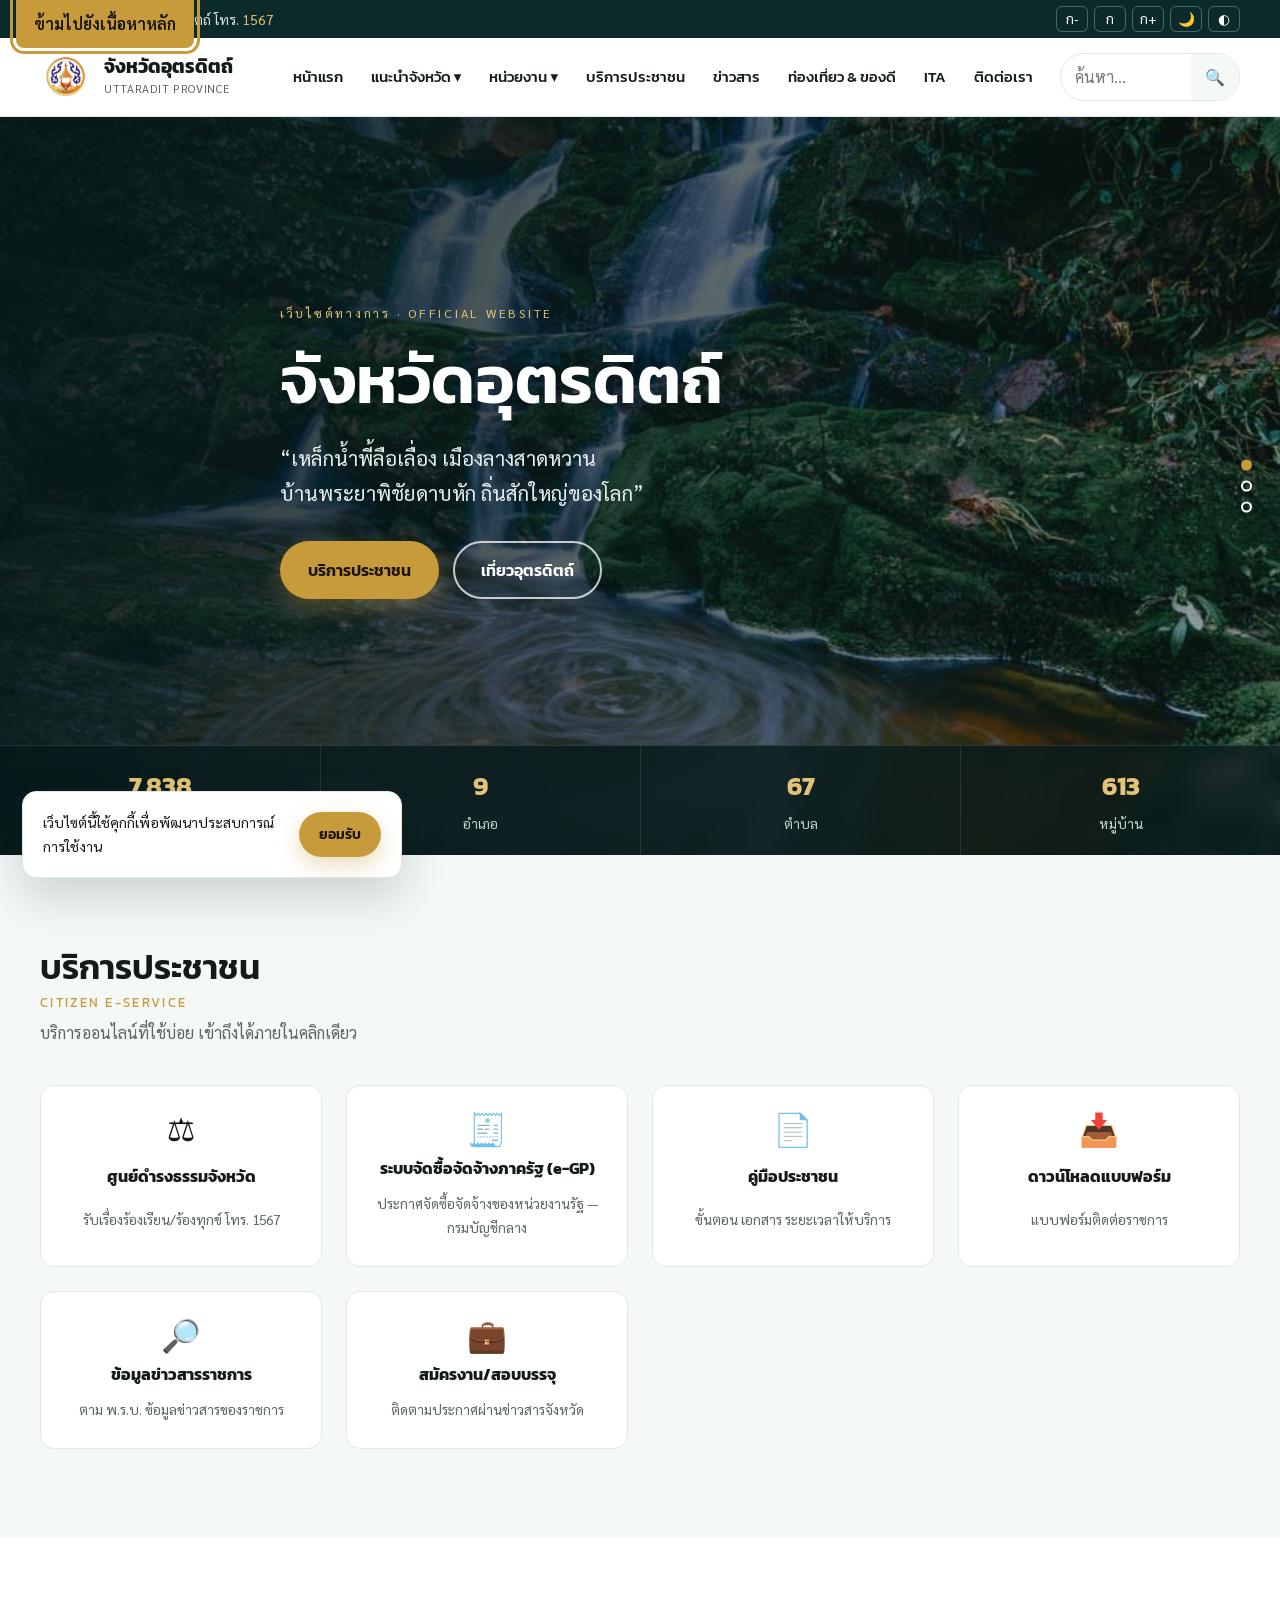
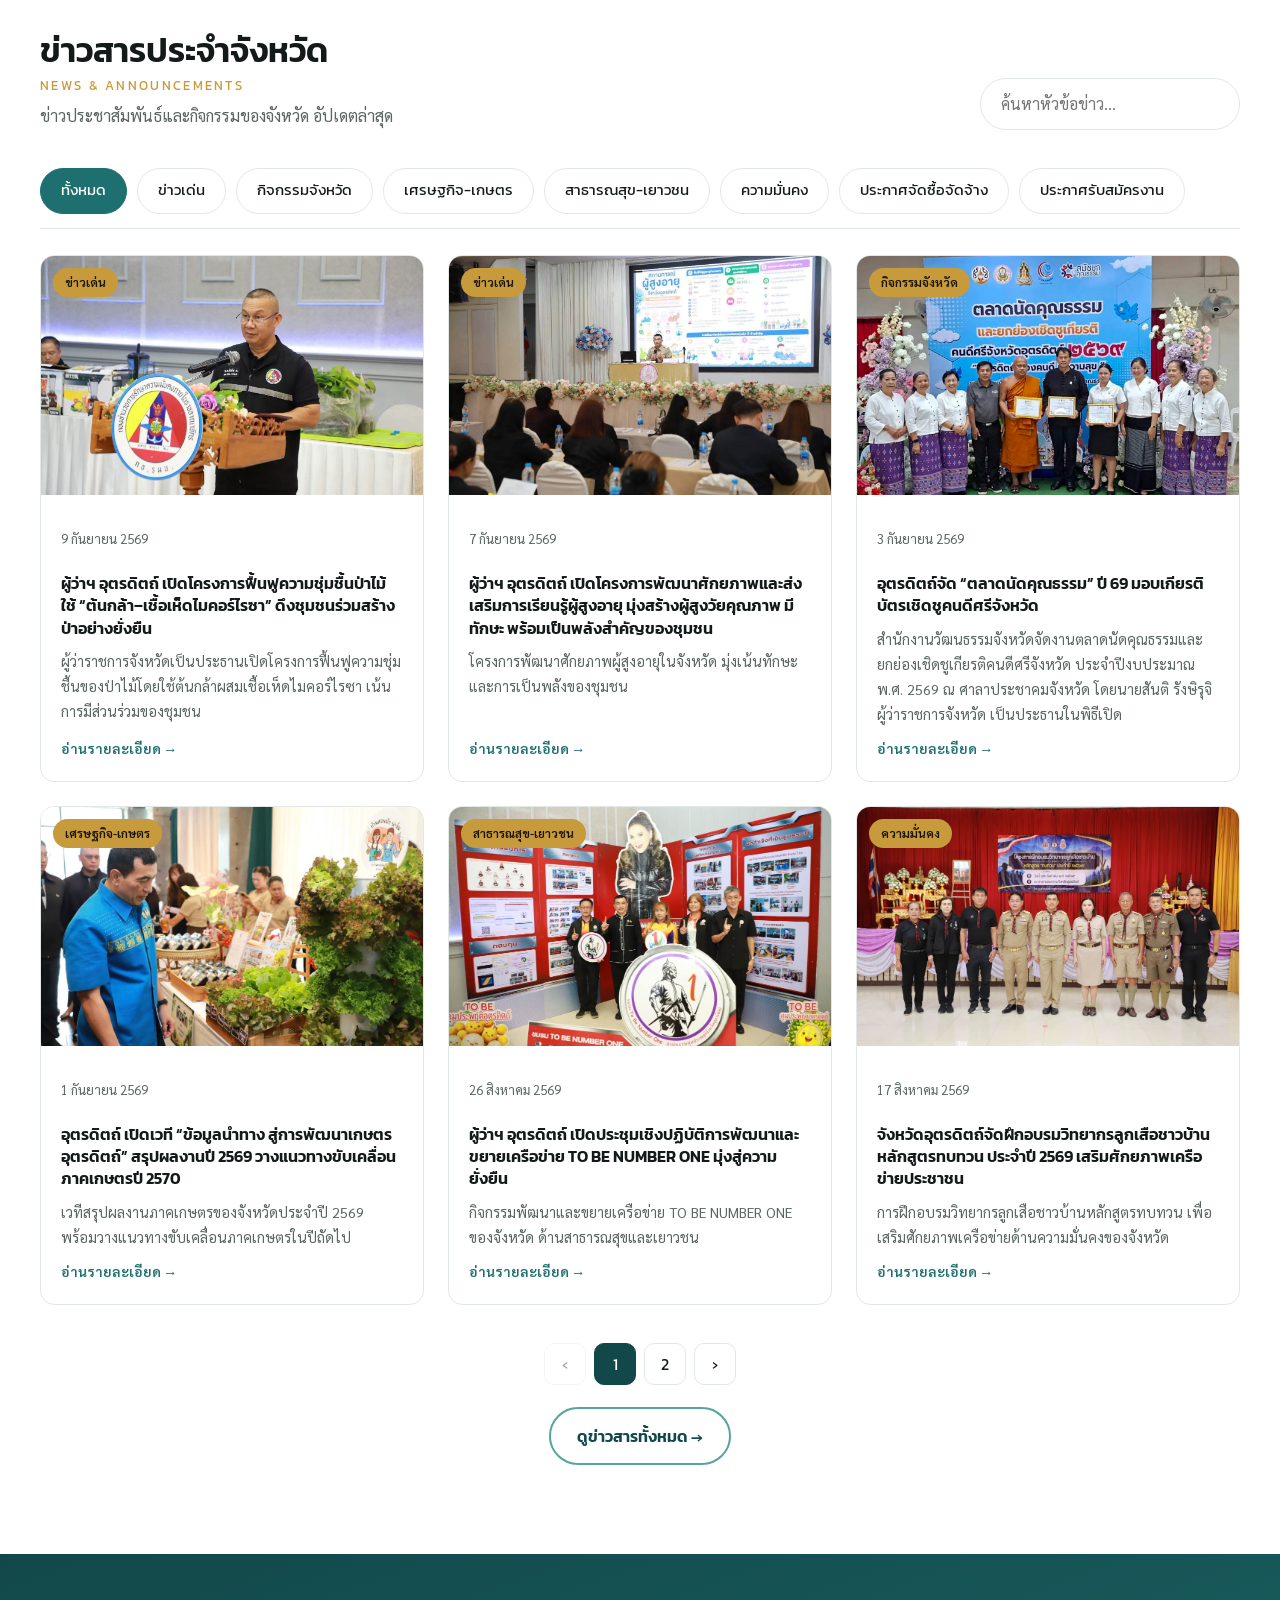
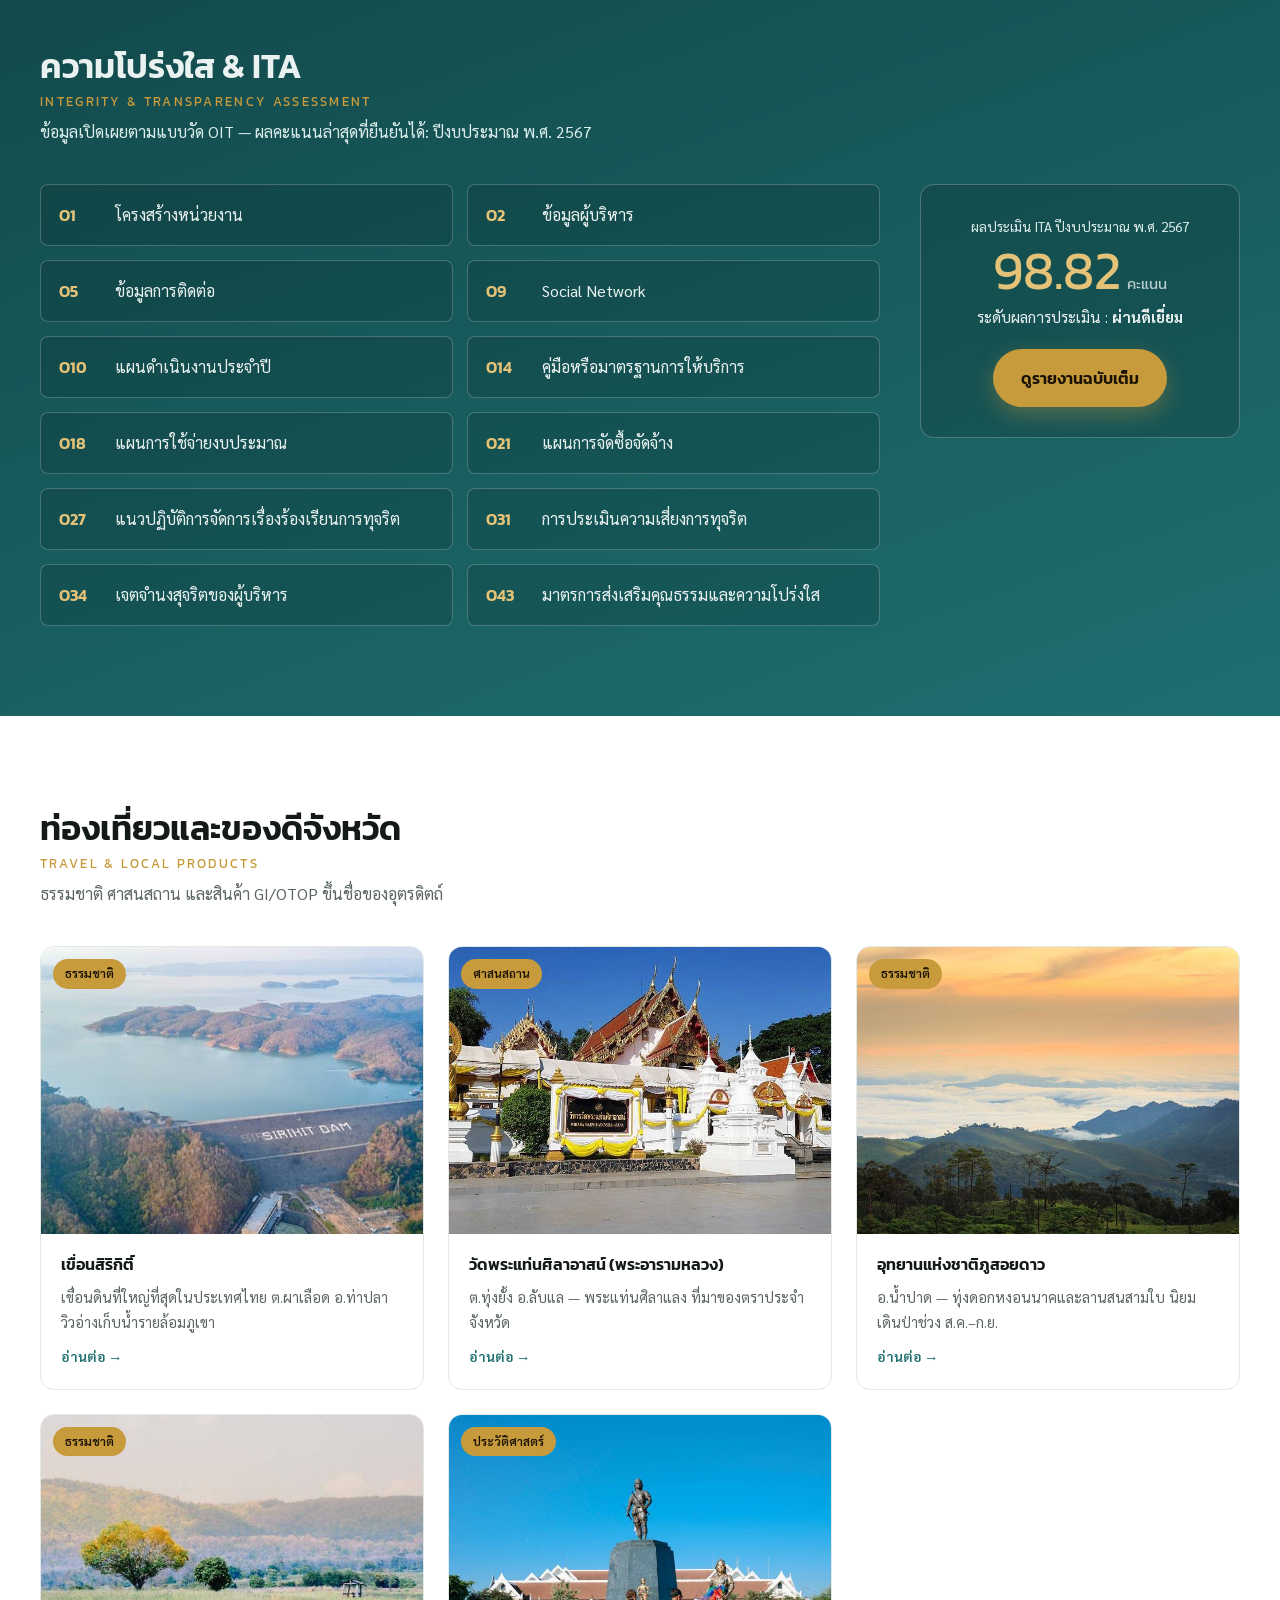
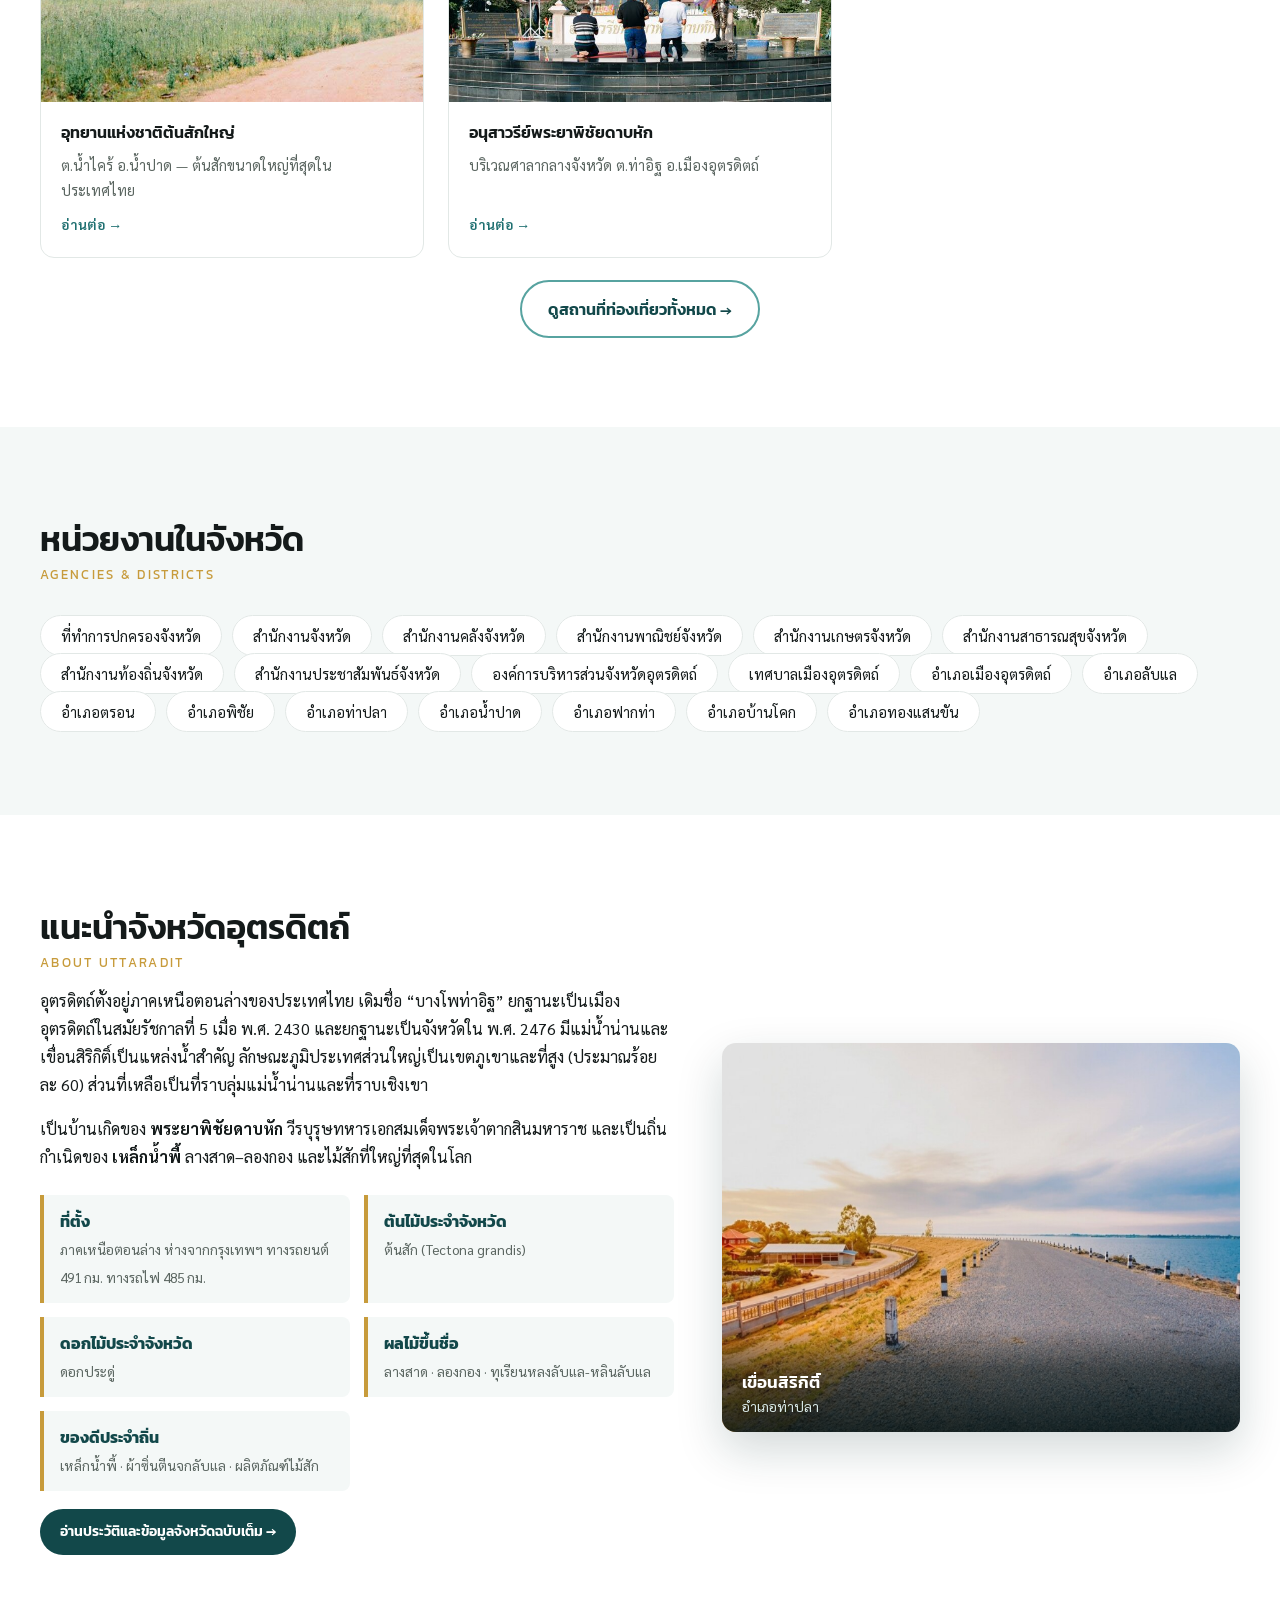
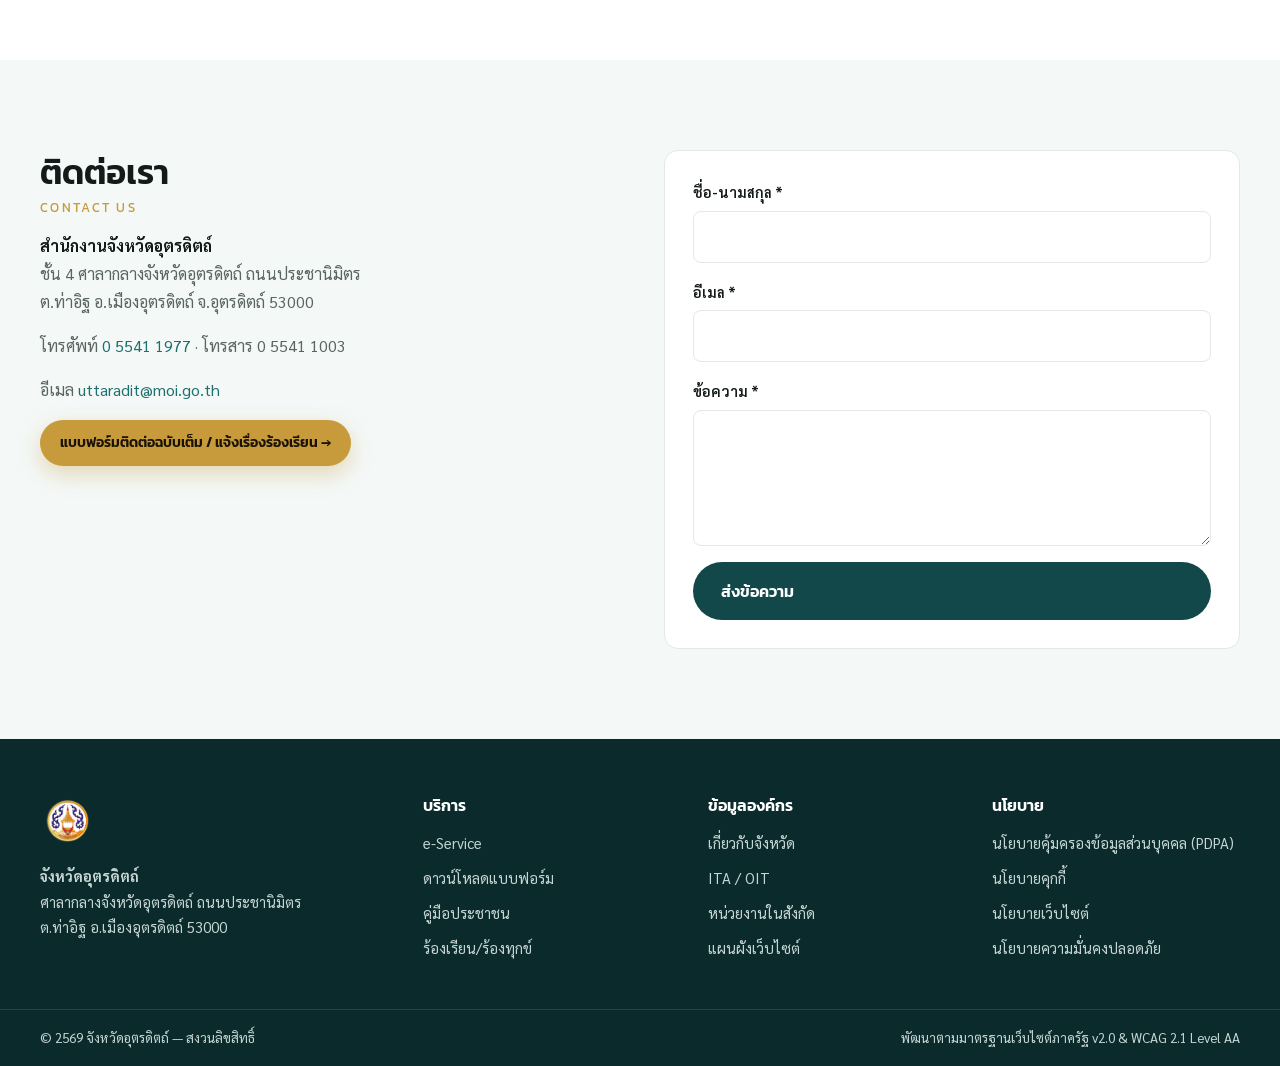
==== index.html @ ac8c6d8b "Upload version 5 directly" ====
<!DOCTYPE html>
<html lang="th">
<head>
<meta charset="UTF-8">
<meta name="viewport" content="width=device-width, initial-scale=1">
<title>จังหวัดอุตรดิตถ์ | เหล็กน้ำพี้ลือเลื่อง เมืองลางสาดหวาน บ้านพระยาพิชัยดาบหัก ถิ่นสักใหญ่ของโลก</title>
<meta name="description" content="เว็บไซต์ทางการจังหวัดอุตรดิตถ์ ข่าวสาร บริการประชาชน (e-Service) ข้อมูลหน่วยงาน แหล่งท่องเที่ยว และข้อมูลความโปร่งใส ITA">
<meta property="og:title" content="จังหวัดอุตรดิตถ์">
<meta property="og:image" content="assets/img/og.jpg">
<link rel="icon" href="assets/favicon.svg" type="image/svg+xml">
<meta name="theme-color" content="#12484A">
<link rel="manifest" href="manifest.webmanifest">
<link rel="preconnect" href="https://fonts.googleapis.com">
<link rel="preconnect" href="https://fonts.gstatic.com" crossorigin>
<link href="https://fonts.googleapis.com/css2?family=Kanit:wght@500;600;700&family=Sarabun:wght@400;500;600&display=swap" rel="stylesheet">
<link rel="stylesheet" href="css/preloader.css">
<link rel="stylesheet" href="css/style.css">
<link rel="stylesheet" href="css/responsive.css">
<script type="application/ld+json">
{"@context":"https://schema.org","@type":"GovernmentOrganization",
"name":"จังหวัดอุตรดิตถ์","url":"https://www.uttaradit.go.th",
"address":{"@type":"PostalAddress","streetAddress":"ศาลากลางจังหวัดอุตรดิตถ์ ถนนประชานิมิตร ต.ท่าอิฐ อ.เมืองอุตรดิตถ์","addressRegion":"อุตรดิตถ์","postalCode":"53000","addressCountry":"TH"},
"telephone":"+66-55-411-977","email":"uttaradit@moi.go.th"}
</script>
</head>
<body class="is-preloading">

<!-- ========== PRELOADER : CINEMATIC FOG ========== -->
<div id="preloader" class="pl" role="dialog" aria-modal="true" aria-label="กำลังโหลดเว็บไซต์จังหวัดอุตรดิตถ์" data-state="loading">
  <canvas id="fogCanvas" class="pl__fog" aria-hidden="true"></canvas>
  <div class="pl__vignette" aria-hidden="true"></div>
  <div class="pl__stage">
    <div class="pl__layer pl__layer--back" aria-hidden="true"></div>
    <div class="pl__layer pl__layer--mid"  aria-hidden="true"></div>
    <div class="pl__layer pl__layer--front" aria-hidden="true"></div>
    <div class="pl__content">
      <img class="pl__seal" src="assets/img/logo.png" alt="" width="96" height="96">
      <h1 class="pl__title"><span>อุ</span><span>ต</span><span>ร</span><span>ดิ</span><span>ต</span><span>ถ์</span></h1>
      <p class="pl__sub">ถิ่นสักใหญ่ของโลก · เมืองลับแล</p>
      <div class="pl__bar"><i id="plBar"></i></div>
      <p class="pl__pct" aria-live="polite"><span id="plPct">0</span>%</p>
      <button id="plSkip" class="pl__skip" type="button">ข้ามการแนะนำ <kbd>Esc</kbd></button>
    </div>
  </div>
</div>

<a class="skip-link" href="#main">ข้ามไปยังเนื้อหาหลัก</a>

<!-- ========== TOP BAR ========== -->
<div class="topbar">
  <div class="container topbar__in">
    <p class="topbar__txt">ศูนย์ดำรงธรรมจังหวัดอุตรดิตถ์ โทร. <a href="tel:1567">1567</a></p>
    <div class="a11y" role="group" aria-label="เครื่องมือช่วยการเข้าถึง">
      <button type="button" data-font="dec" aria-label="ลดขนาดตัวอักษร">ก-</button>
      <button type="button" data-font="reset" aria-label="ขนาดตัวอักษรปกติ">ก</button>
      <button type="button" data-font="inc" aria-label="เพิ่มขนาดตัวอักษร">ก+</button>
      <button type="button" id="btnTheme" aria-pressed="false" aria-label="สลับธีมเป็นโหมดมืด">🌙</button>
      <button type="button" id="btnContrast" aria-pressed="false" aria-label="สลับโหมดความต่างสีสูง">◐</button>
    </div>
  </div>
</div>

<!-- ========== HEADER ========== -->
<header class="hd" id="header">
  <div class="container hd__in">
    <a class="hd__brand" href="/">
      <img src="assets/img/logo.png" alt="ตราประจำจังหวัดอุตรดิตถ์" width="52" height="52">
      <span><b>จังหวัดอุตรดิตถ์</b><small>Uttaradit Province</small></span>
    </a>
    <button class="hd__burger" id="burger" aria-expanded="false" aria-controls="nav" aria-label="เปิดเมนู">
      <i></i><i></i><i></i>
    </button>
    <nav class="nav" id="nav" aria-label="เมนูหลัก">
      <ul class="nav__list">
        <li><a href="#home">หน้าแรก</a></li>
        <li class="has-sub">
          <a href="#about" aria-expanded="false">แนะนำจังหวัด <span aria-hidden="true">▾</span></a>
          <ul class="sub">
            <li><a href="#about">ประวัติความเป็นมา</a></li>
            <li><a href="#about">ตราสัญลักษณ์ & คำขวัญ</a></li>
            <li><a href="#about">ผู้บริหารจังหวัด</a></li>
            <li><a href="#about">แผนพัฒนาจังหวัด</a></li>
          </ul>
        </li>
        <li class="has-sub">
          <a href="#agencies" aria-expanded="false">หน่วยงาน <span aria-hidden="true">▾</span></a>
          <ul class="sub">
            <li><a href="#agencies">ส่วนราชการภูมิภาค</a></li>
            <li><a href="#agencies">องค์กรปกครองส่วนท้องถิ่น</a></li>
            <li><a href="#agencies">อำเภอทั้ง 9 อำเภอ</a></li>
          </ul>
        </li>
        <li><a href="#services">บริการประชาชน</a></li>
        <li><a href="#news">ข่าวสาร</a></li>
        <li><a href="#travel">ท่องเที่ยว &amp; ของดี</a></li>
        <li><a href="#ita">ITA</a></li>
        <li><a href="#contact">ติดต่อเรา</a></li>
      </ul>
      <form class="nav__search" role="search" id="siteSearch">
        <label class="sr-only" for="q">ค้นหาในเว็บไซต์</label>
        <input id="q" type="search" placeholder="ค้นหา…" autocomplete="off">
        <button type="submit" aria-label="ค้นหา">🔍</button>
      </form>
    </nav>
  </div>
</header>

<main id="main">

<!-- ========== HERO ========== -->
<section class="hero" id="home" aria-label="ภาพแลนด์มาร์คจังหวัดอุตรดิตถ์">
  <div class="hero__slides" id="heroSlides"></div>
  <div class="hero__overlay" aria-hidden="true"></div>
  <div class="container hero__body">
    <p class="hero__kicker" data-reveal>เว็บไซต์ทางการ · Official Website</p>
    <h2 class="hero__title" data-reveal>จังหวัดอุตรดิตถ์</h2>
    <p class="hero__quote" data-reveal>“เหล็กน้ำพี้ลือเลื่อง เมืองลางสาดหวาน<br>บ้านพระยาพิชัยดาบหัก ถิ่นสักใหญ่ของโลก”</p>
    <div class="hero__cta" data-reveal>
      <a class="btn btn--gold" href="#services">บริการประชาชน</a>
      <a class="btn btn--ghost" href="#travel">เที่ยวอุตรดิตถ์</a>
    </div>
  </div>
  <ul class="hero__stats" id="heroStats" aria-label="ข้อมูลจังหวัดโดยสรุป"></ul>
  <div class="hero__dots" id="heroDots" role="tablist" aria-label="เลือกภาพ"></div>
</section>

<!-- ========== E-SERVICE ========== -->
<section class="sec sec--tint" id="services" aria-labelledby="h-svc">
  <div class="container">
    <header class="sec__head">
      <h2 id="h-svc" class="sec__title">บริการประชาชน <span>Citizen e-Service</span></h2>
      <p class="sec__desc">บริการออนไลน์ที่ใช้บ่อย เข้าถึงได้ภายในคลิกเดียว</p>
    </header>
    <ul class="svc" id="svcGrid"></ul>
  </div>
</section>

<!-- ========== NEWS ========== -->
<section class="sec" id="news" aria-labelledby="h-news">
  <div class="container">
    <header class="sec__head sec__head--row">
      <div>
        <h2 id="h-news" class="sec__title">ข่าวสารประจำจังหวัด <span>News &amp; Announcements</span></h2>
        <p class="sec__desc">ข่าวประชาสัมพันธ์และกิจกรรมของจังหวัด อัปเดตล่าสุด</p>
      </div>
      <form class="news__search" role="search" onsubmit="return false">
        <label class="sr-only" for="newsQ">ค้นหาข่าว</label>
        <input id="newsQ" type="search" placeholder="ค้นหาหัวข้อข่าว…">
      </form>
    </header>

    <div class="tabs" role="tablist" aria-label="หมวดหมู่ข่าว" id="newsTabs"></div>
    <div id="newsPanel" role="tabpanel" tabindex="0" aria-live="polite">
      <ul class="cards" id="newsGrid"></ul>
      <p class="empty" id="newsEmpty" hidden>ไม่พบข่าวที่ตรงกับเงื่อนไข</p>
    </div>
    <nav class="pager" id="newsPager" aria-label="แบ่งหน้าข่าว"></nav>
    <div style="text-align:center;margin-top:22px">
      <a class="btn btn--ghost" href="pages/news.html">ดูข่าวสารทั้งหมด →</a>
    </div>
  </div>
</section>

<!-- ========== ITA / TRANSPARENCY ========== -->
<section class="sec sec--dark" id="ita" aria-labelledby="h-ita">
  <div class="container">
    <header class="sec__head">
      <h2 id="h-ita" class="sec__title">ความโปร่งใส &amp; ITA <span>Integrity &amp; Transparency Assessment</span></h2>
      <p class="sec__desc">ข้อมูลเปิดเผยตามแบบวัด OIT — ผลคะแนนล่าสุดที่ยืนยันได้: ปีงบประมาณ พ.ศ. 2567</p>
    </header>
    <div class="ita">
      <ul class="ita__list" id="itaList"></ul>
      <aside class="ita__score">
        <p class="ita__label">ผลประเมิน ITA ปีงบประมาณ พ.ศ. 2567</p>
        <p class="ita__num"><span data-count="98.82">0</span><small>คะแนน</small></p>
        <p class="ita__grade">ระดับผลการประเมิน : <b>ผ่านดีเยี่ยม</b></p>
        <a class="btn btn--gold" href="pages/ita.html">ดูรายงานฉบับเต็ม</a>
      </aside>
    </div>
  </div>
</section>

<!-- ========== TRAVEL ========== -->
<section class="sec" id="travel" aria-labelledby="h-tr">
  <div class="container">
    <header class="sec__head">
      <h2 id="h-tr" class="sec__title">ท่องเที่ยวและของดีจังหวัด <span>Travel &amp; Local Products</span></h2>
      <p class="sec__desc">ธรรมชาติ ศาสนสถาน และสินค้า GI/OTOP ขึ้นชื่อของอุตรดิตถ์</p>
    </header>
    <ul class="cards cards--travel" id="travelGrid"></ul>
    <div style="text-align:center;margin-top:22px">
      <a class="btn btn--ghost" href="pages/travel.html">ดูสถานที่ท่องเที่ยวทั้งหมด →</a>
    </div>
  </div>
</section>

<!-- ========== AGENCIES ========== -->
<section class="sec sec--tint" id="agencies" aria-labelledby="h-ag">
  <div class="container">
    <header class="sec__head">
      <h2 id="h-ag" class="sec__title">หน่วยงานในจังหวัด <span>Agencies &amp; Districts</span></h2>
    </header>
    <ul class="chips" id="agencyChips"></ul>
  </div>
</section>

<!-- ========== ABOUT ========== -->
<section class="sec" id="about" aria-labelledby="h-ab">
  <div class="container about">
    <div class="about__txt">
      <h2 id="h-ab" class="sec__title">แนะนำจังหวัดอุตรดิตถ์ <span>About Uttaradit</span></h2>
      <p>อุตรดิตถ์ตั้งอยู่ภาคเหนือตอนล่างของประเทศไทย เดิมชื่อ “บางโพท่าอิฐ” ยกฐานะเป็นเมืองอุตรดิตถ์ในสมัยรัชกาลที่ 5 เมื่อ พ.ศ. 2430 และยกฐานะเป็นจังหวัดใน พ.ศ. 2476 มีแม่น้ำน่านและเขื่อนสิริกิติ์เป็นแหล่งน้ำสำคัญ ลักษณะภูมิประเทศส่วนใหญ่เป็นเขตภูเขาและที่สูง (ประมาณร้อยละ 60) ส่วนที่เหลือเป็นที่ราบลุ่มแม่น้ำน่านและที่ราบเชิงเขา</p>
      <p>เป็นบ้านเกิดของ <b>พระยาพิชัยดาบหัก</b> วีรบุรุษทหารเอกสมเด็จพระเจ้าตากสินมหาราช และเป็นถิ่นกำเนิดของ <b>เหล็กน้ำพี้</b> ลางสาด–ลองกอง และไม้สักที่ใหญ่ที่สุดในโลก</p>
      <ul class="about__facts" id="aboutFacts"></ul>
      <p style="margin-top:18px"><a class="btn btn--brand btn--sm" href="pages/about.html">อ่านประวัติและข้อมูลจังหวัดฉบับเต็ม →</a></p>
    </div>
    <figure class="about__fig">
      <div class="about__frame">
        <img src="assets/img/hero-2.jpg" alt="ทิวทัศน์เขื่อนสิริกิติ์ จังหวัดอุตรดิตถ์" loading="lazy" width="640" height="480">
        <figcaption class="about__caption">เขื่อนสิริกิติ์ <span>อำเภอท่าปลา</span></figcaption>
      </div>
    </figure>
  </div>
</section>

<!-- ========== CONTACT ========== -->
<section class="sec sec--tint" id="contact" aria-labelledby="h-ct">
  <div class="container contact">
    <div>
      <h2 id="h-ct" class="sec__title">ติดต่อเรา <span>Contact Us</span></h2>
      <address class="contact__info">
        <p><b>สำนักงานจังหวัดอุตรดิตถ์</b><br>ชั้น 4 ศาลากลางจังหวัดอุตรดิตถ์ ถนนประชานิมิตร<br>ต.ท่าอิฐ อ.เมืองอุตรดิตถ์ จ.อุตรดิตถ์ 53000</p>
        <p>โทรศัพท์ <a href="tel:055411977">0 5541 1977</a> · โทรสาร 0 5541 1003</p>
        <p>อีเมล <a href="mailto:uttaradit@moi.go.th">uttaradit@moi.go.th</a></p>
      </address>
      <p><a class="btn btn--gold btn--sm" href="pages/contact.html">แบบฟอร์มติดต่อฉบับเต็ม / แจ้งเรื่องร้องเรียน →</a></p>
    </div>
    <form class="contact__form" id="ctForm" novalidate>
      <div class="fld"><label for="cName">ชื่อ-นามสกุล <span aria-hidden="true">*</span></label><input id="cName" name="name" required></div>
      <div class="fld"><label for="cMail">อีเมล <span aria-hidden="true">*</span></label><input id="cMail" name="email" type="email" required></div>
      <div class="fld"><label for="cMsg">ข้อความ <span aria-hidden="true">*</span></label><textarea id="cMsg" name="message" rows="4" required></textarea></div>
      <p class="fld__err" id="ctErr" role="alert" hidden></p>
      <button class="btn btn--brand" type="submit">ส่งข้อความ</button>
      <p class="ok" id="ctOk" role="status" hidden>ส่งข้อความเรียบร้อยแล้ว ขอบคุณครับ/ค่ะ</p>
    </form>
  </div>
</section>

</main>

<!-- ========== FOOTER ========== -->
<footer class="ft">
  <div class="container ft__grid">
    <div>
      <img src="assets/img/logo.png" alt="" width="56" height="56">
      <p><b>จังหวัดอุตรดิตถ์</b><br>ศาลากลางจังหวัดอุตรดิตถ์ ถนนประชานิมิตร<br>ต.ท่าอิฐ อ.เมืองอุตรดิตถ์ 53000</p>
    </div>
    <nav aria-label="ลิงก์ส่วนท้าย 1"><h3>บริการ</h3><ul>
      <li><a href="#services">e-Service</a></li><li><a href="#services">ดาวน์โหลดแบบฟอร์ม</a></li>
      <li><a href="#services">คู่มือประชาชน</a></li><li><a href="#services">ร้องเรียน/ร้องทุกข์</a></li></ul></nav>
    <nav aria-label="ลิงก์ส่วนท้าย 2"><h3>ข้อมูลองค์กร</h3><ul>
      <li><a href="#about">เกี่ยวกับจังหวัด</a></li><li><a href="#ita">ITA / OIT</a></li>
      <li><a href="#agencies">หน่วยงานในสังกัด</a></li><li><a href="#contact">แผนผังเว็บไซต์</a></li></ul></nav>
    <nav aria-label="ลิงก์ส่วนท้าย 3"><h3>นโยบาย</h3><ul>
      <li><a href="pages/policy.html#pdpa">นโยบายคุ้มครองข้อมูลส่วนบุคคล (PDPA)</a></li><li><a href="pages/policy.html#cookie">นโยบายคุกกี้</a></li>
      <li><a href="pages/policy.html#website">นโยบายเว็บไซต์</a></li><li><a href="pages/policy.html#security">นโยบายความมั่นคงปลอดภัย</a></li></ul></nav>
  </div>
  <div class="ft__bar"><div class="container">
    <p>© 2569 จังหวัดอุตรดิตถ์ — สงวนลิขสิทธิ์</p>
    <p>พัฒนาตามมาตรฐานเว็บไซต์ภาครัฐ v2.0 &amp; WCAG 2.1 Level AA</p>
  </div></div>
</footer>

<button id="toTop" class="totop" aria-label="กลับขึ้นด้านบน" hidden>↑</button>

<div class="cookie" id="cookie" role="region" aria-label="แจ้งเตือนคุกกี้" hidden>
  <p>เว็บไซต์นี้ใช้คุกกี้เพื่อพัฒนาประสบการณ์การใช้งาน</p>
  <button class="btn btn--gold btn--sm" id="cookieOk" type="button">ยอมรับ</button>
</div>

<script src="js/img-fallback.js"></script>
<script src="js/ui.js"></script>
<script src="js/config.js"></script>
<script src="js/fog.js"></script>
<script src="js/preloader.js"></script>
<script src="js/main.js"></script>
<script>
if ("serviceWorker" in navigator && location.protocol === "https:") {
  addEventListener("load", () => navigator.serviceWorker.register("/sw.js").catch(() => {}));
}
</script>
</body>
</html>
---- css/preloader.css ----
.pl{position:fixed;inset:0;z-index:9999;background:radial-gradient(120% 90% at 50% 40%,#0F3B3C 0%,#08211F 55%,#04100F 100%);display:grid;place-items:center;overflow:hidden;transition:opacity 1s var(--ease),visibility 1s}
.pl__fog{position:absolute;inset:0;width:100%;height:100%;opacity:.85}
.pl__vignette{position:absolute;inset:0;background:radial-gradient(60% 60% at 50% 45%,transparent 0%,rgba(2,10,10,.72) 100%);pointer-events:none}
.pl__stage{position:relative;text-align:center;padding:24px}

/* ชั้นหมอกซ้อน 3 ระดับ = ความลึกของภาพ (parallax depth) */
.pl__layer{position:absolute;inset:-30%;background-repeat:repeat-x;background-size:auto 100%;pointer-events:none;mix-blend-mode:screen}
.pl__layer--back{background-image:radial-gradient(closest-side,rgba(120,190,185,.16),transparent 70%);animation:fogDrift 46s linear infinite;opacity:.55}
.pl__layer--mid{background-image:radial-gradient(closest-side,rgba(199,155,59,.13),transparent 70%);animation:fogDrift 30s linear infinite reverse;opacity:.5}
.pl__layer--front{background-image:radial-gradient(closest-side,rgba(255,255,255,.10),transparent 70%);animation:fogDrift 19s linear infinite;opacity:.4}
@keyframes fogDrift{from{transform:translate3d(-12%,0,0) scale(1)}50%{transform:translate3d(6%,-3%,0) scale(1.09)}to{transform:translate3d(-12%,0,0) scale(1)}}

.pl__content{position:relative;z-index:2}
.pl__seal{margin:0 auto 20px;filter:drop-shadow(0 8px 24px rgba(0,0,0,.6));opacity:0;transform:translateY(16px) scale(.9);animation:plIn .9s var(--ease) .25s forwards}

/* หัวเรื่องเปิดเผยทีละอักษร = ลำดับการเปิดเผย (staggered reveal) */
.pl__title{font-family:var(--ff-head,"Kanit",sans-serif);font-size:clamp(2.6rem,9vw,5rem);color:#fff;letter-spacing:.06em;margin:0 0 8px;display:flex;justify-content:center;gap:.02em}
.pl__title span{display:inline-block;opacity:0;transform:translateY(38px) rotateX(-60deg);filter:blur(10px);animation:letterIn .95s var(--ease) forwards}
.pl__title span:nth-child(1){animation-delay:.45s}
.pl__title span:nth-child(2){animation-delay:.57s}
.pl__title span:nth-child(3){animation-delay:.69s}
.pl__title span:nth-child(4){animation-delay:.81s}
.pl__title span:nth-child(5){animation-delay:.93s}
.pl__title span:nth-child(6){animation-delay:1.05s}
@keyframes letterIn{to{opacity:1;transform:none;filter:blur(0)}}
@keyframes plIn{to{opacity:1;transform:none}}

.pl__sub{color:#9FC4C0;letter-spacing:.28em;font-size:.8rem;text-transform:uppercase;margin:0 0 30px;opacity:0;animation:plIn .8s var(--ease) 1.25s forwards}
.pl__bar{width:min(300px,70vw);height:3px;margin:0 auto;background:rgba(255,255,255,.16);border-radius:99px;overflow:hidden}
.pl__bar i{display:block;height:100%;width:0;background:linear-gradient(90deg,#57A3A0,#C79B3B);border-radius:99px;transition:width .35s var(--ease)}
.pl__pct{color:#C79B3B;font-size:.8rem;letter-spacing:.2em;margin:12px 0 0}
.pl__skip{margin-top:26px;background:transparent;border:1px solid rgba(255,255,255,.3);color:#DCEAE8;padding:9px 22px;border-radius:99px;cursor:pointer;font-size:.85rem;opacity:0;animation:plIn .6s var(--ease) 1.6s forwards;transition:background .25s}
.pl__skip:hover{background:rgba(255,255,255,.14)}
.pl__skip kbd{background:rgba(255,255,255,.16);border-radius:4px;padding:1px 6px;font-size:.75rem}

/* ---- STATE MACHINE ---- */
.pl[data-state="revealing"]{opacity:0;visibility:hidden;transform:scale(1.05)}
.pl[data-state="revealing"] .pl__content{opacity:0;transform:translateY(-26px);transition:.7s var(--ease)}
.pl[data-state="complete"],.pl[data-state="skipped"]{display:none}

@media (prefers-reduced-motion:reduce){
  .pl__layer,.pl__fog{animation:none!important;opacity:.25}
  .pl__title span{opacity:1;transform:none;filter:none;animation:none}
  .pl__seal,.pl__sub,.pl__skip{opacity:1;animation:none}
}
---- css/style.css ----
/* ===== 1. TOKENS ===== */
:root{
  --brand-900:#0B2A2B; --brand-700:#12484A; --brand-500:#1E6F70; --brand-300:#57A3A0;
  --gold-500:#C79B3B; --gold-300:#E4C378; --steel-500:#5A6B78;
  --ink:#141A1A; --muted:#5A6560; --line:#E2E8E6; --bg:#FFFFFF; --tint:#F4F8F7;
  --surface:#FFFFFF; --link:var(--brand-500); --accent:var(--brand-700);
  --radius:14px; --radius-sm:8px; --shadow:0 6px 24px rgba(11,42,43,.10);
  --shadow-lg:0 18px 46px rgba(11,42,43,.18);
  --wrap:1200px; --gap:24px; --font-base:16px;
  --ff-head:"Kanit",system-ui,sans-serif; --ff-body:"Sarabun",system-ui,sans-serif;
  --ease:cubic-bezier(.22,.61,.36,1);
}
/* Theme: Light/Dark — ระบบแยกต่างหากจาก High Contrast ด้านล่าง
   ครอบคลุมพื้นหลัง/ตัวอักษร/เส้นขอบ/พื้นผิวการ์ด-อินพุต ทุกจุดที่เคย hard-code สีขาวไว้
   (header/footer ยังคงใช้ brand-900 เป็นพื้นหลังเข้มโดยตั้งใจในทั้งสองธีม เพราะเป็นสีประจำจังหวัด) */
html[data-theme="dark"]{
  --bg:#0B1615; --surface:#132524; --tint:#1B302E;
  --ink:#EAF2F1; --muted:#9FB4B1; --line:#28433F;
  --link:#7FD8D6; --accent:#7FD8D6;
  --shadow:0 6px 24px rgba(0,0,0,.45); --shadow-lg:0 18px 46px rgba(0,0,0,.6);
}
/* High Contrast — ระบบที่ 3 แยกอิสระจาก Light/Dark ด้านบนโดยสิ้นเชิง (คนละแอตทริบิวต์ data-contrast)
   ใช้ร่วมกับ Light หรือ Dark ก็ได้ หน้าที่ของโหมดนี้คือ "เพิ่มความต่างของสี" ให้ทุกจุดผ่านเกณฑ์ WCAG AA/AAA
   โดยเฉพาะ: ตัวอักษร/พื้นหลัง เส้นขอบที่มองเห็นชัดขึ้น ปุ่ม/ป้ายที่มีข้อความคมชัดขึ้น และวง focus ที่หนาและตัดกับพื้นชัดเจน
   จึงไม่ใช่แค่การสลับสีเข้ม-อ่อนเหมือน dark mode แต่เป็นการบังคับค่าความต่างสี (contrast ratio) ให้สูงสุด */
html[data-contrast="high"]{
  --ink:#000;--muted:#1a1a1a;--tint:#fff;--line:#000;--surface:#fff;--bg:#fff;
  --brand-700:#00302f;--brand-500:#00302f;--gold-500:#7a5a00;--gold-300:#FFD873;
  --link:#00302f;--accent:#00302f;
}
html[data-theme="dark"][data-contrast="high"]{
  --ink:#fff;--muted:#f2f2f2;--tint:#000;--surface:#000;--bg:#000;--line:#fff;
  --gold-500:#ffd873;--gold-300:#ffd873;--link:#8fe9ff;--accent:#8fe9ff;
}
/* เส้นขอบ/ปุ่ม/อินพุตหนาขึ้นในโหมดความต่างสีสูง เพื่อให้ขอบเขตของ element ที่กดได้ชัดเจนกว่าโหมดปกติ */
html[data-contrast="high"] .btn,html[data-contrast="high"] .card,html[data-contrast="high"] .fld input,
html[data-contrast="high"] .fld textarea,html[data-contrast="high"] .chips a,html[data-contrast="high"] .tabs button,
html[data-contrast="high"] .pager button,html[data-contrast="high"] .svc a,html[data-contrast="high"] .svc .svc-card,
html[data-contrast="high"] .hd__burger,html[data-contrast="high"] .nav__search,html[data-contrast="high"] .cookie,
html[data-contrast="high"] .modal,html[data-contrast="high"] .panel{border-width:2px}
html[data-contrast="high"] .btn--gold,html[data-contrast="high"] .card__tag{background:#7a5a00;color:#fff}
html[data-contrast="high"] .btn--brand{background:#00302f;color:#fff}
html[data-theme="dark"][data-contrast="high"] .btn--gold,html[data-theme="dark"][data-contrast="high"] .card__tag{background:#ffd873;color:#000}
html[data-theme="dark"][data-contrast="high"] .btn--brand{background:#8fe9ff;color:#000}
/* วง focus หนาขึ้นและใช้สีที่ตัดกับพื้นแบบขาว-ดำ (ไม่พึ่งโทนทองซึ่งอาจกลืนกับพื้นในบางกรณี) */
html[data-contrast="high"] :focus-visible{outline-width:4px;outline-offset:2px;outline-color:#000}
html[data-theme="dark"][data-contrast="high"] :focus-visible{outline-color:#fff}

/* ===== 2. RESET ===== */
*,*::before,*::after{box-sizing:border-box}
html{font-size:var(--font-base);scroll-behavior:smooth;scroll-padding-top:110px;-webkit-text-size-adjust:100%}
body{margin:0;font-family:var(--ff-body);color:var(--ink);background:var(--bg);line-height:1.75;overflow-x:hidden}
body.is-preloading{overflow:hidden}
img{max-width:100%;height:auto;display:block}
a{color:var(--link);text-decoration:none}
a:hover{text-decoration:underline}
h1,h2,h3,h4{font-family:var(--ff-head);line-height:1.35;margin:0 0 .5em;font-weight:600}
ul{margin:0;padding:0;list-style:none}
button,input,textarea{font:inherit;color:inherit}
:focus-visible{outline:3px solid var(--gold-500);outline-offset:3px;border-radius:4px}
.sr-only{position:absolute;width:1px;height:1px;padding:0;margin:-1px;overflow:hidden;clip:rect(0 0 0 0);white-space:nowrap;border:0}
.container{width:min(100% - 40px,var(--wrap));margin-inline:auto}
.skip-link{position:absolute;left:16px;top:-60px;z-index:9999;background:var(--gold-500);color:#111;padding:10px 18px;border-radius:0 0 8px 8px;font-weight:600;transition:top .25s}
.skip-link:focus{top:0}

/* ===== 3. BUTTONS ===== */
.btn{display:inline-flex;align-items:center;gap:8px;padding:13px 26px;border:2px solid transparent;border-radius:999px;font-family:var(--ff-head);font-weight:600;cursor:pointer;transition:transform .18s var(--ease),box-shadow .18s var(--ease),background .18s var(--ease),color .18s var(--ease);text-decoration:none;-webkit-tap-highlight-color:transparent}
.btn:hover{transform:translateY(-2px);text-decoration:none}
.btn:active{transform:translateY(0) scale(.97);transition-duration:.08s}
.btn--gold{background:var(--gold-500);color:#1a1305;box-shadow:0 8px 22px rgba(199,155,59,.35)}
.btn--gold:hover{background:var(--gold-300);box-shadow:0 10px 26px rgba(199,155,59,.45)}
.btn--gold:active{background:var(--gold-500);box-shadow:0 4px 14px rgba(199,155,59,.4)}
.btn--brand{background:var(--brand-700);color:#fff}
.btn--brand:hover{background:var(--brand-500)}
.btn--brand:active{background:var(--brand-700)}
.btn--ghost{border-color:rgba(255,255,255,.75);color:#fff}
.btn--ghost:hover{background:rgba(255,255,255,.14)}
.btn--ghost:active{background:rgba(255,255,255,.24)}
/* บั๊ก: btn--ghost ใช้สีขาวล้วน ทำให้มองไม่เห็นเมื่ออยู่บนพื้นหลังสว่าง (เช่น ปุ่ม "ดูทั้งหมด" ในเซคชันข่าว/ท่องเที่ยว) จึงปรับสีให้เข้ากับพื้นหลังสว่างโดยเฉพาะ */
.sec:not(.sec--dark) .btn--ghost{border-color:var(--brand-300);color:var(--accent)}
.sec:not(.sec--dark) .btn--ghost:hover{background:var(--tint)}
.sec:not(.sec--dark) .btn--ghost:active{background:var(--brand-300);color:#fff}
.btn--sm{padding:8px 18px;font-size:.9rem}
.btn:disabled,.btn[aria-disabled="true"]{opacity:.55;cursor:not-allowed;transform:none!important;box-shadow:none!important}

/* ===== 3b. INTERACTIVE STATES (hover / active-pressed / focus) ใช้ร่วมกับปุ่ม/ลิงก์/การ์ด/element ที่กดได้ทั้งหมด
   หลักการ: hover = ยกเล็กน้อย/เปลี่ยนสีอ่อนลง, active(pressed) = ยุบตัวลงเล็กน้อยเร็วกว่า hover (ให้ความรู้สึกกดจริง),
   focus-visible = ใช้ outline ทองเดิมของเว็บไซต์ (เห็นชัดทั้งคีย์บอร์ดและสกรีนรีดเดอร์) ไม่ใส่อนิเมชั่นซ้อนกันเกินจำเป็น */
a,button,.btn,.card,.chips a,.tabs button,.pager button,.svc a,.svc .svc-card,
.nav__list>li>a,.sub a,.totop,.modal__close,.share button,.share a,.files a,.tags a,
.artnav a,.prevnext a,.a11y button,.hero__dots button,.hd__burger,#cookieOk{
  -webkit-tap-highlight-color:transparent;
}
.a11y button{transition:background .15s var(--ease),transform .1s var(--ease)}
.a11y button:active{transform:scale(.92);background:rgba(255,255,255,.22)}
.chips a{transition:background .22s var(--ease),color .22s var(--ease),border-color .22s var(--ease),transform .15s var(--ease)}
.chips a:active{transform:scale(.96)}
.tabs button:active{transform:scale(.96);transition-duration:.08s}
.pager button{transition:background .2s var(--ease),color .2s var(--ease),border-color .2s var(--ease),transform .1s var(--ease)}
.pager button:not(:disabled):active{transform:scale(.94)}
.svc a:active,.svc .svc-card:active{transform:translateY(-2px) scale(.985);transition-duration:.08s}
.card:active{transition-duration:.12s}
.totop{transition:background .2s var(--ease),transform .2s var(--ease)}
.totop:hover{transform:translateY(-3px)}
.totop:active{transform:scale(.9)}
.modal__close{transition:background .18s var(--ease),transform .12s var(--ease)}
.modal__close:active{transform:scale(.9)}
.share button,.share a{transition:background .2s var(--ease),color .2s var(--ease),border-color .2s var(--ease),transform .12s var(--ease)}
.share button:active,.share a:active{transform:scale(.92)}
.files a,.tags a,.artnav a,.prevnext a{transition:background .2s var(--ease),color .2s var(--ease),border-color .2s var(--ease),transform .12s var(--ease)}
.files a:active,.artnav a:active,.prevnext a:active{transform:scale(.98)}
.tags a:active{transform:scale(.95)}
.nav__list>li>a{transition:background .18s var(--ease),color .18s var(--ease)}
.hero__dots button{transition:background .2s var(--ease),border-color .2s var(--ease),transform .15s var(--ease)}
.hero__dots button:hover{border-color:var(--gold-300)}
.hero__dots button:active{transform:scale(.85)}
.hd__burger{transition:border-color .2s var(--ease),background .2s var(--ease)}
.hd__burger:hover{border-color:var(--brand-300)}
.hd__burger:active i{background:var(--link)}
@media (prefers-reduced-motion:reduce){
  .btn,.btn:hover,.btn:active,.a11y button,.chips a,.tabs button,.pager button,.svc a,.svc .svc-card,
  .totop,.modal__close,.share button,.share a,.files a,.tags a,.artnav a,.prevnext a,
  .nav__list>li>a,.hero__dots button,.hd__burger{transform:none!important;transition-duration:.001ms!important}
}

/* ===== 4. TOPBAR + HEADER ===== */
.topbar{background:var(--brand-900);color:#D9E6E4;font-size:.86rem}
.topbar__in{display:flex;justify-content:space-between;align-items:center;min-height:38px;gap:16px}
.topbar__txt{margin:0}
.topbar a{color:var(--gold-300)}
.a11y{display:flex;gap:6px}
.a11y button{width:32px;height:26px;border:1px solid rgba(255,255,255,.28);background:transparent;color:#fff;border-radius:6px;cursor:pointer;line-height:1}
.a11y button:hover{background:rgba(255,255,255,.15)}

.hd{position:sticky;top:0;z-index:900;background:var(--surface);border-bottom:1px solid var(--line);transition:box-shadow .3s}
.hd.is-stuck{box-shadow:var(--shadow)}
.hd__in{display:flex;align-items:center;gap:18px;min-height:78px}
.hd__brand{display:flex;align-items:center;gap:12px;color:var(--ink)}
.hd__brand:hover{text-decoration:none}
.hd__brand b{display:block;font-family:var(--ff-head);font-size:1.18rem;line-height:1.25}
.hd__brand small{display:block;font-size:.72rem;color:var(--muted);letter-spacing:.06em;text-transform:uppercase}
.hd__burger{display:none;flex-direction:column;gap:5px;width:44px;height:44px;border:1px solid var(--line);border-radius:10px;background:var(--surface);cursor:pointer;align-items:center;justify-content:center;margin-left:auto;position:relative;z-index:960}
.hd__burger i{width:20px;height:2px;background:var(--ink);transition:.3s var(--ease)}
.hd__burger[aria-expanded="true"] i:nth-child(1){transform:translateY(7px) rotate(45deg)}
.hd__burger[aria-expanded="true"] i:nth-child(2){opacity:0}
.hd__burger[aria-expanded="true"] i:nth-child(3){transform:translateY(-7px) rotate(-45deg)}

.nav{margin-left:auto;display:flex;align-items:center;gap:14px}
.nav__list{display:flex;align-items:center;gap:2px}
.nav__list>li>a{display:block;padding:12px 13px;border-radius:8px;color:var(--ink);font-family:var(--ff-head);font-weight:500;font-size:.95rem}
.nav__list>li>a:hover,.nav__list>li>a[aria-expanded="true"]{background:var(--tint);color:var(--link);text-decoration:none}
.has-sub{position:relative}
.sub{position:absolute;top:100%;left:0;min-width:250px;background:var(--surface);border:1px solid var(--line);border-radius:var(--radius-sm);box-shadow:var(--shadow-lg);padding:8px;opacity:0;visibility:hidden;transform:translateY(10px);transition:.25s var(--ease)}
.has-sub:hover .sub,.has-sub:focus-within .sub{opacity:1;visibility:visible;transform:none}
.sub a{display:block;padding:9px 12px;border-radius:6px;color:var(--ink);font-size:.92rem;transition:background .18s var(--ease),color .18s var(--ease)}
.sub a:hover{background:var(--tint);color:var(--link);text-decoration:none}
.sub a:active{background:var(--brand-300);color:#fff}
.nav__search{display:flex;border:1px solid var(--line);border-radius:999px;overflow:hidden}
.nav__search input{border:0;padding:9px 14px;width:130px;background:transparent}
.nav__search input:focus{outline:none;width:180px}
.nav__search button{border:0;background:var(--tint);padding:0 14px;cursor:pointer}

/* ===== 5. HERO ===== */
.hero{position:relative;min-height:clamp(520px,82vh,760px);display:grid;grid-template-rows:1fr auto;color:#fff;isolation:isolate;overflow:hidden;background:radial-gradient(120% 140% at 20% 0%,var(--brand-300) 0%,var(--brand-500) 45%,var(--brand-700) 100%)}
.card__media{background:linear-gradient(150deg,var(--brand-500),var(--brand-700))}
img.img-fallback{opacity:.96}
.hero__slides{position:absolute;inset:0;z-index:-2}
.hero__slide{position:absolute;inset:0;background-size:cover;background-position:center;opacity:0;transform:scale(1.08);transition:opacity 1.4s var(--ease),transform 9s linear}
.hero__slide.is-active{opacity:1;transform:scale(1)}
.hero__overlay{position:absolute;inset:0;z-index:-1;background:linear-gradient(100deg,rgba(7,26,27,.92) 0%,rgba(7,26,27,.66) 45%,rgba(7,26,27,.30) 100%)}
.hero__body{align-self:center;padding:80px 0 40px;max-width:720px}
.hero__kicker{margin:0 0 10px;letter-spacing:.22em;text-transform:uppercase;font-size:.78rem;color:var(--gold-300)}
.hero__title{font-size:clamp(2.4rem,6vw,4.2rem);margin:0 0 14px;text-shadow:0 4px 30px rgba(0,0,0,.5)}
.hero__quote{font-size:clamp(1rem,2vw,1.28rem);color:#E6EFEE;margin:0 0 30px}
.hero__cta{display:flex;gap:14px;flex-wrap:wrap}
.hero__stats{position:relative;display:grid;grid-template-columns:repeat(4,1fr);background:rgba(7,26,27,.78);backdrop-filter:blur(10px);border-top:1px solid rgba(255,255,255,.12)}
.hero__stats li{padding:18px 20px;text-align:center;border-left:1px solid rgba(255,255,255,.1)}
.hero__stats li:first-child{border-left:0}
.hero__stats b{display:block;font-family:var(--ff-head);font-size:1.6rem;color:var(--gold-300)}
.hero__stats span{font-size:.85rem;color:#C6D6D4}
.hero__dots{position:absolute;right:28px;top:50%;transform:translateY(-50%);display:grid;gap:10px}
.hero__dots button{width:11px;height:11px;padding:0;border-radius:50%;border:2px solid #fff;background:transparent;cursor:pointer}
.hero__dots button[aria-selected="true"]{background:var(--gold-500);border-color:var(--gold-500)}

/* ===== 6. SECTIONS ===== */
.sec{padding:clamp(56px,7vw,96px) 0}
.sec--tint{background:var(--tint)}
.sec--dark{background:linear-gradient(160deg,var(--brand-700),var(--brand-500));color:#EAF2F1}
.sec--dark .sec__desc{color:#DCEEEC}
.sec__head{margin-bottom:38px;max-width:760px}
.sec__head--row{display:flex;justify-content:space-between;align-items:flex-end;gap:24px;max-width:none;flex-wrap:wrap}
.sec__title{font-size:clamp(1.5rem,3vw,2.1rem);margin:0 0 8px}
.sec__title span{display:block;font-size:.8rem;font-weight:400;letter-spacing:.18em;text-transform:uppercase;color:var(--gold-500);margin-top:4px}
.sec__desc{margin:0;color:var(--muted)}
.news__search input{border:1px solid var(--line);border-radius:999px;padding:11px 20px;min-width:260px;background:var(--surface)}

/* ===== 7. E-SERVICE ===== */
.svc{display:grid;grid-template-columns:repeat(4,1fr);gap:var(--gap)}
.svc a:hover{text-decoration:none}
.svc .ic{font-size:2rem;line-height:1}
.svc b{font-family:var(--ff-head);font-size:1rem}
.svc small{color:var(--muted);font-size:.85rem}

/* ===== 8. TABS + CARDS + PAGER ===== */
.tabs{display:flex;gap:10px;flex-wrap:wrap;margin-bottom:26px;border-bottom:1px solid var(--line);padding-bottom:14px;min-width:0}
.tabs button{padding:9px 20px;border:1px solid var(--line);background:var(--surface);border-radius:999px;cursor:pointer;font-family:var(--ff-head);font-size:.92rem;transition:.2s}
.tabs button:hover{border-color:var(--brand-300)}
.tabs button[aria-selected="true"]{background:var(--brand-500);color:#fff;border-color:var(--brand-500)}

.cards{display:grid;grid-template-columns:repeat(3,1fr);gap:var(--gap)}
.card{background:var(--surface);border:1px solid var(--line);border-radius:var(--radius);overflow:hidden;display:flex;flex-direction:column;transition:.3s var(--ease)}
.card:hover{transform:translateY(-6px);box-shadow:var(--shadow-lg)}
.card__media{position:relative;aspect-ratio:16/10;overflow:hidden;background:var(--tint)}
.card__media img{width:100%;height:100%;object-fit:cover;transition:transform .6s var(--ease)}
.card:hover .card__media img{transform:scale(1.07)}
.card__tag{position:absolute;top:12px;left:12px;background:var(--gold-500);color:#1a1305;padding:4px 12px;border-radius:999px;font-size:.76rem;font-weight:600}
.card__body{padding:20px;display:flex;flex-direction:column;gap:9px;flex:1}
.card__date{font-size:.82rem;color:var(--muted);display:flex;align-items:center;gap:8px}
.card__title{font-size:1.03rem;margin:0}
.card__title a{color:var(--ink)}
.card__title a:hover{color:var(--link)}
.card__ex{font-size:.9rem;color:var(--muted);margin:0;flex:1}
.card__more{font-weight:600;font-size:.88rem;color:var(--link)}
.empty{text-align:center;padding:60px 0;color:var(--muted)}

.pager{display:flex;justify-content:center;gap:8px;margin-top:38px;flex-wrap:wrap}
.pager button{min-width:42px;height:42px;border:1px solid var(--line);background:var(--surface);border-radius:10px;cursor:pointer;font-family:var(--ff-head)}
.pager button:hover:not(:disabled){border-color:var(--link);color:var(--link)}
.pager button[aria-current="page"]{background:var(--brand-700);color:#fff;border-color:var(--brand-700)}
.pager button:disabled{opacity:.4;cursor:not-allowed}

/* ===== 9. ITA ===== */
.ita{display:grid;grid-template-columns:1fr 320px;gap:40px;align-items:start}
.ita__list{display:grid;grid-template-columns:repeat(2,1fr);gap:14px}
.ita__list a{display:flex;gap:12px;align-items:center;padding:16px 18px;background:rgba(6,20,20,.16);border:1px solid rgba(255,255,255,.22);border-radius:var(--radius-sm);color:#EAF2F1;transition:.25s}
.ita__list a:hover{background:rgba(6,20,20,.28);transform:translateX(5px);text-decoration:none}
.ita__list .code{font-family:var(--ff-head);color:var(--gold-300);font-weight:600;min-width:44px}
.ita__score{background:rgba(6,20,20,.18);border:1px solid rgba(255,255,255,.24);border-radius:var(--radius);padding:30px;text-align:center}
.ita__label{margin:0;font-size:.85rem;color:#DCEEEC}
.ita__num{font-family:var(--ff-head);font-size:3.3rem;color:var(--gold-300);margin:6px 0;line-height:1}
.ita__num small{font-size:.95rem;color:#B9CFCD;margin-left:6px}
.ita__grade{margin:0 0 18px;font-size:.95rem}

/* ===== 10. TRAVEL / CHIPS / ABOUT / CONTACT ===== */
.cards--travel .card__media{aspect-ratio:4/3}
.chips{display:flex;flex-wrap:wrap;gap:10px}
.chips a{padding:10px 20px;background:var(--surface);border:1px solid var(--line);border-radius:999px;color:var(--ink);font-size:.92rem}
.chips a:hover{background:var(--brand-700);color:#fff;border-color:var(--brand-700);text-decoration:none}

.about{display:grid;grid-template-columns:1.1fr .9fr;gap:48px;align-items:center}
.about__facts{display:grid;grid-template-columns:repeat(2,1fr);gap:14px;margin-top:24px}
.about__facts li{background:var(--tint);border-left:4px solid var(--gold-500);border-radius:0 8px 8px 0;padding:12px 16px}
.about__facts b{display:block;font-family:var(--ff-head);color:var(--accent)}
.about__facts span{font-size:.85rem;color:var(--muted)}
.about__fig{margin:0;background:none}
.about__fig .about__frame{position:relative;overflow:hidden;border-radius:var(--radius);box-shadow:var(--shadow-lg);aspect-ratio:4/3;background:none;isolation:isolate}
.about__fig .about__frame img{position:absolute;inset:0;width:100%;height:100%;object-fit:cover;display:block}
/* Caption overlay: ทับอยู่บนภาพเต็มกรอบเดิม (ไม่ลดขนาด/ไม่ทำให้ภาพหด) ครอบด้วย overflow:hidden ของ .about__frame
   จึงถูกตัดขอบตาม border-radius พอดี ไม่มีมุมโผล่ให้เห็นสีพื้นหลังใด ๆ */
.about__fig .about__frame .about__caption{
  position:absolute;left:0;right:0;bottom:0;z-index:1;margin:0;
  padding:44px 20px 16px;
  background:linear-gradient(to top,rgba(6,20,20,.86) 0%,rgba(6,20,20,.55) 60%,rgba(6,20,20,0) 100%);
  color:#fff;font-family:var(--ff-head);font-weight:600;font-size:1.05rem;line-height:1.4;
  text-shadow:0 2px 10px rgba(0,0,0,.4);
}
.about__fig .about__frame .about__caption span{display:block;font-family:var(--ff-body);font-weight:400;font-size:.86rem;color:#D9E9E7;margin-top:2px}

.contact{display:grid;grid-template-columns:1fr 1fr;gap:48px}
.contact__info{font-style:normal;color:var(--muted)}
.contact__info b{color:var(--ink)}
.contact__form{background:var(--surface);border:1px solid var(--line);border-radius:var(--radius);padding:28px;display:grid;gap:16px}
.fld{display:grid;gap:6px}
.fld label{font-weight:600;font-size:.92rem}
.fld input,.fld textarea{border:1px solid var(--line);border-radius:var(--radius-sm);padding:11px 14px;background:var(--surface);resize:vertical}
.fld input:focus,.fld textarea:focus{border-color:var(--link);outline:none;box-shadow:0 0 0 3px rgba(30,111,112,.15)}
.fld input[aria-invalid="true"],.fld textarea[aria-invalid="true"]{border-color:#C0392B}
.fld__err{color:#C0392B;font-size:.88rem;margin:0}
.ok{color:#1E7A45;font-size:.9rem;margin:0}

/* ===== 11. FOOTER + UTILS ===== */
.ft{background:var(--brand-900);color:#C6D6D4;padding-top:56px;font-size:.92rem}
.ft__grid{display:grid;grid-template-columns:1.4fr 1fr 1fr 1fr;gap:36px;padding-bottom:40px}
.ft h3{color:#fff;font-size:1rem;margin-bottom:14px}
.ft a{color:#C6D6D4}
.ft a:hover{color:var(--gold-300)}
.ft li{margin-bottom:9px}
.ft__bar{border-top:1px solid rgba(255,255,255,.12);padding:16px 0;font-size:.84rem}
.ft__bar .container{display:flex;justify-content:space-between;gap:14px;flex-wrap:wrap}
.ft__bar p{margin:0}

.totop{position:fixed;right:22px;bottom:22px;width:48px;height:48px;border:0;border-radius:50%;background:var(--brand-700);color:#fff;font-size:1.2rem;cursor:pointer;box-shadow:var(--shadow-lg);z-index:800}
.totop:hover{background:var(--brand-500)}
.cookie{position:fixed;left:22px;bottom:22px;z-index:850;background:var(--surface);border:1px solid var(--line);border-radius:var(--radius);box-shadow:var(--shadow-lg);padding:18px 20px;max-width:380px;display:flex;gap:14px;align-items:center}
.cookie p{margin:0;font-size:.88rem}

[data-reveal]{opacity:0;transform:translateY(26px);transition:opacity .8s var(--ease),transform .8s var(--ease)}
[data-reveal].is-in{opacity:1;transform:none}

@media (prefers-reduced-motion:reduce){
  *,*::before,*::after{animation-duration:.001ms!important;animation-iteration-count:1!important;transition-duration:.001ms!important;scroll-behavior:auto!important}
  [data-reveal]{opacity:1;transform:none}
}
@media print{.topbar,.hd,.hero__dots,.totop,.cookie,#preloader,.toast,.modal-overlay{display:none!important}}

/* ===== 12. TOAST + MODAL (ใช้ร่วมทุกหน้า) ===== */
.toast{position:fixed;left:50%;bottom:26px;transform:translate(-50%,20px);background:var(--brand-900);color:#fff;padding:13px 24px;border-radius:999px;box-shadow:var(--shadow-lg);font-size:.9rem;opacity:0;pointer-events:none;transition:.3s var(--ease);z-index:1200;max-width:min(92vw,460px);text-align:center}
.toast.is-on{opacity:1;transform:translate(-50%,0)}

.modal-overlay{position:fixed;inset:0;background:rgba(4,16,15,.6);display:flex;align-items:center;justify-content:center;padding:20px;z-index:1300;opacity:0;visibility:hidden;transition:opacity .25s var(--ease),visibility .25s}
.modal-overlay.is-on{opacity:1;visibility:visible}
.modal{background:var(--surface);border-radius:var(--radius);max-width:480px;width:100%;padding:30px;position:relative;transform:translateY(16px);transition:transform .25s var(--ease);max-height:86vh;overflow-y:auto}
.modal-overlay.is-on .modal{transform:none}
.modal__close{position:absolute;top:14px;right:14px;width:36px;height:36px;border:0;background:var(--tint);border-radius:50%;cursor:pointer;font-size:1.3rem;line-height:1;color:var(--ink)}
.modal__close:hover{background:var(--line)}
@media (prefers-reduced-motion:reduce){.toast,.modal-overlay,.modal{transition:none}}

/* svc-card: เหมือน .svc a ทุกประการ แต่ใช้เมื่อรายการนั้นไม่ใช่ลิงก์จริง (เช่น การ์ดสรุปคะแนนที่ไม่มีปลายทาง) */
.svc a,.svc .svc-card{display:grid;gap:10px;padding:26px 22px;background:var(--surface);border:1px solid var(--line);border-radius:var(--radius);color:var(--ink);text-align:center;transition:.28s var(--ease);height:100%}
.svc .svc-card{cursor:default}
.svc a:hover,.svc .svc-card:hover{transform:translateY(-6px);border-color:var(--brand-300);box-shadow:var(--shadow-lg)}
---- css/responsive.css ----
/* ≤1200px */
@media (max-width:1200px){
  .svc{grid-template-columns:repeat(3,1fr)}
  .ita{grid-template-columns:1fr 280px;gap:28px}
}
/* ≤1024px — Tablet: เปลี่ยนเป็น Drawer */
@media (max-width:1024px){
  html{scroll-padding-top:90px}
  .hd__burger{display:flex}
  .nav{position:fixed;inset:0 0 0 auto;width:min(340px,86vw);background:var(--surface);flex-direction:column;align-items:stretch;gap:0;padding:88px 22px 34px;box-shadow:-14px 0 44px rgba(0,0,0,.18);transform:translateX(100%);transition:transform .38s var(--ease);overflow-y:auto;z-index:950}
  .nav.is-open{transform:none}
  .nav__list{flex-direction:column;align-items:stretch;gap:2px}
  .nav__list>li>a{padding:14px 12px;border-bottom:1px solid var(--line);border-radius:0;font-size:1rem}
  .sub{position:static;opacity:1;visibility:visible;transform:none;box-shadow:none;border:0;border-left:3px solid var(--gold-500);border-radius:0;margin:0 0 8px 12px;padding:4px 0;display:none}
  .has-sub.is-open .sub{display:block}
  .nav__search{margin-top:20px}
  .nav__search input,.nav__search input:focus{width:100%}
  .nav-backdrop{position:fixed;inset:0;background:rgba(4,16,15,.55);z-index:890;opacity:0;transition:opacity .3s}
  .nav-backdrop.is-on{opacity:1}
  .cards,.ita__list{grid-template-columns:repeat(2,1fr)}
  .ita{grid-template-columns:1fr}
  .about,.contact{grid-template-columns:1fr;gap:32px}
  .ft__grid{grid-template-columns:repeat(2,1fr)}
  .hero__dots{right:16px}
}
/* ≤768px — Mobile L */
@media (max-width:768px){
  :root{--gap:18px}
  /* บั๊ก Touch Target: ปุ่มเครื่องมือช่วยการเข้าถึง (ก-/ก/ก+/◐) เดิมสูงเพียง 26px ซึ่งเล็กเกินไปสำหรับการแตะบนมือถือ
     จึงขยายเฉพาะบนมือถือ โดยไม่กระทบดีไซน์แถบบนแบบกะทัดรัดของเดสก์ท็อป */
  .a11y button{width:38px;height:36px}
  /* บั๊ก: เดิมกำหนด font-size:15.5px ตรงๆ ทำให้ทับค่า --font-base ที่ปุ่ม ก-/ก+/ก ควบคุมอยู่
     ผลคือปุ่มปรับขนาดตัวอักษรใช้งานไม่ได้บนหน้าจอมือถือ (≤768px) จึงเปลี่ยนมาอ้างอิงตัวแปรแทน */
  html{font-size:calc(var(--font-base) - 0.5px)}
  .topbar__in{flex-direction:column;gap:6px;padding:8px 0;text-align:center}
  .hd__in{min-height:66px}
  .hd__brand small{display:none}
  .hero__body{padding:64px 0 36px}
  .hero__stats{grid-template-columns:repeat(2,1fr)}
  .hero__stats li:nth-child(3),.hero__stats li:nth-child(4){border-top:1px solid rgba(255,255,255,.1)}
  .hero__stats li:nth-child(odd){border-left:0}
  .hero__dots{display:none}
  .svc{grid-template-columns:repeat(2,1fr)}
  .cards{grid-template-columns:1fr}
  .sec__head--row{flex-direction:column;align-items:stretch}
  .tabs{width:100%}
  .news__search input{width:100%;min-width:0}
  .cookie{left:14px;right:14px;max-width:none;flex-direction:column;align-items:stretch;text-align:center}
}
/* ≤480px — Mobile S */
@media (max-width:480px){
  .container{width:calc(100% - 28px)}
  .svc,.ita__list,.about__facts,.ft__grid{grid-template-columns:1fr}
  .btn{width:100%;justify-content:center}
  .hero__cta{flex-direction:column}
  .hero__stats{grid-template-columns:1fr}
  .tabs{overflow-x:auto;flex-wrap:nowrap;scrollbar-width:none}
  .tabs::-webkit-scrollbar{display:none}
  .tabs button{flex:0 0 auto}
  .pl__title{font-size:2.3rem}
}
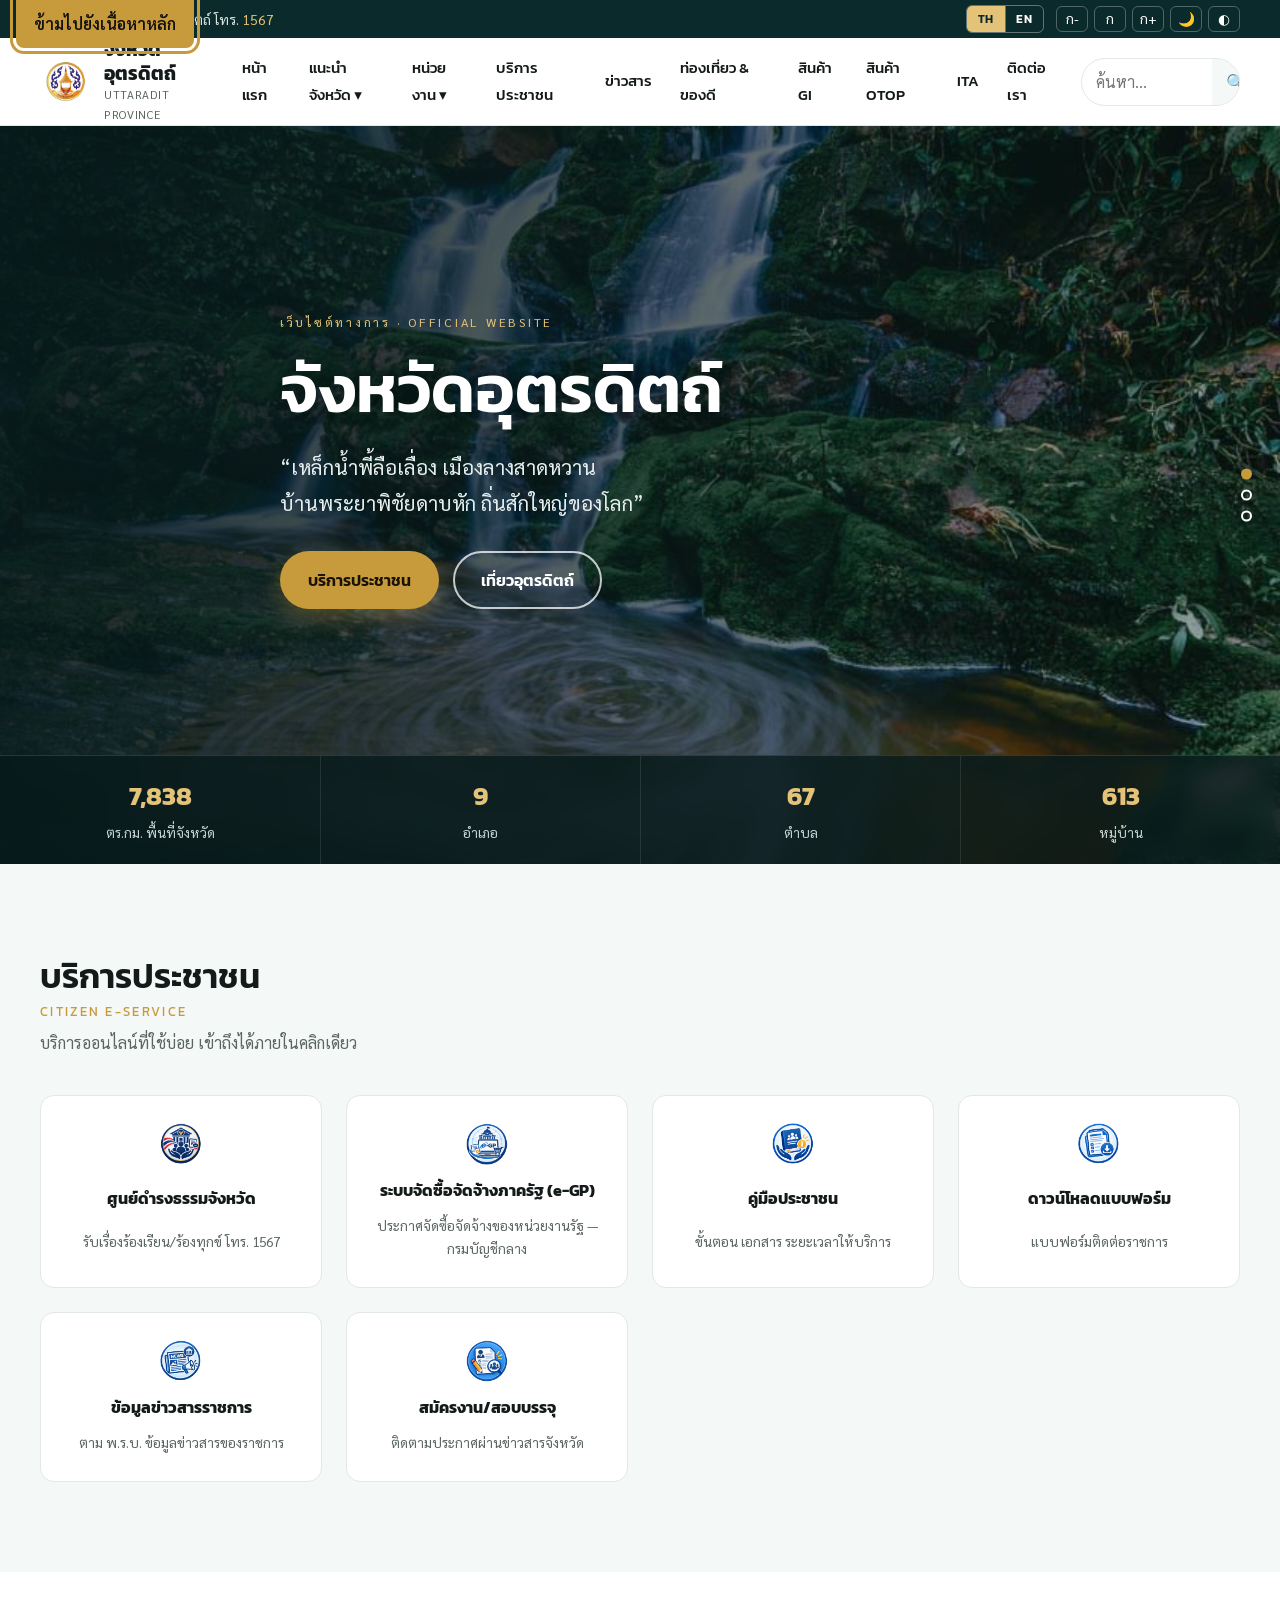
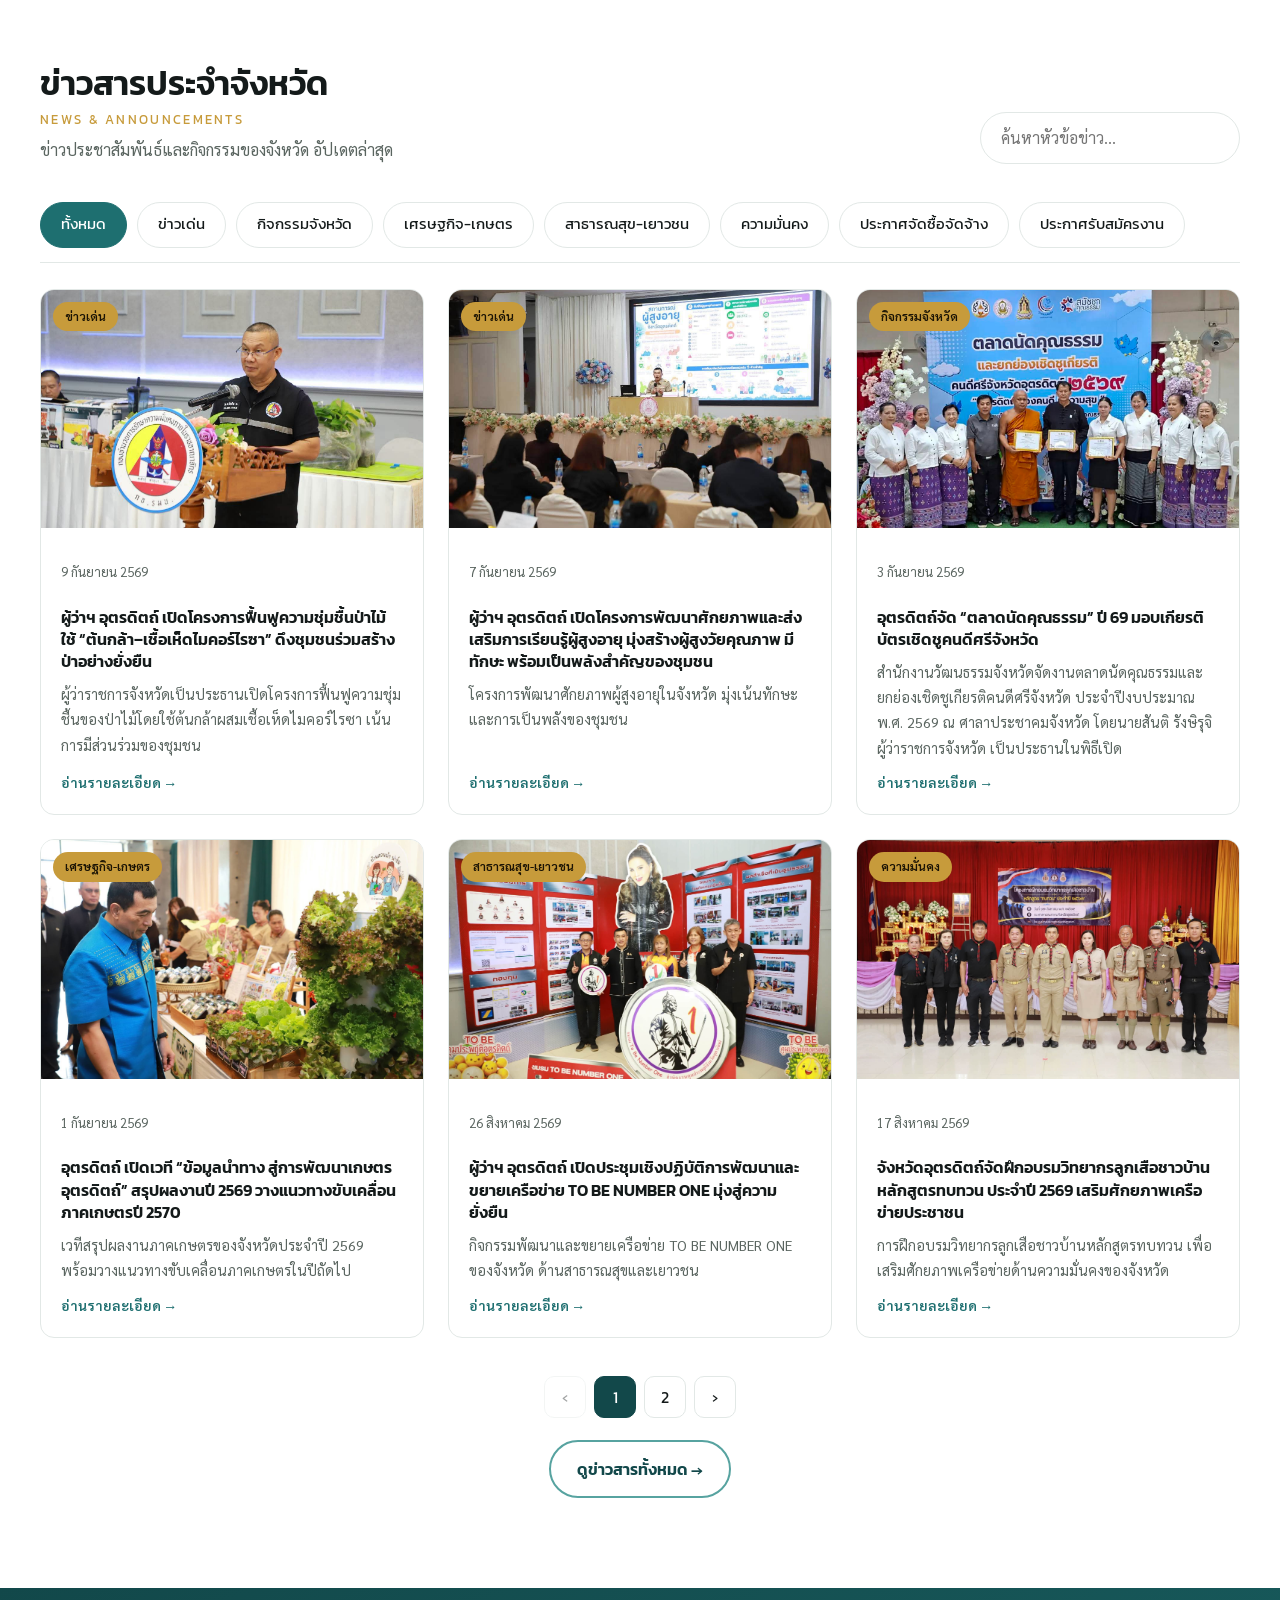
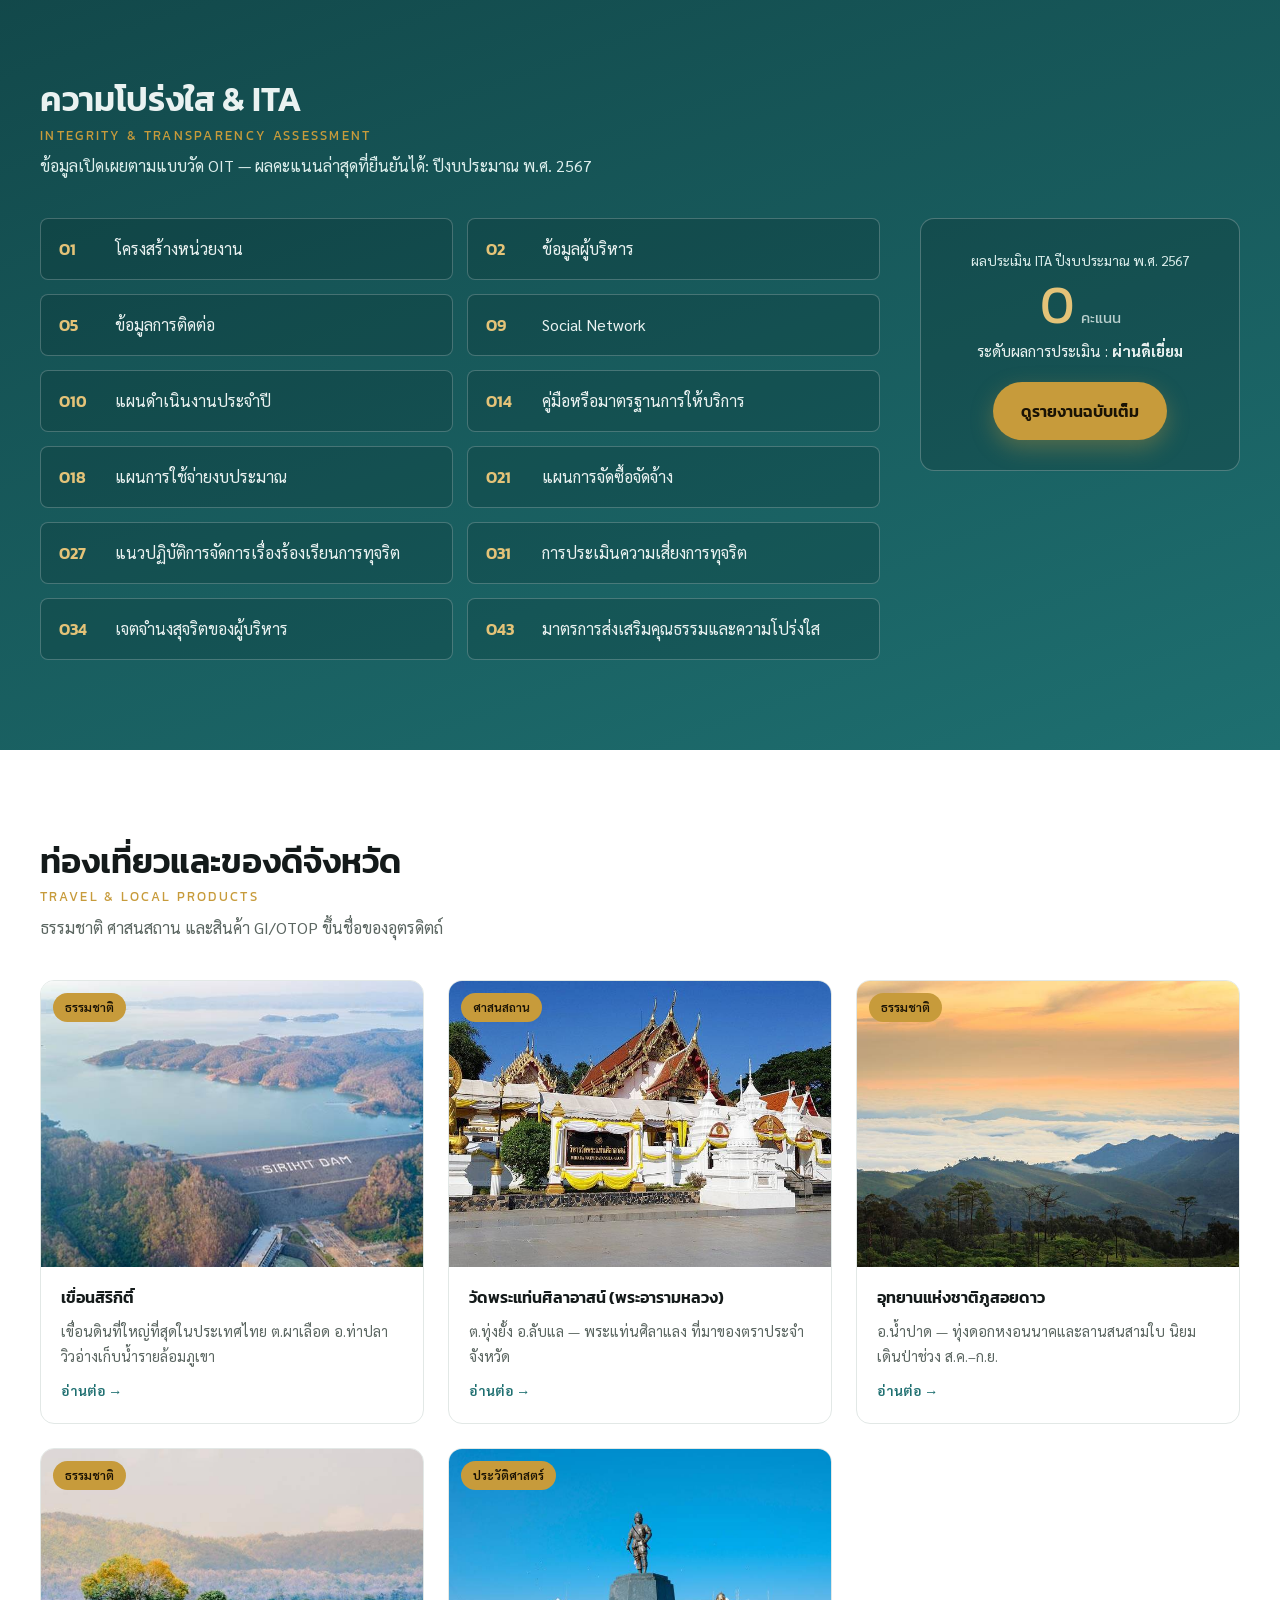
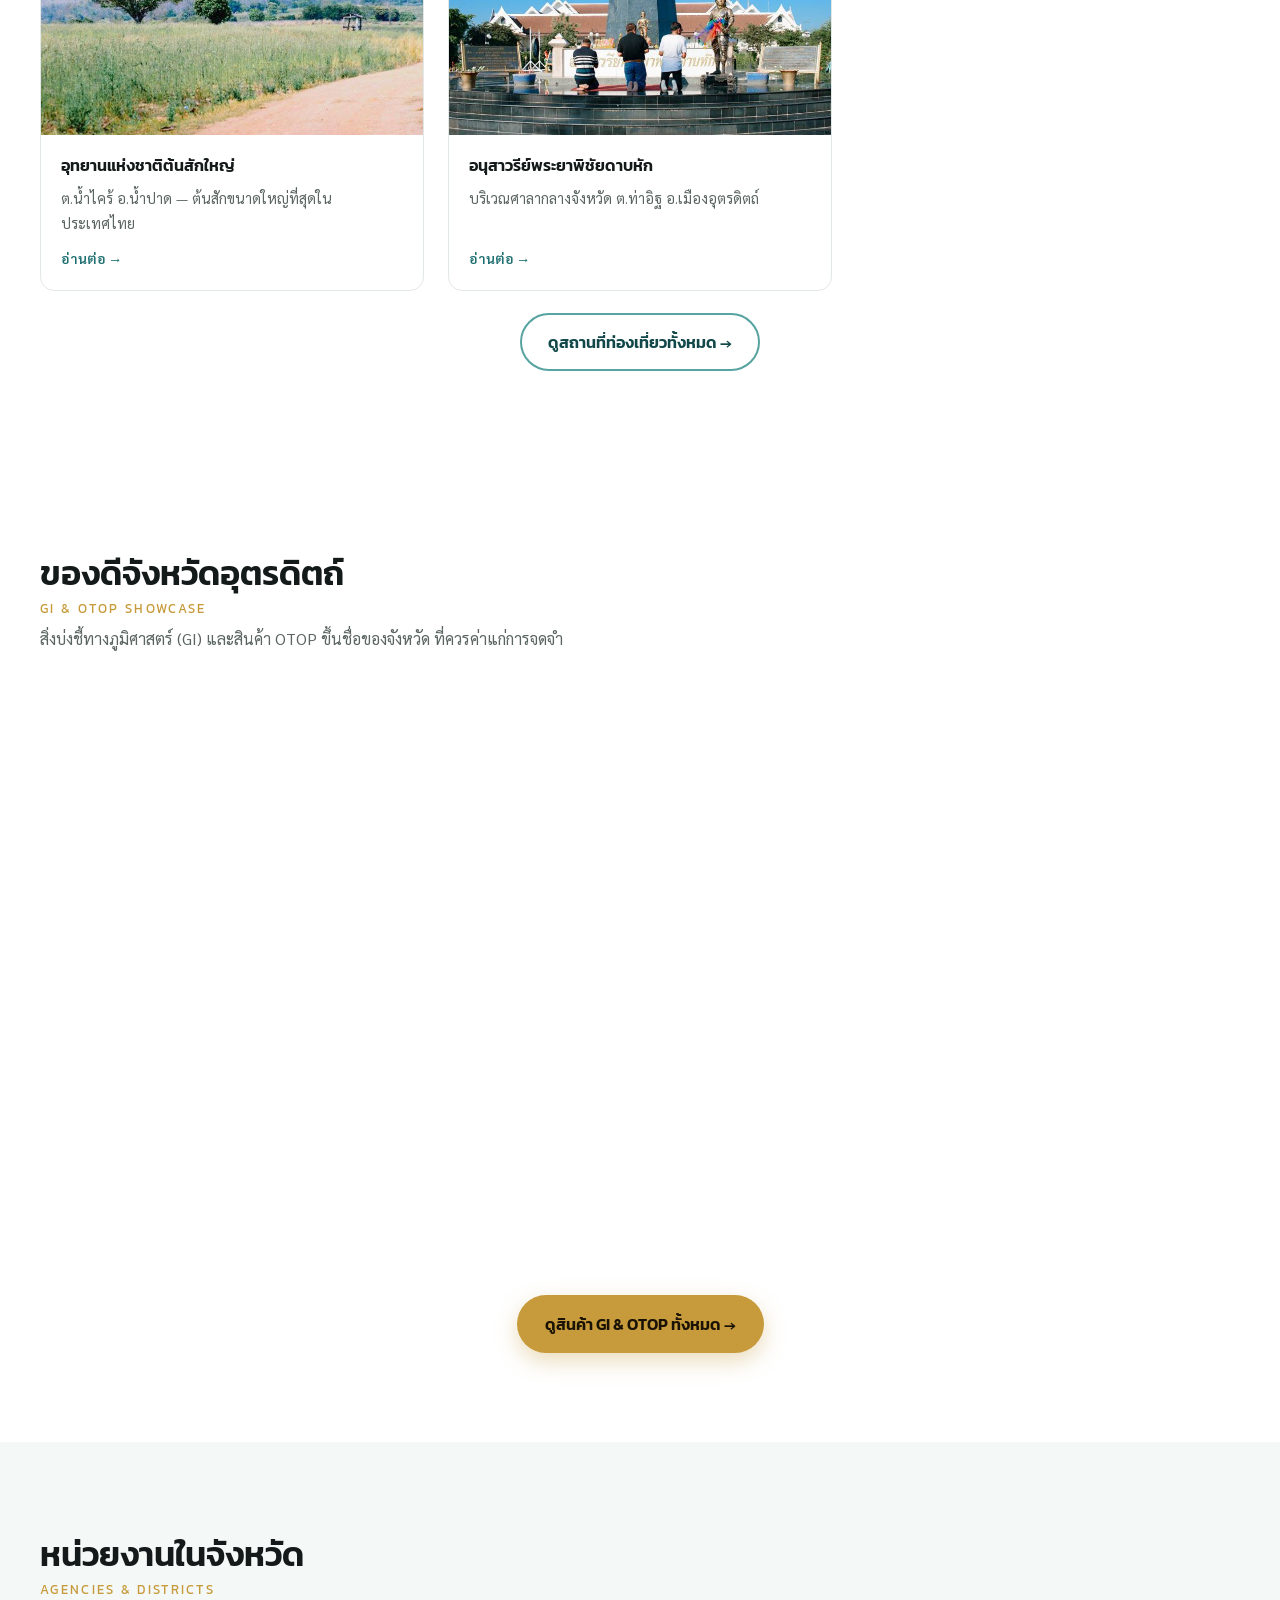
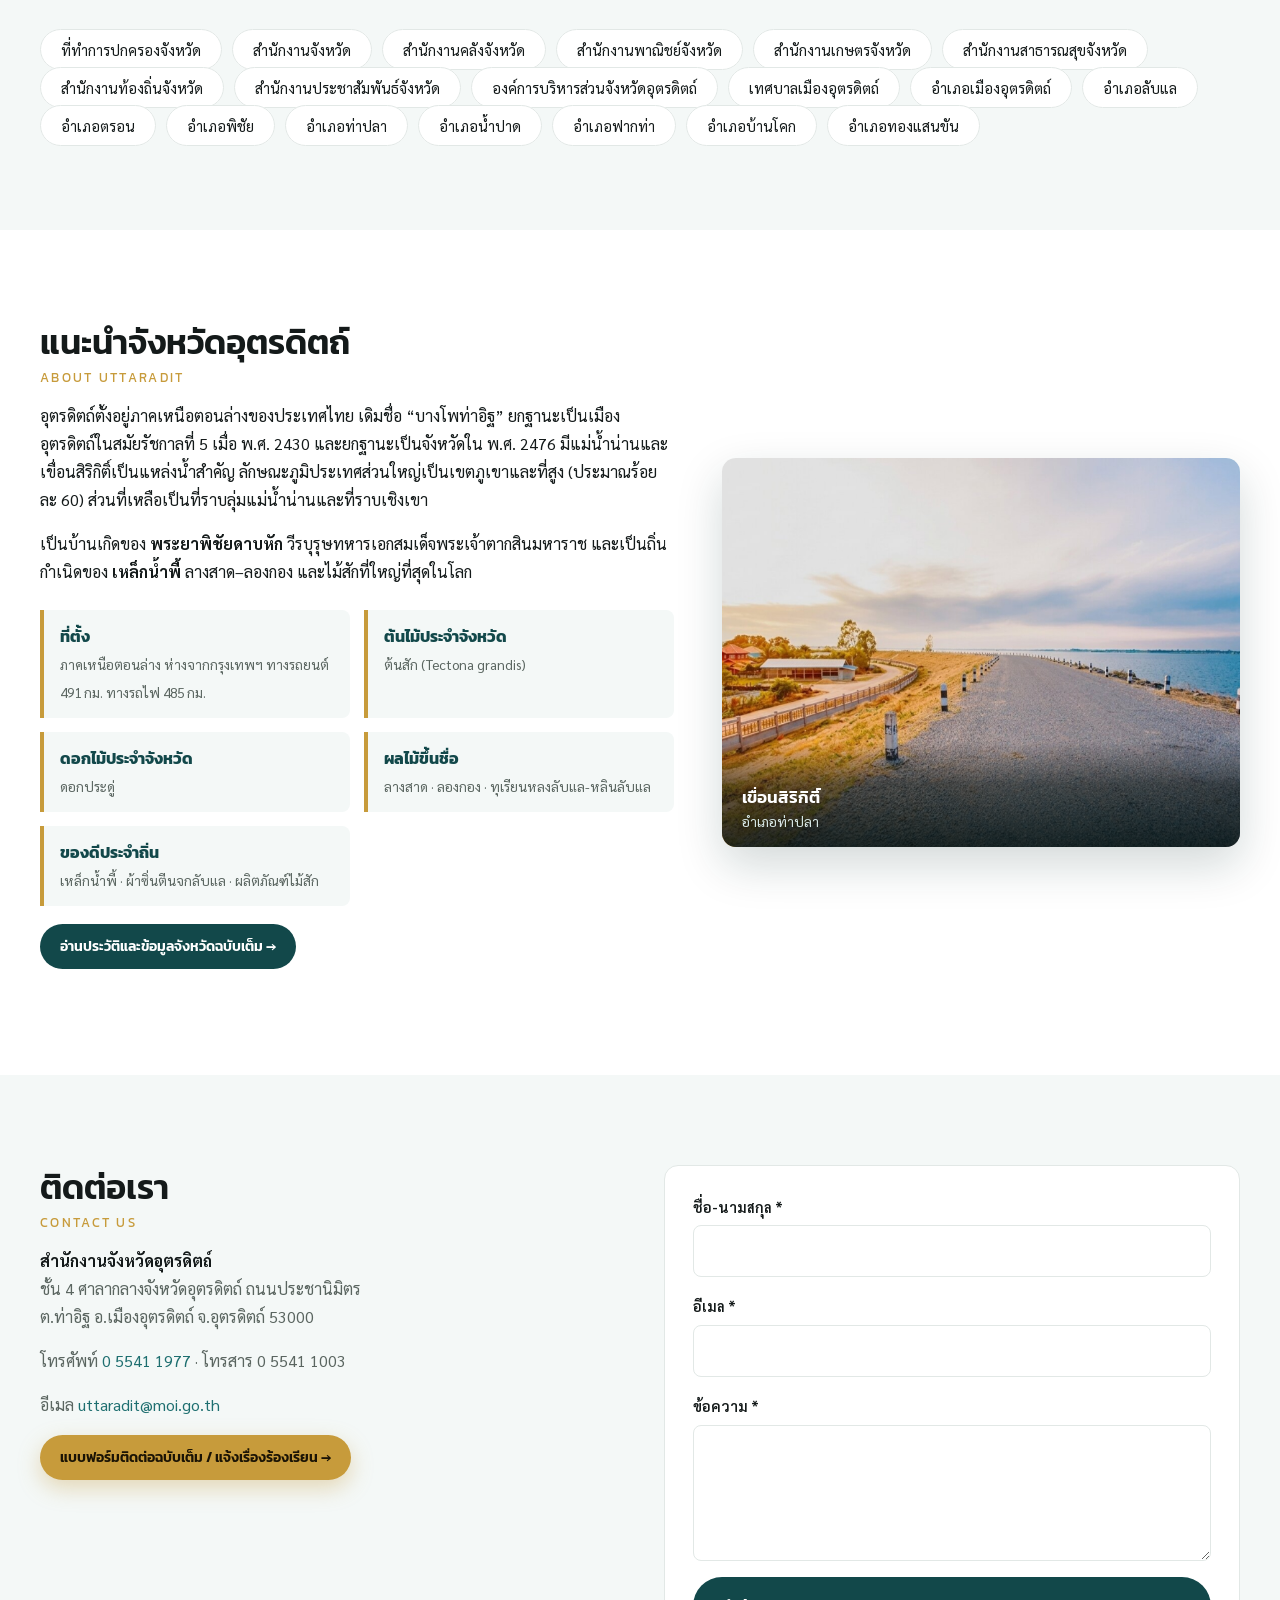
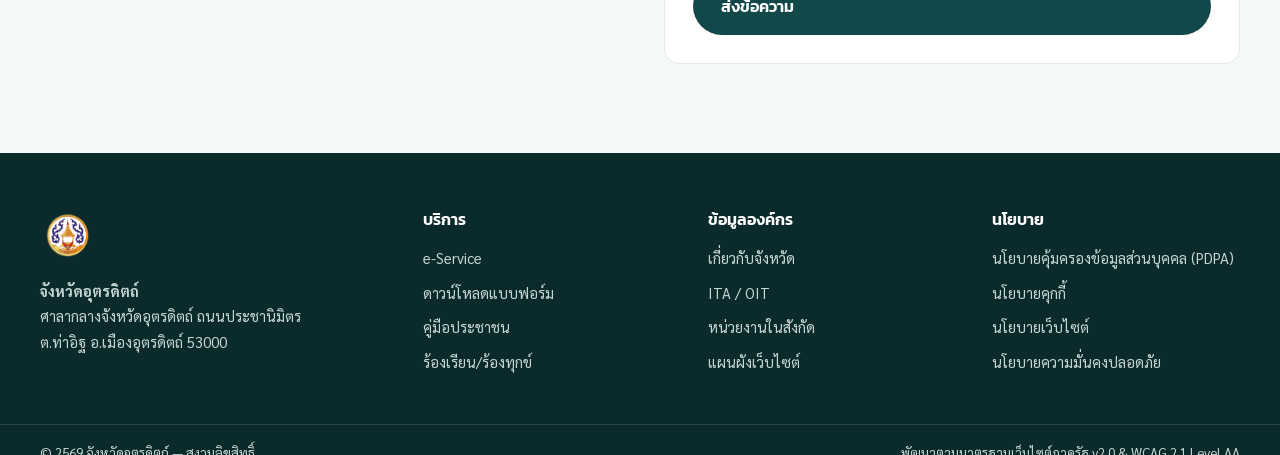
==== commit e73a8805: "Initial commit - Uttaradit Project" ====
--- a/index.html
+++ b/index.html
@@ -3,9 +3,9 @@
 <head>
 <meta charset="UTF-8">
 <meta name="viewport" content="width=device-width, initial-scale=1">
-<title>จังหวัดอุตรดิตถ์ | เหล็กน้ำพี้ลือเลื่อง เมืองลางสาดหวาน บ้านพระยาพิชัยดาบหัก ถิ่นสักใหญ่ของโลก</title>
-<meta name="description" content="เว็บไซต์ทางการจังหวัดอุตรดิตถ์ ข่าวสาร บริการประชาชน (e-Service) ข้อมูลหน่วยงาน แหล่งท่องเที่ยว และข้อมูลความโปร่งใส ITA">
-<meta property="og:title" content="จังหวัดอุตรดิตถ์">
+<title data-i18n="home.001">จังหวัดอุตรดิตถ์ | เหล็กน้ำพี้ลือเลื่อง เมืองลางสาดหวาน บ้านพระยาพิชัยดาบหัก ถิ่นสักใหญ่ของโลก</title>
+<meta name="description" content="เว็บไซต์ทางการจังหวัดอุตรดิตถ์ ข่าวสาร บริการประชาชน (e-Service) ข้อมูลหน่วยงาน แหล่งท่องเที่ยว และข้อมูลความโปร่งใส ITA" data-i18n-attr="content:home.054">
+<meta property="og:title" content="จังหวัดอุตรดิตถ์" data-i18n-attr="content:brand.name">
 <meta property="og:image" content="assets/img/og.jpg">
 <link rel="icon" href="assets/favicon.svg" type="image/svg+xml">
 <meta name="theme-color" content="#12484A">
@@ -14,19 +14,23 @@
 <link rel="preconnect" href="https://fonts.gstatic.com" crossorigin>
 <link href="https://fonts.googleapis.com/css2?family=Kanit:wght@500;600;700&family=Sarabun:wght@400;500;600&display=swap" rel="stylesheet">
 <link rel="stylesheet" href="css/preloader.css">
+<link rel="stylesheet" href="css/cloud-gate.css">
 <link rel="stylesheet" href="css/style.css">
 <link rel="stylesheet" href="css/responsive.css">
+<link rel="stylesheet" href="css/home-local.css">
 <script type="application/ld+json">
 {"@context":"https://schema.org","@type":"GovernmentOrganization",
-"name":"จังหวัดอุตรดิตถ์","url":"https://www.uttaradit.go.th",
+"name":"จังหวัดอุตรดิตถ์","alternateName":"Uttaradit Province","url":"https://www.uttaradit.go.th",
 "address":{"@type":"PostalAddress","streetAddress":"ศาลากลางจังหวัดอุตรดิตถ์ ถนนประชานิมิตร ต.ท่าอิฐ อ.เมืองอุตรดิตถ์","addressRegion":"อุตรดิตถ์","postalCode":"53000","addressCountry":"TH"},
 "telephone":"+66-55-411-977","email":"uttaradit@moi.go.th"}
 </script>
+<script src="js/i18n-dict.js"></script>
+<script src="js/i18n.js"></script>
 </head>
 <body class="is-preloading">
 
 <!-- ========== PRELOADER : CINEMATIC FOG ========== -->
-<div id="preloader" class="pl" role="dialog" aria-modal="true" aria-label="กำลังโหลดเว็บไซต์จังหวัดอุตรดิตถ์" data-state="loading">
+<div id="preloader" class="pl" role="dialog" aria-modal="true" aria-label="กำลังโหลดเว็บไซต์จังหวัดอุตรดิตถ์" data-state="loading" data-i18n-attr="aria-label:home.055">
   <canvas id="fogCanvas" class="pl__fog" aria-hidden="true"></canvas>
   <div class="pl__vignette" aria-hidden="true"></div>
   <div class="pl__stage">
@@ -35,27 +39,32 @@
     <div class="pl__layer pl__layer--front" aria-hidden="true"></div>
     <div class="pl__content">
       <img class="pl__seal" src="assets/img/logo.png" alt="" width="96" height="96">
-      <h1 class="pl__title"><span>อุ</span><span>ต</span><span>ร</span><span>ดิ</span><span>ต</span><span>ถ์</span></h1>
-      <p class="pl__sub">ถิ่นสักใหญ่ของโลก · เมืองลับแล</p>
+      <h1 class="pl__title" data-i18n-split="pl.title"><span>อุ</span><span>ต</span><span>ร</span><span>ดิ</span><span>ต</span><span>ถ์</span></h1>
+      <p class="pl__sub" data-i18n="home.007">ถิ่นสักใหญ่ของโลก · เมืองลับแล</p>
       <div class="pl__bar"><i id="plBar"></i></div>
       <p class="pl__pct" aria-live="polite"><span id="plPct">0</span>%</p>
-      <button id="plSkip" class="pl__skip" type="button">ข้ามการแนะนำ <kbd>Esc</kbd></button>
+      <button id="plSkip" class="pl__skip" type="button" data-i18n="home.008">ข้ามการแนะนำ <kbd>Esc</kbd></button>
     </div>
   </div>
 </div>
 
-<a class="skip-link" href="#main">ข้ามไปยังเนื้อหาหลัก</a>
+<!-- Cloud Gate: ต้องอยู่หลัง #preloader (ให้ตรวจพบ element ได้) และก่อน
+     script อื่น ๆ ท้าย body (preloader.js ที่ยิงอีเวนต์ app:ready อยู่ที่ท้ายสุด)
+     เพื่อให้ผูกอีเวนต์ทันเวลาเสมอ ไม่ว่า preloader จะเล่นเต็มรูปแบบหรือ fast-skip -->
+<script src="js/cloud-gate.js"></script>
+
+<a class="skip-link" href="#main" data-i18n="a11y.skip">ข้ามไปยังเนื้อหาหลัก</a>
 
 <!-- ========== TOP BAR ========== -->
 <div class="topbar">
   <div class="container topbar__in">
-    <p class="topbar__txt">ศูนย์ดำรงธรรมจังหวัดอุตรดิตถ์ โทร. <a href="tel:1567">1567</a></p>
-    <div class="a11y" role="group" aria-label="เครื่องมือช่วยการเข้าถึง">
-      <button type="button" data-font="dec" aria-label="ลดขนาดตัวอักษร">ก-</button>
-      <button type="button" data-font="reset" aria-label="ขนาดตัวอักษรปกติ">ก</button>
-      <button type="button" data-font="inc" aria-label="เพิ่มขนาดตัวอักษร">ก+</button>
+    <p class="topbar__txt" data-i18n="topbar.text">ศูนย์ดำรงธรรมจังหวัดอุตรดิตถ์ โทร. <a href="tel:1567">1567</a></p>
+    <div class="a11y" role="group" aria-label="เครื่องมือช่วยการเข้าถึง" data-i18n-attr="aria-label:a11y.group">
+      <button type="button" data-font="dec" aria-label="ลดขนาดตัวอักษร" data-i18n-attr="aria-label:a11y.fontDec" data-i18n="a11y.fontDecTxt">ก-</button>
+      <button type="button" data-font="reset" aria-label="ขนาดตัวอักษรปกติ" data-i18n-attr="aria-label:a11y.fontReset" data-i18n="a11y.fontResetTxt">ก</button>
+      <button type="button" data-font="inc" aria-label="เพิ่มขนาดตัวอักษร" data-i18n-attr="aria-label:a11y.fontInc" data-i18n="a11y.fontIncTxt">ก+</button>
       <button type="button" id="btnTheme" aria-pressed="false" aria-label="สลับธีมเป็นโหมดมืด">🌙</button>
-      <button type="button" id="btnContrast" aria-pressed="false" aria-label="สลับโหมดความต่างสีสูง">◐</button>
+      <button type="button" id="btnContrast" aria-pressed="false" aria-label="สลับโหมดความต่างสีสูง" data-i18n-attr="aria-label:a11y.contrast">◐</button>
     </div>
   </div>
 </div>
@@ -63,43 +72,45 @@
 <!-- ========== HEADER ========== -->
 <header class="hd" id="header">
   <div class="container hd__in">
-    <a class="hd__brand" href="/">
-      <img src="assets/img/logo.png" alt="ตราประจำจังหวัดอุตรดิตถ์" width="52" height="52">
-      <span><b>จังหวัดอุตรดิตถ์</b><small>Uttaradit Province</small></span>
+    <a class="hd__brand" href="#home">
+      <img src="assets/img/logo.png" alt="ตราประจำจังหวัดอุตรดิตถ์" width="52" height="52" data-i18n-attr="alt:brand.sealAlt">
+      <span><b data-i18n="brand.name">จังหวัดอุตรดิตถ์</b><small data-i18n="brand.sub">Uttaradit Province</small></span>
     </a>
-    <button class="hd__burger" id="burger" aria-expanded="false" aria-controls="nav" aria-label="เปิดเมนู">
+    <button class="hd__burger" id="burger" aria-expanded="false" aria-controls="nav" aria-label="เปิดเมนู" data-i18n-attr="aria-label:nav.open">
       <i></i><i></i><i></i>
     </button>
-    <nav class="nav" id="nav" aria-label="เมนูหลัก">
+    <nav class="nav" id="nav" aria-label="เมนูหลัก" data-i18n-attr="aria-label:nav.main">
       <ul class="nav__list">
-        <li><a href="#home">หน้าแรก</a></li>
+        <li><a href="#home" data-i18n="nav.home">หน้าแรก</a></li>
         <li class="has-sub">
-          <a href="#about" aria-expanded="false">แนะนำจังหวัด <span aria-hidden="true">▾</span></a>
+          <a href="#about" aria-expanded="false" data-i18n="home.009">แนะนำจังหวัด <span aria-hidden="true">▾</span></a>
           <ul class="sub">
-            <li><a href="#about">ประวัติความเป็นมา</a></li>
-            <li><a href="#about">ตราสัญลักษณ์ & คำขวัญ</a></li>
-            <li><a href="#about">ผู้บริหารจังหวัด</a></li>
-            <li><a href="#about">แผนพัฒนาจังหวัด</a></li>
+            <li><a href="#about" data-i18n="home.010">ประวัติความเป็นมา</a></li>
+            <li><a href="#about" data-i18n="home.011">ตราสัญลักษณ์ & คำขวัญ</a></li>
+            <li><a href="#about" data-i18n="home.012">ผู้บริหารจังหวัด</a></li>
+            <li><a href="#about" data-i18n="home.013">แผนพัฒนาจังหวัด</a></li>
           </ul>
         </li>
         <li class="has-sub">
-          <a href="#agencies" aria-expanded="false">หน่วยงาน <span aria-hidden="true">▾</span></a>
+          <a href="#agencies" aria-expanded="false" data-i18n="home.014">หน่วยงาน <span aria-hidden="true">▾</span></a>
           <ul class="sub">
-            <li><a href="#agencies">ส่วนราชการภูมิภาค</a></li>
-            <li><a href="#agencies">องค์กรปกครองส่วนท้องถิ่น</a></li>
-            <li><a href="#agencies">อำเภอทั้ง 9 อำเภอ</a></li>
+            <li><a href="#agencies" data-i18n="home.015">ส่วนราชการภูมิภาค</a></li>
+            <li><a href="#agencies" data-i18n="home.016">องค์กรปกครองส่วนท้องถิ่น</a></li>
+            <li><a href="#agencies" data-i18n="home.017">อำเภอทั้ง 9 อำเภอ</a></li>
           </ul>
         </li>
-        <li><a href="#services">บริการประชาชน</a></li>
-        <li><a href="#news">ข่าวสาร</a></li>
-        <li><a href="#travel">ท่องเที่ยว &amp; ของดี</a></li>
+        <li><a href="#services" data-i18n="nav.services">บริการประชาชน</a></li>
+        <li><a href="#news" data-i18n="nav.news">ข่าวสาร</a></li>
+        <li><a href="#travel" data-i18n="nav.travel">ท่องเที่ยว &amp; ของดี</a></li>
+        <li><a href="pages/travel.html#hGI" data-i18n="nav.gi">สินค้า GI</a></li>
+        <li><a href="pages/travel.html#hOtop" data-i18n="nav.otop">สินค้า OTOP</a></li>
         <li><a href="#ita">ITA</a></li>
-        <li><a href="#contact">ติดต่อเรา</a></li>
+        <li><a href="#contact" data-i18n="nav.contact">ติดต่อเรา</a></li>
       </ul>
       <form class="nav__search" role="search" id="siteSearch">
-        <label class="sr-only" for="q">ค้นหาในเว็บไซต์</label>
-        <input id="q" type="search" placeholder="ค้นหา…" autocomplete="off">
-        <button type="submit" aria-label="ค้นหา">🔍</button>
+        <label class="sr-only" for="q" data-i18n="search.label">ค้นหาในเว็บไซต์</label>
+        <input id="q" type="search" placeholder="ค้นหา…" autocomplete="off" data-i18n-attr="placeholder:common.searchPh">
+        <button type="submit" aria-label="ค้นหา" data-i18n-attr="aria-label:common.search">🔍</button>
       </form>
     </nav>
   </div>
@@ -108,28 +119,28 @@
 <main id="main">
 
 <!-- ========== HERO ========== -->
-<section class="hero" id="home" aria-label="ภาพแลนด์มาร์คจังหวัดอุตรดิตถ์">
+<section class="hero" id="home" aria-label="ภาพแลนด์มาร์คจังหวัดอุตรดิตถ์" data-i18n-attr="aria-label:home.056">
   <div class="hero__slides" id="heroSlides"></div>
   <div class="hero__overlay" aria-hidden="true"></div>
   <div class="container hero__body">
-    <p class="hero__kicker" data-reveal>เว็บไซต์ทางการ · Official Website</p>
-    <h2 class="hero__title" data-reveal>จังหวัดอุตรดิตถ์</h2>
-    <p class="hero__quote" data-reveal>“เหล็กน้ำพี้ลือเลื่อง เมืองลางสาดหวาน<br>บ้านพระยาพิชัยดาบหัก ถิ่นสักใหญ่ของโลก”</p>
+    <p class="hero__kicker" data-reveal data-i18n="home.018">เว็บไซต์ทางการ · Official Website</p>
+    <h2 class="hero__title" data-reveal data-i18n="brand.name">จังหวัดอุตรดิตถ์</h2>
+    <p class="hero__quote" data-reveal data-i18n="home.019">“เหล็กน้ำพี้ลือเลื่อง เมืองลางสาดหวาน<br>บ้านพระยาพิชัยดาบหัก ถิ่นสักใหญ่ของโลก”</p>
     <div class="hero__cta" data-reveal>
-      <a class="btn btn--gold" href="#services">บริการประชาชน</a>
-      <a class="btn btn--ghost" href="#travel">เที่ยวอุตรดิตถ์</a>
-    </div>
-  </div>
-  <ul class="hero__stats" id="heroStats" aria-label="ข้อมูลจังหวัดโดยสรุป"></ul>
-  <div class="hero__dots" id="heroDots" role="tablist" aria-label="เลือกภาพ"></div>
+      <a class="btn btn--gold" href="#services" data-i18n="nav.services">บริการประชาชน</a>
+      <a class="btn btn--ghost" href="#travel" data-i18n="home.020">เที่ยวอุตรดิตถ์</a>
+    </div>
+  </div>
+  <ul class="hero__stats" id="heroStats" aria-label="ข้อมูลจังหวัดโดยสรุป" data-i18n-attr="aria-label:home.057"></ul>
+  <div class="hero__dots" id="heroDots" role="tablist" aria-label="เลือกภาพ" data-i18n-attr="aria-label:home.058"></div>
 </section>
 
 <!-- ========== E-SERVICE ========== -->
 <section class="sec sec--tint" id="services" aria-labelledby="h-svc">
   <div class="container">
     <header class="sec__head">
-      <h2 id="h-svc" class="sec__title">บริการประชาชน <span>Citizen e-Service</span></h2>
-      <p class="sec__desc">บริการออนไลน์ที่ใช้บ่อย เข้าถึงได้ภายในคลิกเดียว</p>
+      <h2 id="h-svc" class="sec__title" data-i18n="home.021">บริการประชาชน <span>Citizen e-Service</span></h2>
+      <p class="sec__desc" data-i18n="home.022">บริการออนไลน์ที่ใช้บ่อย เข้าถึงได้ภายในคลิกเดียว</p>
     </header>
     <ul class="svc" id="svcGrid"></ul>
   </div>
@@ -140,23 +151,23 @@
   <div class="container">
     <header class="sec__head sec__head--row">
       <div>
-        <h2 id="h-news" class="sec__title">ข่าวสารประจำจังหวัด <span>News &amp; Announcements</span></h2>
-        <p class="sec__desc">ข่าวประชาสัมพันธ์และกิจกรรมของจังหวัด อัปเดตล่าสุด</p>
+        <h2 id="h-news" class="sec__title" data-i18n="home.023">ข่าวสารประจำจังหวัด <span>News &amp; Announcements</span></h2>
+        <p class="sec__desc" data-i18n="home.024">ข่าวประชาสัมพันธ์และกิจกรรมของจังหวัด อัปเดตล่าสุด</p>
       </div>
       <form class="news__search" role="search" onsubmit="return false">
-        <label class="sr-only" for="newsQ">ค้นหาข่าว</label>
-        <input id="newsQ" type="search" placeholder="ค้นหาหัวข้อข่าว…">
+        <label class="sr-only" for="newsQ" data-i18n="news.searchLabel">ค้นหาข่าว</label>
+        <input id="newsQ" type="search" placeholder="ค้นหาหัวข้อข่าว…" data-i18n-attr="placeholder:news.searchPh">
       </form>
     </header>
 
-    <div class="tabs" role="tablist" aria-label="หมวดหมู่ข่าว" id="newsTabs"></div>
+    <div class="tabs" role="tablist" aria-label="หมวดหมู่ข่าว" id="newsTabs" data-i18n-attr="aria-label:news.catsLabel"></div>
     <div id="newsPanel" role="tabpanel" tabindex="0" aria-live="polite">
       <ul class="cards" id="newsGrid"></ul>
-      <p class="empty" id="newsEmpty" hidden>ไม่พบข่าวที่ตรงกับเงื่อนไข</p>
-    </div>
-    <nav class="pager" id="newsPager" aria-label="แบ่งหน้าข่าว"></nav>
+      <p class="empty" id="newsEmpty" hidden data-i18n="news.empty">ไม่พบข่าวที่ตรงกับเงื่อนไข</p>
+    </div>
+    <nav class="pager" id="newsPager" aria-label="แบ่งหน้าข่าว" data-i18n-attr="aria-label:news.pagerLabel"></nav>
     <div style="text-align:center;margin-top:22px">
-      <a class="btn btn--ghost" href="pages/news.html">ดูข่าวสารทั้งหมด →</a>
+      <a class="btn btn--ghost" href="pages/news.html" data-i18n="home.025">ดูข่าวสารทั้งหมด →</a>
     </div>
   </div>
 </section>
@@ -165,16 +176,16 @@
 <section class="sec sec--dark" id="ita" aria-labelledby="h-ita">
   <div class="container">
     <header class="sec__head">
-      <h2 id="h-ita" class="sec__title">ความโปร่งใส &amp; ITA <span>Integrity &amp; Transparency Assessment</span></h2>
-      <p class="sec__desc">ข้อมูลเปิดเผยตามแบบวัด OIT — ผลคะแนนล่าสุดที่ยืนยันได้: ปีงบประมาณ พ.ศ. 2567</p>
+      <h2 id="h-ita" class="sec__title" data-i18n="home.026">ความโปร่งใส &amp; ITA <span>Integrity &amp; Transparency Assessment</span></h2>
+      <p class="sec__desc" data-i18n="home.027">ข้อมูลเปิดเผยตามแบบวัด OIT — ผลคะแนนล่าสุดที่ยืนยันได้: ปีงบประมาณ พ.ศ. 2567</p>
     </header>
     <div class="ita">
       <ul class="ita__list" id="itaList"></ul>
       <aside class="ita__score">
-        <p class="ita__label">ผลประเมิน ITA ปีงบประมาณ พ.ศ. 2567</p>
-        <p class="ita__num"><span data-count="98.82">0</span><small>คะแนน</small></p>
-        <p class="ita__grade">ระดับผลการประเมิน : <b>ผ่านดีเยี่ยม</b></p>
-        <a class="btn btn--gold" href="pages/ita.html">ดูรายงานฉบับเต็ม</a>
+        <p class="ita__label" data-i18n="home.028">ผลประเมิน ITA ปีงบประมาณ พ.ศ. 2567</p>
+        <p class="ita__num"><span data-count="98.82">0</span><small data-i18n="home.029">คะแนน</small></p>
+        <p class="ita__grade" data-i18n="home.030">ระดับผลการประเมิน : <b>ผ่านดีเยี่ยม</b></p>
+        <a class="btn btn--gold" href="pages/ita.html" data-i18n="home.031">ดูรายงานฉบับเต็ม</a>
       </aside>
     </div>
   </div>
@@ -184,12 +195,38 @@
 <section class="sec" id="travel" aria-labelledby="h-tr">
   <div class="container">
     <header class="sec__head">
-      <h2 id="h-tr" class="sec__title">ท่องเที่ยวและของดีจังหวัด <span>Travel &amp; Local Products</span></h2>
-      <p class="sec__desc">ธรรมชาติ ศาสนสถาน และสินค้า GI/OTOP ขึ้นชื่อของอุตรดิตถ์</p>
+      <h2 id="h-tr" class="sec__title" data-i18n="home.032">ท่องเที่ยวและของดีจังหวัด <span>Travel &amp; Local Products</span></h2>
+      <p class="sec__desc" data-i18n="home.033">ธรรมชาติ ศาสนสถาน และสินค้า GI/OTOP ขึ้นชื่อของอุตรดิตถ์</p>
     </header>
     <ul class="cards cards--travel" id="travelGrid"></ul>
     <div style="text-align:center;margin-top:22px">
-      <a class="btn btn--ghost" href="pages/travel.html">ดูสถานที่ท่องเที่ยวทั้งหมด →</a>
+      <a class="btn btn--ghost" href="pages/travel.html" data-i18n="home.034">ดูสถานที่ท่องเที่ยวทั้งหมด →</a>
+    </div>
+  </div>
+</section>
+
+<!-- ========== GI / OTOP SHOWCASE ========== -->
+<section class="sec home-local" id="local" aria-labelledby="h-local">
+  <div class="container">
+    <header class="sec__head">
+      <h2 id="h-local" class="sec__title" data-i18n="home.035">ของดีจังหวัดอุตรดิตถ์ <span>GI &amp; OTOP Showcase</span></h2>
+      <p class="sec__desc" data-i18n="home.036">สิ่งบ่งชี้ทางภูมิศาสตร์ (GI) และสินค้า OTOP ขึ้นชื่อของจังหวัด ที่ควรค่าแก่การจดจำ</p>
+    </header>
+
+    <div class="hls" id="homeLocalShowcase" data-reveal>
+      <article class="hls__featured" id="homeGiFeatured" aria-roledescription="รายการเด่น" data-i18n-attr="aria-roledescription:home.059"></article>
+
+      <div class="hls__subwrap">
+        <h3 class="home-local__otopTitle" data-i18n="home.037">รายการถัดไป</h3>
+        <ul class="hls__subgrid" id="homeOtopGrid"></ul>
+        <a class="btn btn--ghost home-local__otopAll" href="pages/travel.html#hOtop" data-i18n="home.038">ดูสินค้า OTOP ทั้งหมด →</a>
+      </div>
+
+      <p class="sr-only" id="hlsAnnounce" aria-live="polite"></p>
+    </div>
+
+    <div style="text-align:center;margin-top:28px">
+      <a class="btn btn--gold" href="pages/travel.html#hGI" data-i18n="home.039">ดูสินค้า GI &amp; OTOP ทั้งหมด →</a>
     </div>
   </div>
 </section>
@@ -198,7 +235,7 @@
 <section class="sec sec--tint" id="agencies" aria-labelledby="h-ag">
   <div class="container">
     <header class="sec__head">
-      <h2 id="h-ag" class="sec__title">หน่วยงานในจังหวัด <span>Agencies &amp; Districts</span></h2>
+      <h2 id="h-ag" class="sec__title" data-i18n="home.040">หน่วยงานในจังหวัด <span>Agencies &amp; Districts</span></h2>
     </header>
     <ul class="chips" id="agencyChips"></ul>
   </div>
@@ -208,16 +245,16 @@
 <section class="sec" id="about" aria-labelledby="h-ab">
   <div class="container about">
     <div class="about__txt">
-      <h2 id="h-ab" class="sec__title">แนะนำจังหวัดอุตรดิตถ์ <span>About Uttaradit</span></h2>
-      <p>อุตรดิตถ์ตั้งอยู่ภาคเหนือตอนล่างของประเทศไทย เดิมชื่อ “บางโพท่าอิฐ” ยกฐานะเป็นเมืองอุตรดิตถ์ในสมัยรัชกาลที่ 5 เมื่อ พ.ศ. 2430 และยกฐานะเป็นจังหวัดใน พ.ศ. 2476 มีแม่น้ำน่านและเขื่อนสิริกิติ์เป็นแหล่งน้ำสำคัญ ลักษณะภูมิประเทศส่วนใหญ่เป็นเขตภูเขาและที่สูง (ประมาณร้อยละ 60) ส่วนที่เหลือเป็นที่ราบลุ่มแม่น้ำน่านและที่ราบเชิงเขา</p>
-      <p>เป็นบ้านเกิดของ <b>พระยาพิชัยดาบหัก</b> วีรบุรุษทหารเอกสมเด็จพระเจ้าตากสินมหาราช และเป็นถิ่นกำเนิดของ <b>เหล็กน้ำพี้</b> ลางสาด–ลองกอง และไม้สักที่ใหญ่ที่สุดในโลก</p>
+      <h2 id="h-ab" class="sec__title" data-i18n="home.041">แนะนำจังหวัดอุตรดิตถ์ <span>About Uttaradit</span></h2>
+      <p data-i18n="home.042">อุตรดิตถ์ตั้งอยู่ภาคเหนือตอนล่างของประเทศไทย เดิมชื่อ “บางโพท่าอิฐ” ยกฐานะเป็นเมืองอุตรดิตถ์ในสมัยรัชกาลที่ 5 เมื่อ พ.ศ. 2430 และยกฐานะเป็นจังหวัดใน พ.ศ. 2476 มีแม่น้ำน่านและเขื่อนสิริกิติ์เป็นแหล่งน้ำสำคัญ ลักษณะภูมิประเทศส่วนใหญ่เป็นเขตภูเขาและที่สูง (ประมาณร้อยละ 60) ส่วนที่เหลือเป็นที่ราบลุ่มแม่น้ำน่านและที่ราบเชิงเขา</p>
+      <p data-i18n="home.043">เป็นบ้านเกิดของ <b>พระยาพิชัยดาบหัก</b> วีรบุรุษทหารเอกสมเด็จพระเจ้าตากสินมหาราช และเป็นถิ่นกำเนิดของ <b>เหล็กน้ำพี้</b> ลางสาด–ลองกอง และไม้สักที่ใหญ่ที่สุดในโลก</p>
       <ul class="about__facts" id="aboutFacts"></ul>
-      <p style="margin-top:18px"><a class="btn btn--brand btn--sm" href="pages/about.html">อ่านประวัติและข้อมูลจังหวัดฉบับเต็ม →</a></p>
+      <p style="margin-top:18px"><a class="btn btn--brand btn--sm" href="pages/about.html" data-i18n="home.044">อ่านประวัติและข้อมูลจังหวัดฉบับเต็ม →</a></p>
     </div>
     <figure class="about__fig">
       <div class="about__frame">
-        <img src="assets/img/hero-2.jpg" alt="ทิวทัศน์เขื่อนสิริกิติ์ จังหวัดอุตรดิตถ์" loading="lazy" width="640" height="480">
-        <figcaption class="about__caption">เขื่อนสิริกิติ์ <span>อำเภอท่าปลา</span></figcaption>
+        <img src="assets/img/hero-2.jpg" alt="ทิวทัศน์เขื่อนสิริกิติ์ จังหวัดอุตรดิตถ์" loading="lazy" width="640" height="480" data-i18n-attr="alt:home.060">
+        <figcaption class="about__caption" data-i18n="home.045">เขื่อนสิริกิติ์ <span>อำเภอท่าปลา</span></figcaption>
       </div>
     </figure>
   </div>
@@ -227,21 +264,21 @@
 <section class="sec sec--tint" id="contact" aria-labelledby="h-ct">
   <div class="container contact">
     <div>
-      <h2 id="h-ct" class="sec__title">ติดต่อเรา <span>Contact Us</span></h2>
+      <h2 id="h-ct" class="sec__title" data-i18n="home.046">ติดต่อเรา <span>Contact Us</span></h2>
       <address class="contact__info">
-        <p><b>สำนักงานจังหวัดอุตรดิตถ์</b><br>ชั้น 4 ศาลากลางจังหวัดอุตรดิตถ์ ถนนประชานิมิตร<br>ต.ท่าอิฐ อ.เมืองอุตรดิตถ์ จ.อุตรดิตถ์ 53000</p>
-        <p>โทรศัพท์ <a href="tel:055411977">0 5541 1977</a> · โทรสาร 0 5541 1003</p>
-        <p>อีเมล <a href="mailto:uttaradit@moi.go.th">uttaradit@moi.go.th</a></p>
+        <p data-i18n="home.047"><b>สำนักงานจังหวัดอุตรดิตถ์</b><br>ชั้น 4 ศาลากลางจังหวัดอุตรดิตถ์ ถนนประชานิมิตร<br>ต.ท่าอิฐ อ.เมืองอุตรดิตถ์ จ.อุตรดิตถ์ 53000</p>
+        <p data-i18n="home.048">โทรศัพท์ <a href="tel:055411977">0 5541 1977</a> · โทรสาร 0 5541 1003</p>
+        <p data-i18n="home.049">อีเมล <a href="mailto:uttaradit@moi.go.th">uttaradit@moi.go.th</a></p>
       </address>
-      <p><a class="btn btn--gold btn--sm" href="pages/contact.html">แบบฟอร์มติดต่อฉบับเต็ม / แจ้งเรื่องร้องเรียน →</a></p>
+      <p><a class="btn btn--gold btn--sm" href="pages/contact.html" data-i18n="home.050">แบบฟอร์มติดต่อฉบับเต็ม / แจ้งเรื่องร้องเรียน →</a></p>
     </div>
     <form class="contact__form" id="ctForm" novalidate>
-      <div class="fld"><label for="cName">ชื่อ-นามสกุล <span aria-hidden="true">*</span></label><input id="cName" name="name" required></div>
-      <div class="fld"><label for="cMail">อีเมล <span aria-hidden="true">*</span></label><input id="cMail" name="email" type="email" required></div>
-      <div class="fld"><label for="cMsg">ข้อความ <span aria-hidden="true">*</span></label><textarea id="cMsg" name="message" rows="4" required></textarea></div>
+      <div class="fld"><label for="cName" data-i18n="c.001">ชื่อ-นามสกุล <span aria-hidden="true">*</span></label><input id="cName" name="name" required></div>
+      <div class="fld"><label for="cMail" data-i18n="c.002">อีเมล <span aria-hidden="true">*</span></label><input id="cMail" name="email" type="email" required></div>
+      <div class="fld"><label for="cMsg" data-i18n="home.051">ข้อความ <span aria-hidden="true">*</span></label><textarea id="cMsg" name="message" rows="4" required></textarea></div>
       <p class="fld__err" id="ctErr" role="alert" hidden></p>
-      <button class="btn btn--brand" type="submit">ส่งข้อความ</button>
-      <p class="ok" id="ctOk" role="status" hidden>ส่งข้อความเรียบร้อยแล้ว ขอบคุณครับ/ค่ะ</p>
+      <button class="btn btn--brand" type="submit" data-i18n="common.send">ส่งข้อความ</button>
+      <p class="ok" id="ctOk" role="status" hidden data-i18n="home.052">ส่งข้อความเรียบร้อยแล้ว ขอบคุณครับ/ค่ะ</p>
     </form>
   </div>
 </section>
@@ -253,43 +290,44 @@
   <div class="container ft__grid">
     <div>
       <img src="assets/img/logo.png" alt="" width="56" height="56">
-      <p><b>จังหวัดอุตรดิตถ์</b><br>ศาลากลางจังหวัดอุตรดิตถ์ ถนนประชานิมิตร<br>ต.ท่าอิฐ อ.เมืองอุตรดิตถ์ 53000</p>
-    </div>
-    <nav aria-label="ลิงก์ส่วนท้าย 1"><h3>บริการ</h3><ul>
-      <li><a href="#services">e-Service</a></li><li><a href="#services">ดาวน์โหลดแบบฟอร์ม</a></li>
-      <li><a href="#services">คู่มือประชาชน</a></li><li><a href="#services">ร้องเรียน/ร้องทุกข์</a></li></ul></nav>
-    <nav aria-label="ลิงก์ส่วนท้าย 2"><h3>ข้อมูลองค์กร</h3><ul>
-      <li><a href="#about">เกี่ยวกับจังหวัด</a></li><li><a href="#ita">ITA / OIT</a></li>
-      <li><a href="#agencies">หน่วยงานในสังกัด</a></li><li><a href="#contact">แผนผังเว็บไซต์</a></li></ul></nav>
-    <nav aria-label="ลิงก์ส่วนท้าย 3"><h3>นโยบาย</h3><ul>
-      <li><a href="pages/policy.html#pdpa">นโยบายคุ้มครองข้อมูลส่วนบุคคล (PDPA)</a></li><li><a href="pages/policy.html#cookie">นโยบายคุกกี้</a></li>
-      <li><a href="pages/policy.html#website">นโยบายเว็บไซต์</a></li><li><a href="pages/policy.html#security">นโยบายความมั่นคงปลอดภัย</a></li></ul></nav>
+      <p data-i18n="footer.address"><b>จังหวัดอุตรดิตถ์</b><br>ศาลากลางจังหวัดอุตรดิตถ์ ถนนประชานิมิตร<br>ต.ท่าอิฐ อ.เมืองอุตรดิตถ์ 53000</p>
+    </div>
+    <nav aria-label="ลิงก์ส่วนท้าย 1" data-i18n-attr="aria-label:footer.nav1"><h3 data-i18n="footer.services">บริการ</h3><ul>
+      <li><a href="#services">e-Service</a></li><li><a href="#services" data-i18n="footer.forms">ดาวน์โหลดแบบฟอร์ม</a></li>
+      <li><a href="#services" data-i18n="footer.handbook">คู่มือประชาชน</a></li><li><a href="#services" data-i18n="footer.complaints">ร้องเรียน/ร้องทุกข์</a></li></ul></nav>
+    <nav aria-label="ลิงก์ส่วนท้าย 2" data-i18n-attr="aria-label:footer.nav2"><h3 data-i18n="footer.org">ข้อมูลองค์กร</h3><ul>
+      <li><a href="#about" data-i18n="footer.about">เกี่ยวกับจังหวัด</a></li><li><a href="#ita">ITA / OIT</a></li>
+      <li><a href="#agencies" data-i18n="footer.agencies">หน่วยงานในสังกัด</a></li><li><a href="#contact" data-i18n="footer.sitemap">แผนผังเว็บไซต์</a></li></ul></nav>
+    <nav aria-label="ลิงก์ส่วนท้าย 3" data-i18n-attr="aria-label:footer.nav3"><h3 data-i18n="footer.policies">นโยบาย</h3><ul>
+      <li><a href="pages/policy.html#pdpa" data-i18n="footer.pdpa">นโยบายคุ้มครองข้อมูลส่วนบุคคล (PDPA)</a></li><li><a href="pages/policy.html#cookie" data-i18n="footer.cookie">นโยบายคุกกี้</a></li>
+      <li><a href="pages/policy.html#website" data-i18n="footer.website">นโยบายเว็บไซต์</a></li><li><a href="pages/policy.html#security" data-i18n="footer.security">นโยบายความมั่นคงปลอดภัย</a></li></ul></nav>
   </div>
   <div class="ft__bar"><div class="container">
-    <p>© 2569 จังหวัดอุตรดิตถ์ — สงวนลิขสิทธิ์</p>
-    <p>พัฒนาตามมาตรฐานเว็บไซต์ภาครัฐ v2.0 &amp; WCAG 2.1 Level AA</p>
+    <p data-i18n="footer.copy">© 2569 จังหวัดอุตรดิตถ์ — สงวนลิขสิทธิ์</p>
+    <p data-i18n="footer.standards">พัฒนาตามมาตรฐานเว็บไซต์ภาครัฐ v2.0 &amp; WCAG 2.1 Level AA</p>
   </div></div>
 </footer>
 
-<button id="toTop" class="totop" aria-label="กลับขึ้นด้านบน" hidden>↑</button>
-
-<div class="cookie" id="cookie" role="region" aria-label="แจ้งเตือนคุกกี้" hidden>
-  <p>เว็บไซต์นี้ใช้คุกกี้เพื่อพัฒนาประสบการณ์การใช้งาน</p>
-  <button class="btn btn--gold btn--sm" id="cookieOk" type="button">ยอมรับ</button>
+<button id="toTop" class="totop" aria-label="กลับขึ้นด้านบน" hidden data-i18n-attr="aria-label:common.toTop">↑</button>
+
+<div class="cookie" id="cookie" role="region" aria-label="แจ้งเตือนคุกกี้" hidden data-i18n-attr="aria-label:home.061">
+  <p data-i18n="home.053">เว็บไซต์นี้ใช้คุกกี้เพื่อพัฒนาประสบการณ์การใช้งาน</p>
+  <button class="btn btn--gold btn--sm" id="cookieOk" type="button" data-i18n="common.accept">ยอมรับ</button>
 </div>
 
 <script src="js/img-fallback.js"></script>
 <script src="js/ui.js"></script>
 <script src="js/config.js"></script>
+<script src="js/data-loader.js"></script>
 <script src="js/fog.js"></script>
 <script src="js/preloader.js"></script>
+<script src="js/cookie-consent.js"></script>
 <script src="js/main.js"></script>
+<script src="js/home-local-showcase.js"></script>
 <script>
 if ("serviceWorker" in navigator && location.protocol === "https:") {
-  addEventListener("load", () => navigator.serviceWorker.register("/sw.js").catch(() => {}));
+  addEventListener("load", () => navigator.serviceWorker.register("sw.js").catch(() => {}));
 }
 </script>
 </body>
 </html>
-
-
--- a/css/preloader.css
+++ b/css/preloader.css
@@ -1,6 +1,12 @@
-.pl{position:fixed;inset:0;z-index:9999;background:radial-gradient(120% 90% at 50% 40%,#0F3B3C 0%,#08211F 55%,#04100F 100%);display:grid;place-items:center;overflow:hidden;transition:opacity 1s var(--ease),visibility 1s}
+.pl{position:fixed;inset:0;z-index:9999;
+  /* พื้นหลัง = ภาพ assets/img/preloader-bg.jpg (path สัมพัทธ์จากไฟล์ CSS นี้ ใช้ได้ทั้ง root และ sub-path ของ GitHub Pages)
+     gradient เดิมคงไว้เป็นชั้นสำรองด้านหลังภาพเท่านั้น: แสดงเฉพาะตอนไฟล์ภาพยังไม่ถูกวางหรือโหลดไม่สำเร็จ */
+  background-color:#08211F;
+  background-image:url("../assets/img/preloader-bg.jpg"),radial-gradient(120% 90% at 50% 40%,#0F3B3C 0%,#08211F 55%,#04100F 100%);
+  background-size:cover,cover;background-position:center center,center center;background-repeat:no-repeat,no-repeat;
+  display:grid;place-items:center;overflow:hidden;transition:opacity 1s var(--ease),visibility 1s}
 .pl__fog{position:absolute;inset:0;width:100%;height:100%;opacity:.85}
-.pl__vignette{position:absolute;inset:0;background:radial-gradient(60% 60% at 50% 45%,transparent 0%,rgba(2,10,10,.72) 100%);pointer-events:none}
+.pl__vignette{position:absolute;inset:0;background:radial-gradient(70% 70% at 50% 45%,transparent 0%,rgba(2,10,10,.38) 100%);pointer-events:none}
 .pl__stage{position:relative;text-align:center;padding:24px}
 
 /* ชั้นหมอกซ้อน 3 ระดับ = ความลึกของภาพ (parallax depth) */
@@ -43,5 +49,3 @@
   .pl__title span{opacity:1;transform:none;filter:none;animation:none}
   .pl__seal,.pl__sub,.pl__skip{opacity:1;animation:none}
 }
-
-
--- a/css/cloud-gate.css
+++ b/css/cloud-gate.css
@@ -0,0 +1,92 @@
+/* ============================================================
+   CLOUD GATE — CSS ของเอฟเฟกต์ Page Transition
+   ย้ายมาจาก cloud-gate-demo4.html แบบคงโครงสร้าง/พฤติกรรมเดิมทั้งหมด
+   (.cloud-gate, .cloud-gate__base, .cloud-gate__puff, prefers-reduced-motion)
+   เปลี่ยนเพียงอย่างเดียว: z-index ให้ "สูงกว่า" preloader เดิม (.pl = 9999)
+   เพื่อให้ตอนโหลดครบ 100% เมฆสามารถ "เข้ามาบัง" ทับหน้าจอ preloader เดิมที่ยัง
+   แสดงอยู่ได้จริง (มองเห็นแอนิเมชันเมฆพัดเข้ามา) แล้วค่อยเปิดออกอีกที
+   (ดูรายละเอียดการผสานใน js/cloud-gate.js)
+   ใช้ร่วมกับ js/cloud-gate.js — ต้อง include ทั้งคู่ในหน้าที่ต้องการ Cloud Gate
+   ============================================================ */
+
+.cloud-gate{
+  position: fixed;
+  inset: 0;
+  width: 100vw;
+  height: 100vh;
+  z-index: 10000; /* สูงกว่า preloader เดิม (9999) เสมอ เพื่อให้เมฆเข้ามาบังทับได้ */
+  overflow: hidden;
+  pointer-events: none;
+  contain: strict;
+}
+.cloud-gate.is-interactive{ pointer-events: auto; }
+
+/* Two large overlapping base slabs guarantee 100% coverage with
+   ZERO transparent gaps at the seam. They are a SOLID gradient —
+   not the cloud texture — because the reference cloud photo has
+   large fully-transparent regions (soft/foggy edges by design);
+   tiling it with background-repeat leaves a checkerboard of gaps.
+   A solid backing sits underneath everything and the cloud
+   texture is layered on top of it via the decorative puffs, so
+   the finished result still reads as "solid bank of cloud". */
+.cloud-gate__base{
+  position: absolute;
+  top: -10vh;
+  height: 120vh;
+  /* กว้าง 130vw: ตอนปิดสนิท ส่วนที่ทึบเต็ม (ก่อนถึงโซนขอบนุ่ม) ของแต่ละแผ่น
+     ครอบคลุมจอทั้งหมดร่วมกัน ส่วนตอนอยู่นอกจอ โซนขอบนุ่มจะอยู่นอกจอทั้งหมด */
+  width: 130vw;
+  will-change: transform;
+}
+/* Identical gradient (same colors, same direction) on both slabs
+   so wherever they overlap in the middle, the backing color
+   matches exactly and no seam line is visible. */
+.cloud-gate__base--left,
+.cloud-gate__base--right{
+  background: linear-gradient(180deg, #eef1f5 0%, #dee5ec 50%, #cdd6e0 100%);
+}
+.cloud-gate__base--left{
+  left: 0;
+  transform: translate3d(-100%, 0, 0);
+  -webkit-mask-image: linear-gradient(to right,
+    #000 0%, #000 65%, rgba(0,0,0,.85) 72%, rgba(0,0,0,.55) 82%,
+    rgba(0,0,0,.2) 92%, transparent 100%);
+          mask-image: linear-gradient(to right,
+    #000 0%, #000 65%, rgba(0,0,0,.85) 72%, rgba(0,0,0,.55) 82%,
+    rgba(0,0,0,.2) 92%, transparent 100%);
+}
+.cloud-gate__base--right{
+  right: 0;
+  transform: translate3d(100%, 0, 0);
+  -webkit-mask-image: linear-gradient(to left,
+    #000 0%, #000 65%, rgba(0,0,0,.85) 72%, rgba(0,0,0,.55) 82%,
+    rgba(0,0,0,.2) 92%, transparent 100%);
+          mask-image: linear-gradient(to left,
+    #000 0%, #000 65%, rgba(0,0,0,.85) 72%, rgba(0,0,0,.55) 82%,
+    rgba(0,0,0,.2) 92%, transparent 100%);
+}
+
+/* Decorative puffs: many reused copies of the same texture at
+   varied size/position/rotation/opacity to fake volume + break
+   up the straight seam between the two base slabs. */
+.cloud-gate__puff{
+  position: absolute;
+  background-image: var(--cg-texture-a);
+  background-size: cover;
+  background-repeat: no-repeat;
+  will-change: transform;
+  /* two-axis scale() lets mirroring (negative --sx/--sy) coexist
+     safely with the animated translate/rotate — never overwritten
+     by an inline style.transform assignment. */
+  transform: translate3d(var(--tx, 0), 0, 0) rotate(var(--rot, 0deg)) scale(var(--sx, 1), var(--sy, 1));
+  transition-property: transform;
+}
+
+@media (prefers-reduced-motion: reduce){
+  .cloud-gate__base, .cloud-gate__puff{ transition-duration: 1ms !important; }
+}
+
+/* ระหว่างกำลังเปลี่ยนหน้า กันการคลิกซ้ำ/การโต้ตอบกับ UI เบื้องหลังโดยไม่จำเป็น
+   (ตัว .cloud-gate เองบัง full-screen อยู่แล้วเมื่อ .is-interactive ทำงาน — คลาสนี้
+   เป็นเพียงตัวช่วยส่ง cursor feedback ให้ผู้ใช้ ไม่ได้ปิดกั้นอะไรเพิ่มเติม) */
+html.cloud-gate-busy{ cursor: progress; }
--- a/css/style.css
+++ b/css/style.css
@@ -161,7 +161,12 @@
 .nav__search button{border:0;background:var(--tint);padding:0 14px;cursor:pointer}
 
 /* ===== 5. HERO ===== */
-.hero{position:relative;min-height:clamp(520px,82vh,760px);display:grid;grid-template-rows:1fr auto;color:#fff;isolation:isolate;overflow:hidden;background:radial-gradient(120% 140% at 20% 0%,var(--brand-300) 0%,var(--brand-500) 45%,var(--brand-700) 100%)}
+/* พื้นหลัง: เตรียม path ไว้สำหรับภาพ assets/img/hero-background.jpg (เพิ่มภายหลังได้ทันที)
+   คง radial-gradient เดิมไว้เป็น fallback layer ด้านล่าง — ถ้ายังไม่มีไฟล์ภาพ
+   เลเยอร์ภาพจะไม่ render และ gradient เดิมจะแสดงแทนตามปกติ ไม่มีอะไรพัง
+   หมายเหตุ: ไม่มี filter/blur ใด ๆ ในกฎนี้ — สีนวล ๆ ที่เห็นตอนนี้คือ gradient เดิม
+   ที่ยังไม่มีรูปมาทับ ไม่ใช่รูปที่เบลอ เมื่อใส่ hero-background.jpg แล้วจะคมชัดทันที */
+.hero{position:relative;min-height:clamp(520px,82vh,760px);display:grid;grid-template-rows:1fr auto;color:#fff;isolation:isolate;overflow:hidden;background:url("../assets/img/hero-background.jpg") center/cover no-repeat,radial-gradient(120% 140% at 20% 0%,var(--brand-300) 0%,var(--brand-500) 45%,var(--brand-700) 100%)}
 .card__media{background:linear-gradient(150deg,var(--brand-500),var(--brand-700))}
 img.img-fallback{opacity:.96}
 .hero__slides{position:absolute;inset:0;z-index:-2}
@@ -197,7 +202,7 @@
 /* ===== 7. E-SERVICE ===== */
 .svc{display:grid;grid-template-columns:repeat(4,1fr);gap:var(--gap)}
 .svc a:hover{text-decoration:none}
-.svc .ic{font-size:2rem;line-height:1}
+.svc .ic{width:44px;height:44px;object-fit:contain;justify-self:center}
 .svc b{font-family:var(--ff-head);font-size:1rem}
 .svc small{color:var(--muted);font-size:.85rem}
 
@@ -292,7 +297,9 @@
 .totop{position:fixed;right:22px;bottom:22px;width:48px;height:48px;border:0;border-radius:50%;background:var(--brand-700);color:#fff;font-size:1.2rem;cursor:pointer;box-shadow:var(--shadow-lg);z-index:800}
 .totop:hover{background:var(--brand-500)}
 .cookie{position:fixed;left:22px;bottom:22px;z-index:850;background:var(--surface);border:1px solid var(--line);border-radius:var(--radius);box-shadow:var(--shadow-lg);padding:18px 20px;max-width:380px;display:flex;gap:14px;align-items:center}
+.cookie[hidden]{display:none!important}
 .cookie p{margin:0;font-size:.88rem}
+#cookieOk{touch-action:manipulation;-webkit-tap-highlight-color:transparent;cursor:pointer}
 
 [data-reveal]{opacity:0;transform:translateY(26px);transition:opacity .8s var(--ease),transform .8s var(--ease)}
 [data-reveal].is-in{opacity:1;transform:none}
@@ -320,4 +327,26 @@
 .svc .svc-card{cursor:default}
 .svc a:hover,.svc .svc-card:hover{transform:translateY(-6px);border-color:var(--brand-300);box-shadow:var(--shadow-lg)}
 
-
+/* ===== 13. HOME LOCAL SHOWCASE (GI/OTOP) =====
+   Layout/animation ของ Showcase หมุนอัตโนมัติย้ายไปอยู่ที่ css/home-local.css (โหลดเฉพาะหน้าแรก)
+   เหลือไว้ที่นี่เฉพาะคลาสสองตัวที่ใช้ร่วม (หัวข้อ/ลิงก์ดูทั้งหมด ใต้ subgrid) เพื่อคง look & feel เดิม */
+.home-local__otopTitle{font-family:var(--ff-head);font-size:1.05rem;margin:0;color:var(--accent)}
+.home-local__otopAll{align-self:flex-start;margin-top:4px}
+
+/* ---------- Language switcher (TH | EN) — สร้างโดย js/i18n.js ใน .topbar__in ทุกหน้า ---------- */
+.topbar__tools{display:flex;align-items:center;justify-content:flex-end;flex-wrap:wrap;gap:12px}
+.lang{display:inline-flex;border:1px solid rgba(255,255,255,.35);border-radius:6px;overflow:hidden}
+.lang__btn{min-width:38px;height:26px;padding:0 8px;border:0;background:transparent;color:#fff;font:600 .78rem/1 var(--ff-head,inherit);letter-spacing:.05em;cursor:pointer;transition:background .15s var(--ease),color .15s var(--ease)}
+.lang__btn+.lang__btn{border-left:1px solid rgba(255,255,255,.35)}
+.lang__btn:hover{background:rgba(255,255,255,.15)}
+.lang__btn[aria-pressed="true"]{background:var(--gold-300);color:var(--brand-900);cursor:default}
+.lang__btn[aria-pressed="true"]:hover{background:var(--gold-300)}
+html[data-contrast="high"] .lang,html[data-contrast="high"] .lang__btn+.lang__btn{border-color:#fff}
+html[data-contrast="high"] .lang__btn[aria-pressed="true"]{background:#ffd873;color:#000}
+@media (prefers-reduced-motion:reduce){.lang__btn{transition-duration:.001ms!important}}
+
+/* English ยาวกว่าไทย: บีบเมนูเดสก์ท็อปเล็กน้อยเฉพาะโหมด English เพื่อไม่ให้ Header ล้น (ไม่แตะโหมดไทย) */
+html[lang="en"] .nav__list>li>a{font-size:.88rem;padding:12px 9px}
+html[lang="en"] .card__tag,html[lang="en"] .badge{white-space:normal}
+html[lang="en"] .btn{white-space:normal;text-align:center}
+html[lang="en"] .tabs{flex-wrap:wrap}
--- a/css/responsive.css
+++ b/css/responsive.css
@@ -3,6 +3,8 @@
   .svc{grid-template-columns:repeat(3,1fr)}
   .ita{grid-template-columns:1fr 280px;gap:28px}
 }
+/* หมายเหตุ: responsive ของ Home Local Showcase (#local) ย้ายไปอยู่ใน css/home-local.css
+   ทั้งหมดแล้ว (โหลดเฉพาะหน้าแรก) เพื่อไม่ปนกับ responsive.css ที่ใช้ร่วมกับหน้าอื่น */
 /* ≤1024px — Tablet: เปลี่ยนเป็น Drawer */
 @media (max-width:1024px){
   html{scroll-padding-top:90px}
@@ -51,6 +53,7 @@
 @media (max-width:480px){
   .container{width:calc(100% - 28px)}
   .svc,.ita__list,.about__facts,.ft__grid{grid-template-columns:1fr}
+  .svc--products .svc__media{aspect-ratio:16/10} /* คอลัมน์เดียว: ลดความสูงรูปให้พอดีหน้าจอมือถือ */
   .btn{width:100%;justify-content:center}
   .hero__cta{flex-direction:column}
   .hero__stats{grid-template-columns:1fr}
@@ -60,4 +63,24 @@
   .pl__title{font-size:2.3rem}
 }
 
-
+/* ---------- Language switcher: มือถือ/หน้าจอเล็ก ---------- */
+@media (max-width:1200px){
+  html[lang="en"] .nav{gap:8px}
+  html[lang="en"] .nav__list>li>a{font-size:.84rem;padding:11px 7px}
+  html[lang="en"] .nav__search input{width:96px}
+}
+@media (max-width:1024px){
+  html[lang="en"] .nav__list>li>a{font-size:1rem;padding:14px 12px}   /* เมนู Drawer: กลับเป็นขนาดปกติ */
+  html[lang="en"] .nav{gap:0}
+  html[lang="en"] .nav__search input{width:100%}
+}
+@media (max-width:768px){
+  .topbar__tools{justify-content:center;gap:8px}
+  .lang__btn{min-width:44px;height:36px;font-size:.85rem}
+}
+@media (max-width:400px){
+  .lang__btn{min-width:38px}
+  .a11y{gap:4px}
+  .a11y button{width:34px}
+  .topbar__tools{gap:6px}
+}
--- a/css/home-local.css
+++ b/css/home-local.css
@@ -0,0 +1,119 @@
+/* ===========================================================
+   css/home-local.css
+   สไตล์เฉพาะของ "ระบบของดีจังหวัดอุตรดิตถ์" บนหน้าแรก (#local)
+   — Auto-rotating Showcase: 1 หัวข้อหลัก + 4 หัวข้อย่อย, infinite loop
+   แยกไฟล์ต่างหากจาก style.css/pages.css เพื่อไม่กระทบหน้าอื่น
+   ใช้ตัวแปรสี/รัศมี/เงาจาก :root ใน style.css (โทนเดียวกับทั้งเว็บไซต์)
+   =========================================================== */
+
+.hls{ position:relative; display:grid; grid-template-columns:1.15fr .85fr; gap:32px; align-items:stretch; }
+
+/* ---------- หัวข้อหลัก (Featured) ---------- */
+.hls__featured{
+  position:relative; isolation:isolate; overflow:hidden;
+  background:var(--surface); border:1px solid var(--line); border-radius:var(--radius);
+  box-shadow:var(--shadow);
+}
+/* รายการที่ "กำลังแสดงอยู่" อยู่ใน normal flow เสมอ ทำให้ความสูงของกล่องคำนวณจากเนื้อหาจริง
+   (ไม่ collapse บนมือถือ, ไม่ตัดข้อความ) — จะใช้ position:absolute เฉพาะตัวที่ "กำลังจะออก" (is-leaving)
+   เพื่อวางซ้อนทับระหว่าง transition เท่านั้น */
+.hls__featItem{
+  display:grid; grid-template-columns:1fr; grid-template-rows:auto auto;
+  will-change:transform,opacity;
+}
+.hls__featItem.is-leaving{ position:absolute; inset:0; z-index:2; }
+.hls__featMedia{
+  position:relative; aspect-ratio:16/9; overflow:hidden; background:var(--tint);
+}
+.hls__featMedia img{ width:100%; height:100%; object-fit:cover; display:block; }
+.hls__featBody{ display:grid; align-content:start; gap:10px; padding:22px 26px 26px; min-height:0; }
+.hls__featTitle{
+  font-family:var(--ff-head); font-size:1.34rem; margin:0; color:var(--ink);
+  display:-webkit-box; -webkit-line-clamp:1; -webkit-box-orient:vertical; overflow:hidden;
+}
+.hls__featDesc{
+  margin:0; color:var(--muted); font-size:.96rem; line-height:1.65;
+  display:-webkit-box; -webkit-line-clamp:2; -webkit-box-orient:vertical; overflow:hidden;
+}
+.hls__featCta{ justify-self:start; margin-top:4px; }
+
+/* --- Animation: Pop-up + Move Out to Right (หัวข้อหลัก) ---
+   ออกแบบใหม่ให้ "การ์ดเดิม" คงทึบแสง (opacity:1) ตลอดช่วงยกตัว+เริ่มเลื่อนออก แล้วค่อยจางหายไปพร้อมกับ
+   เลื่อนพ้นกรอบไปทางขวาอย่างชัดเจน (ใช้ translateX เป็น % ของความกว้างตัวเอง เพื่อให้พ้นกรอบจริงทุกขนาดจอ)
+   ส่วน "การ์ดใหม่" จะถูกซ่อนสนิท (opacity:0) จนกว่าการ์ดเดิมจะเริ่มเลื่อนออกไปพอสมควรแล้วจึงค่อยจางเข้ามา
+   — ป้องกันปัญหาข้อความสองชุดซ้อนทับ/พร่าเป็นเนื้อเดียวกัน (double-exposure) ระหว่าง transition */
+.hls__featItem.is-leaving{ animation:hlsFeatOut var(--hls-dur,760ms) var(--ease) forwards; z-index:2; }
+.hls__featItem.is-entering{ animation:hlsFeatIn var(--hls-dur,760ms) var(--ease) forwards; z-index:1; }
+@keyframes hlsFeatOut{
+  0%{   transform:translate3d(0,0,0) scale(1);         opacity:1; }
+  32%{  transform:translate3d(0,-10px,0) scale(1.035);  opacity:1; }
+  100%{ transform:translate3d(120%,-4px,0) scale(.94);  opacity:0; }
+}
+@keyframes hlsFeatIn{
+  0%,38%{ transform:translate3d(-22px,10px,0) scale(.96); opacity:0; }
+  100%{   transform:translate3d(0,0,0) scale(1);           opacity:1; }
+}
+
+/* ---------- หัวข้อย่อย (Sub-items) ---------- */
+.hls__subwrap{ display:flex; flex-direction:column; gap:16px; }
+.hls__subgrid{
+  display:grid; grid-template-columns:1fr 1fr; gap:14px; list-style:none; margin:0; padding:0; flex:1;
+}
+.hls__subgrid li{ transform-origin:center top; }
+/* จังหวะขั้นบันได: ให้แต่ละ card เยื้องระดับกันเล็กน้อย (แถวบน 2 ใบระดับปกติ, แถวล่าง 2 ใบขยับลงอีกนิด) */
+.hls__subgrid li:nth-child(3),
+.hls__subgrid li:nth-child(4){ margin-top:8px; }
+
+.hls__subCard{ display:flex; align-items:center; gap:12px; background:var(--surface); border:1px solid var(--line);
+  border-radius:var(--radius-sm); padding:14px; height:100%; color:var(--ink); transition:.25s var(--ease); }
+.hls__subCard:hover,.hls__subCard:focus-visible{ border-color:var(--brand-300); box-shadow:var(--shadow); transform:translateY(-3px); text-decoration:none; }
+.hls__subMedia{ flex:none; width:52px; height:52px; border-radius:10px; overflow:hidden; background:var(--tint); }
+.hls__subMedia img{ width:100%; height:100%; object-fit:cover; }
+.hls__subBody{ display:grid; gap:3px; min-width:0; }
+.hls__subBody b{ font-family:var(--ff-head); font-size:.92rem; line-height:1.3;
+  display:-webkit-box; -webkit-line-clamp:1; -webkit-box-orient:vertical; overflow:hidden; }
+.hls__subBody small{ color:var(--muted); font-size:.78rem; }
+
+/* --- Animation: Slide + Bounce / Pop-in แบบขั้นบันได (หัวข้อย่อย) --- */
+.hls__subgrid li.hls-sub-enter{
+  animation:hlsSubIn 640ms var(--hls-sub-ease,cubic-bezier(.34,1.56,.64,1)) both;
+  animation-delay:var(--hls-sub-delay,0ms);
+}
+@keyframes hlsSubIn{
+  0%{   transform:translate3d(0,22px,0) scale(.9);  opacity:0; }
+  60%{  transform:translate3d(0,-4px,0) scale(1.035); opacity:1; }
+  100%{ transform:translate3d(0,0,0) scale(1);        opacity:1; }
+}
+.hls__subgrid li.hls-sub-leave{ animation:hlsSubOut 180ms ease-in forwards; }
+@keyframes hlsSubOut{ to{ transform:translate3d(0,-8px,0); opacity:0; } }
+
+/* ---------- Reduced motion: ปิด motion แรง ใช้การจาง (fade) แบบเรียงลำดับ ไม่ซ้อนกันเช่นกัน ---------- */
+.hls.hls--reduced .hls__featItem.is-leaving{ animation:hlsFadeOut 200ms linear forwards; }
+.hls.hls--reduced .hls__featItem.is-entering{ animation:hlsFadeIn 200ms linear 180ms forwards; opacity:0; }
+@keyframes hlsFadeOut{ to{ opacity:0; } }
+@keyframes hlsFadeIn{ from{ opacity:0; } to{ opacity:1; } }
+.hls.hls--reduced .hls__subgrid li.hls-sub-enter{ animation:hlsFadeIn 200ms linear both; animation-delay:0ms !important; }
+.hls.hls--reduced .hls__subgrid li.hls-sub-leave{ animation:hlsFadeOut 120ms linear forwards; }
+
+@media (prefers-reduced-motion: reduce){
+  .hls__featItem.is-leaving,.hls__featItem.is-entering{ animation:hlsFadeIn 1ms linear both; }
+  .hls__subgrid li.hls-sub-enter{ animation:none; opacity:1; transform:none; }
+}
+
+/* ---------- Swipe affordance (ไม่มีปุ่ม แต่บอกว่าปัดได้) ---------- */
+.hls{ touch-action:pan-y; }
+.hls__featured{ cursor:grab; }
+.hls__featured:active{ cursor:grabbing; }
+
+/* ---------- Responsive ---------- */
+@media (max-width:900px){
+  .hls{ grid-template-columns:1fr; }
+  .hls__featTitle{ font-size:1.2rem; }
+}
+@media (max-width:560px){
+  .hls__subgrid{ grid-template-columns:1fr 1fr; gap:10px; }
+  .hls__subgrid li:nth-child(3),.hls__subgrid li:nth-child(4){ margin-top:0; }
+  .hls__featBody{ padding:16px 16px 20px; }
+}
+
+/* ---------- Dark theme / High contrast: สืบทอดตัวแปรสีเดิม ไม่ต้อง override เพิ่ม ---------- */
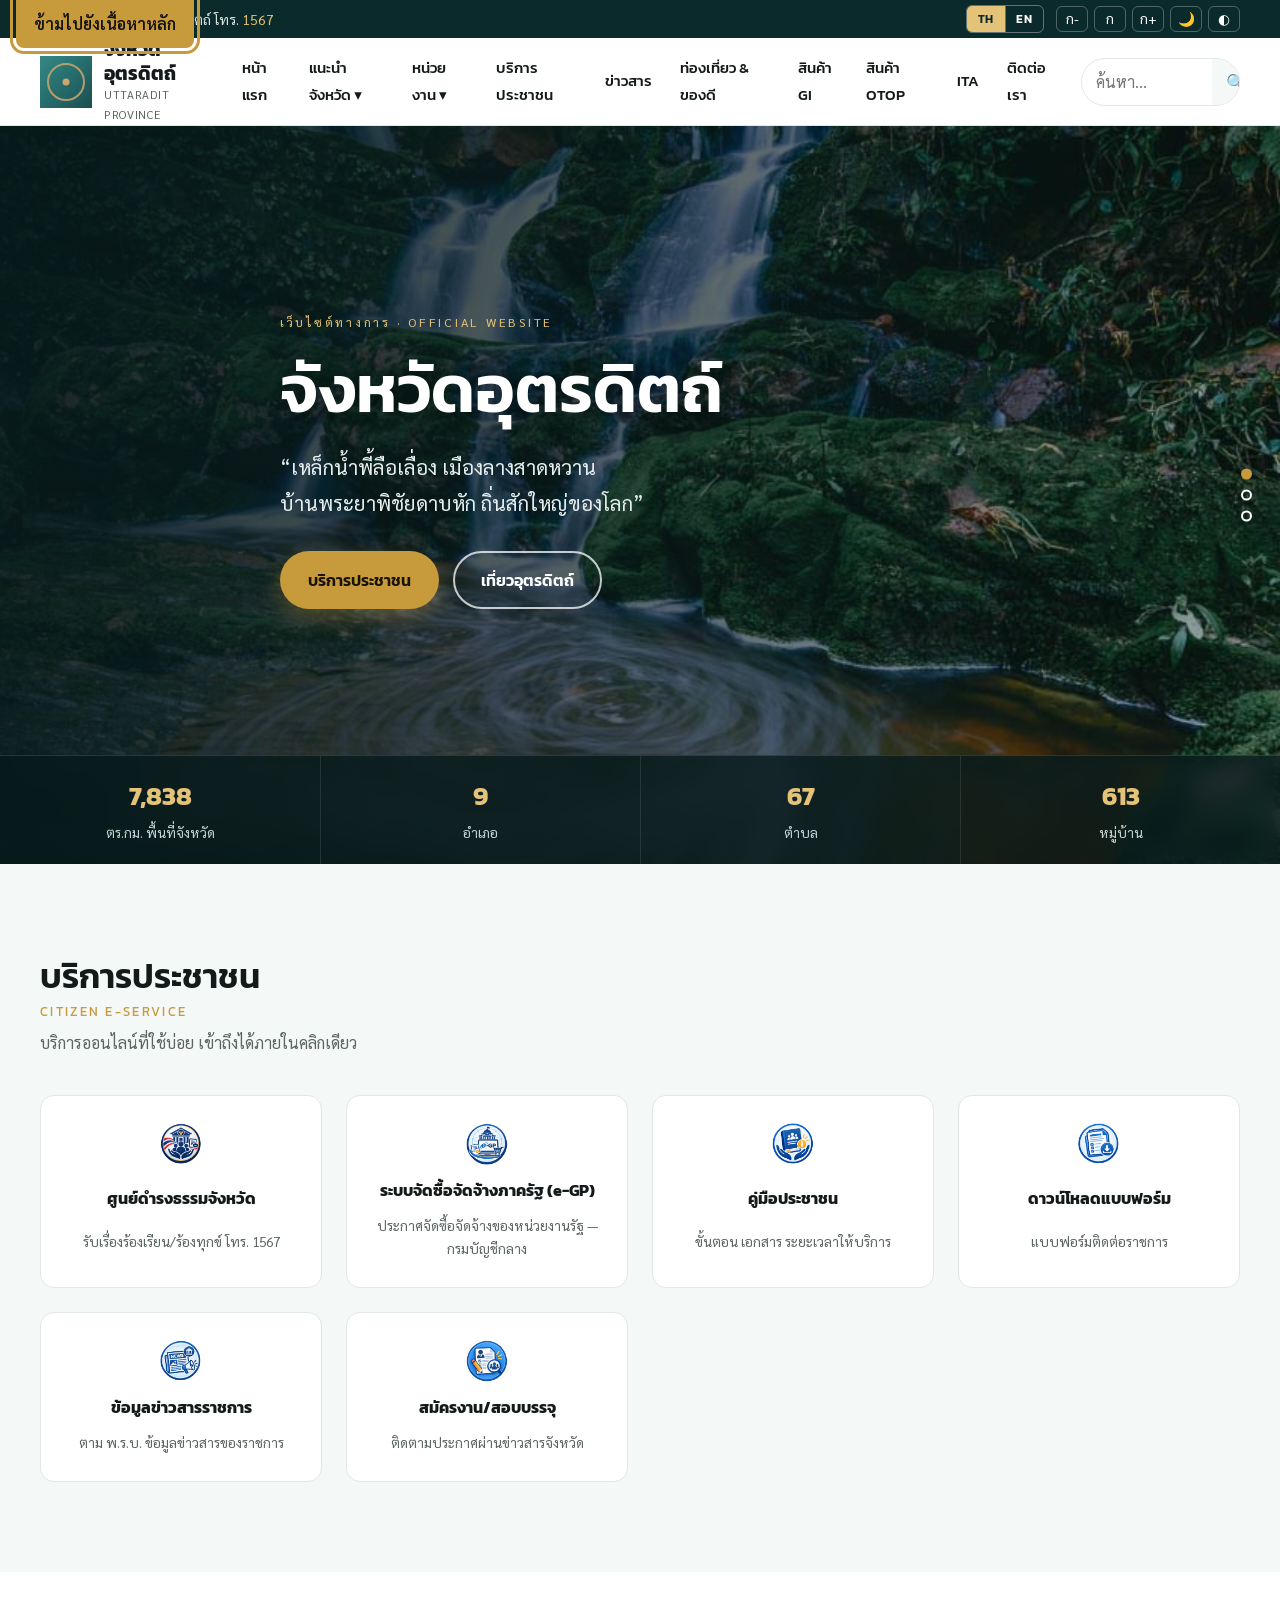
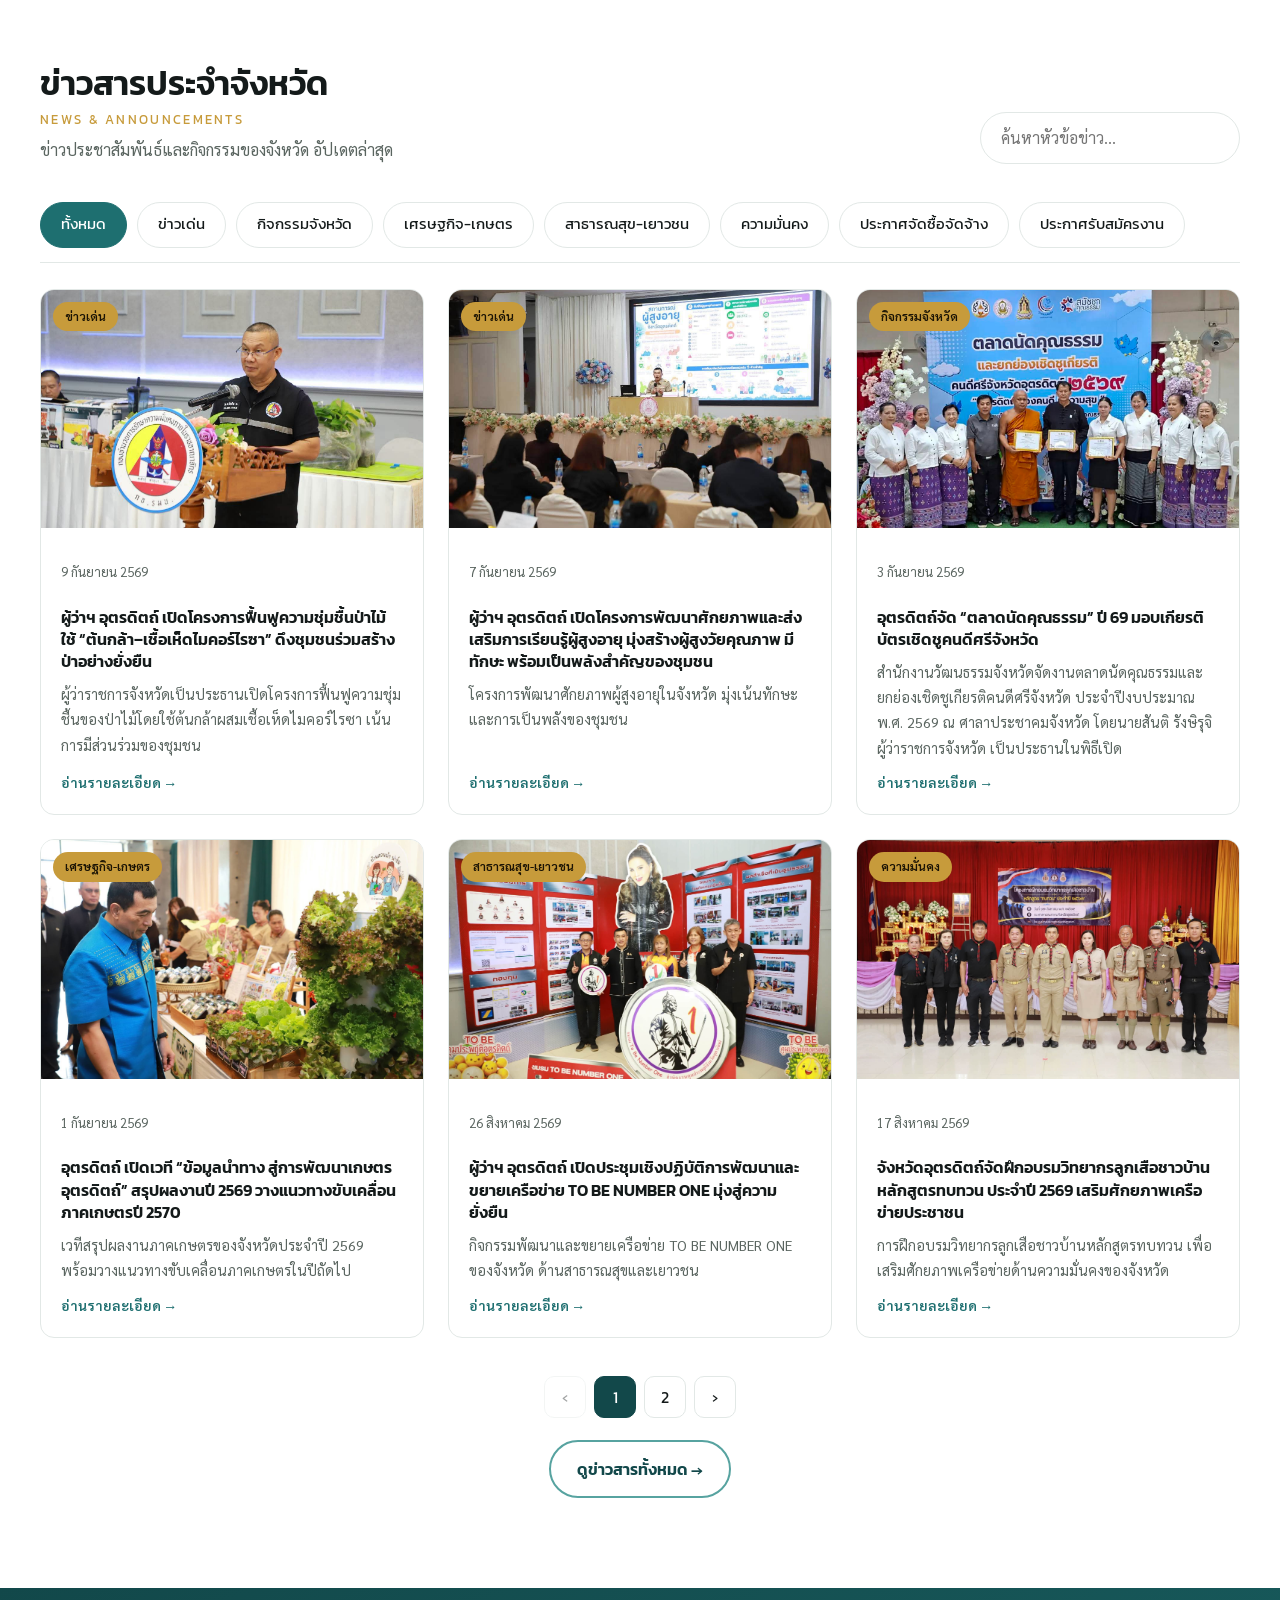
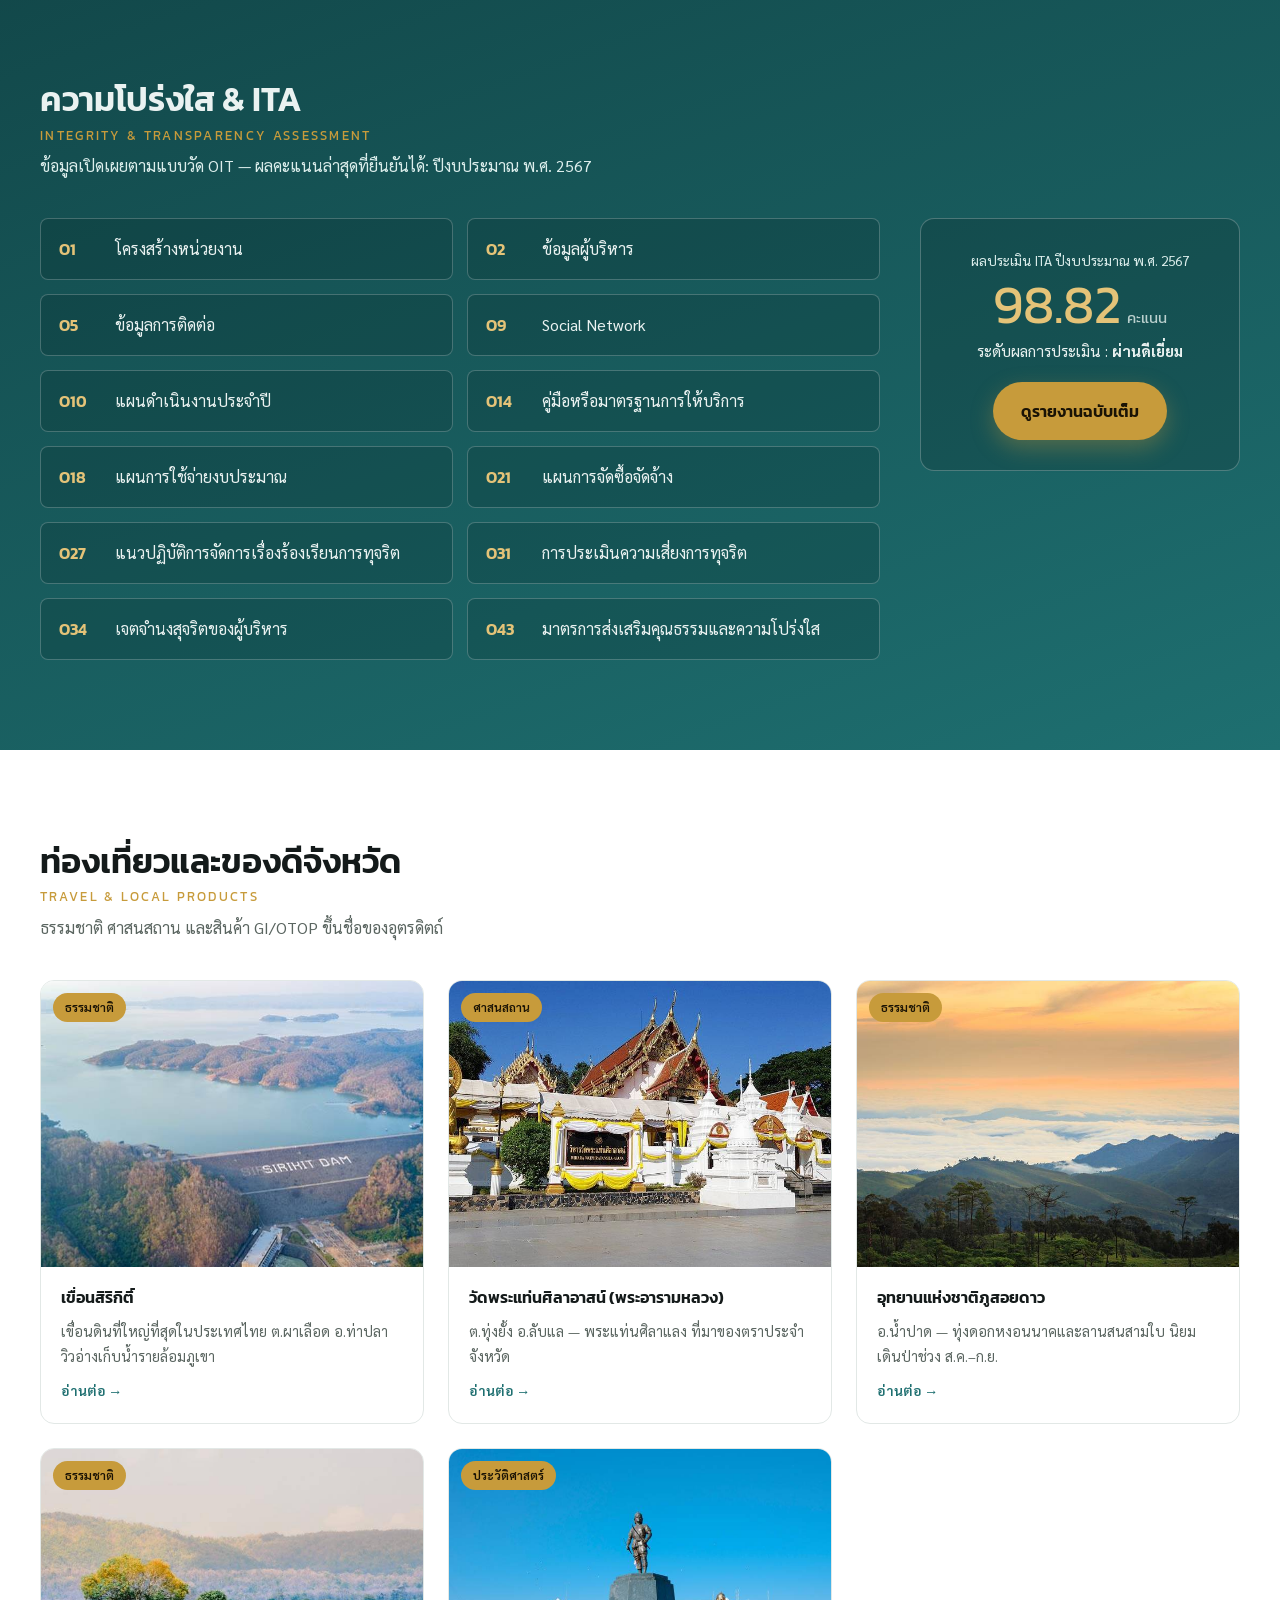
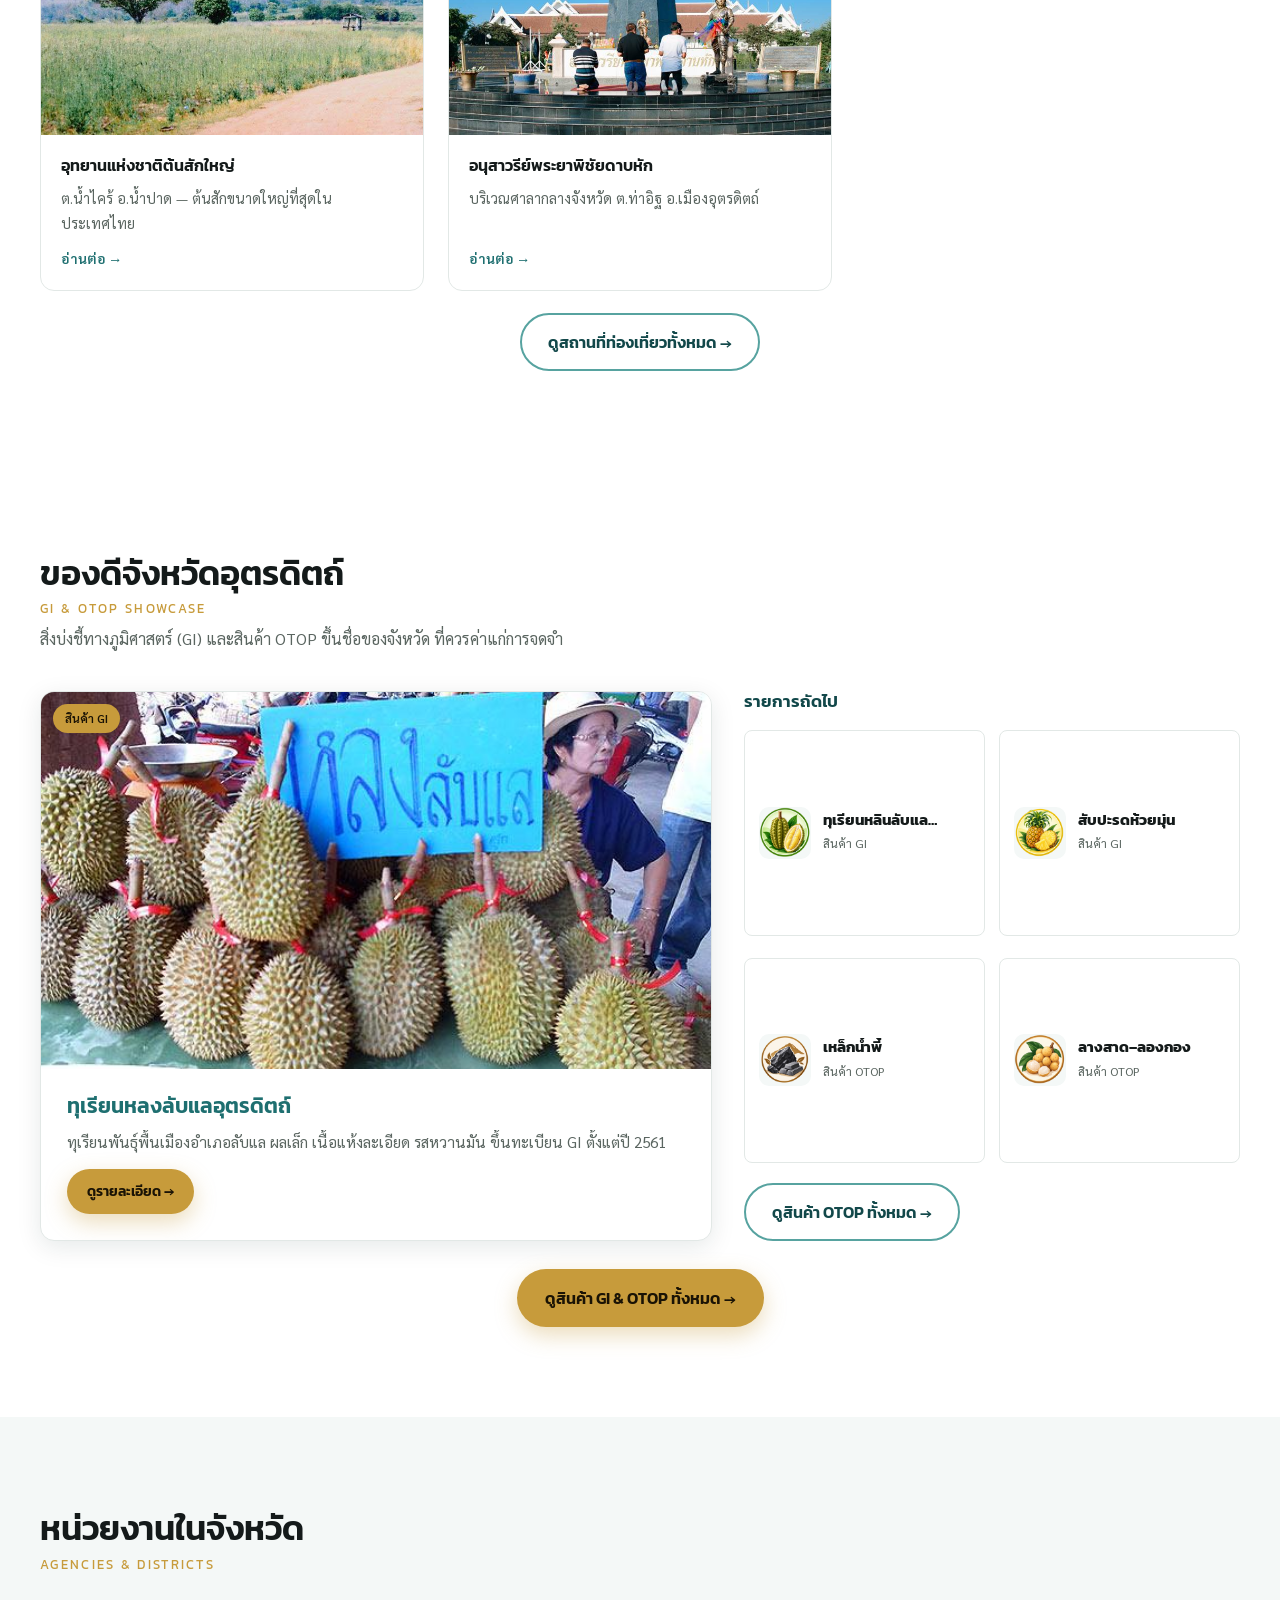
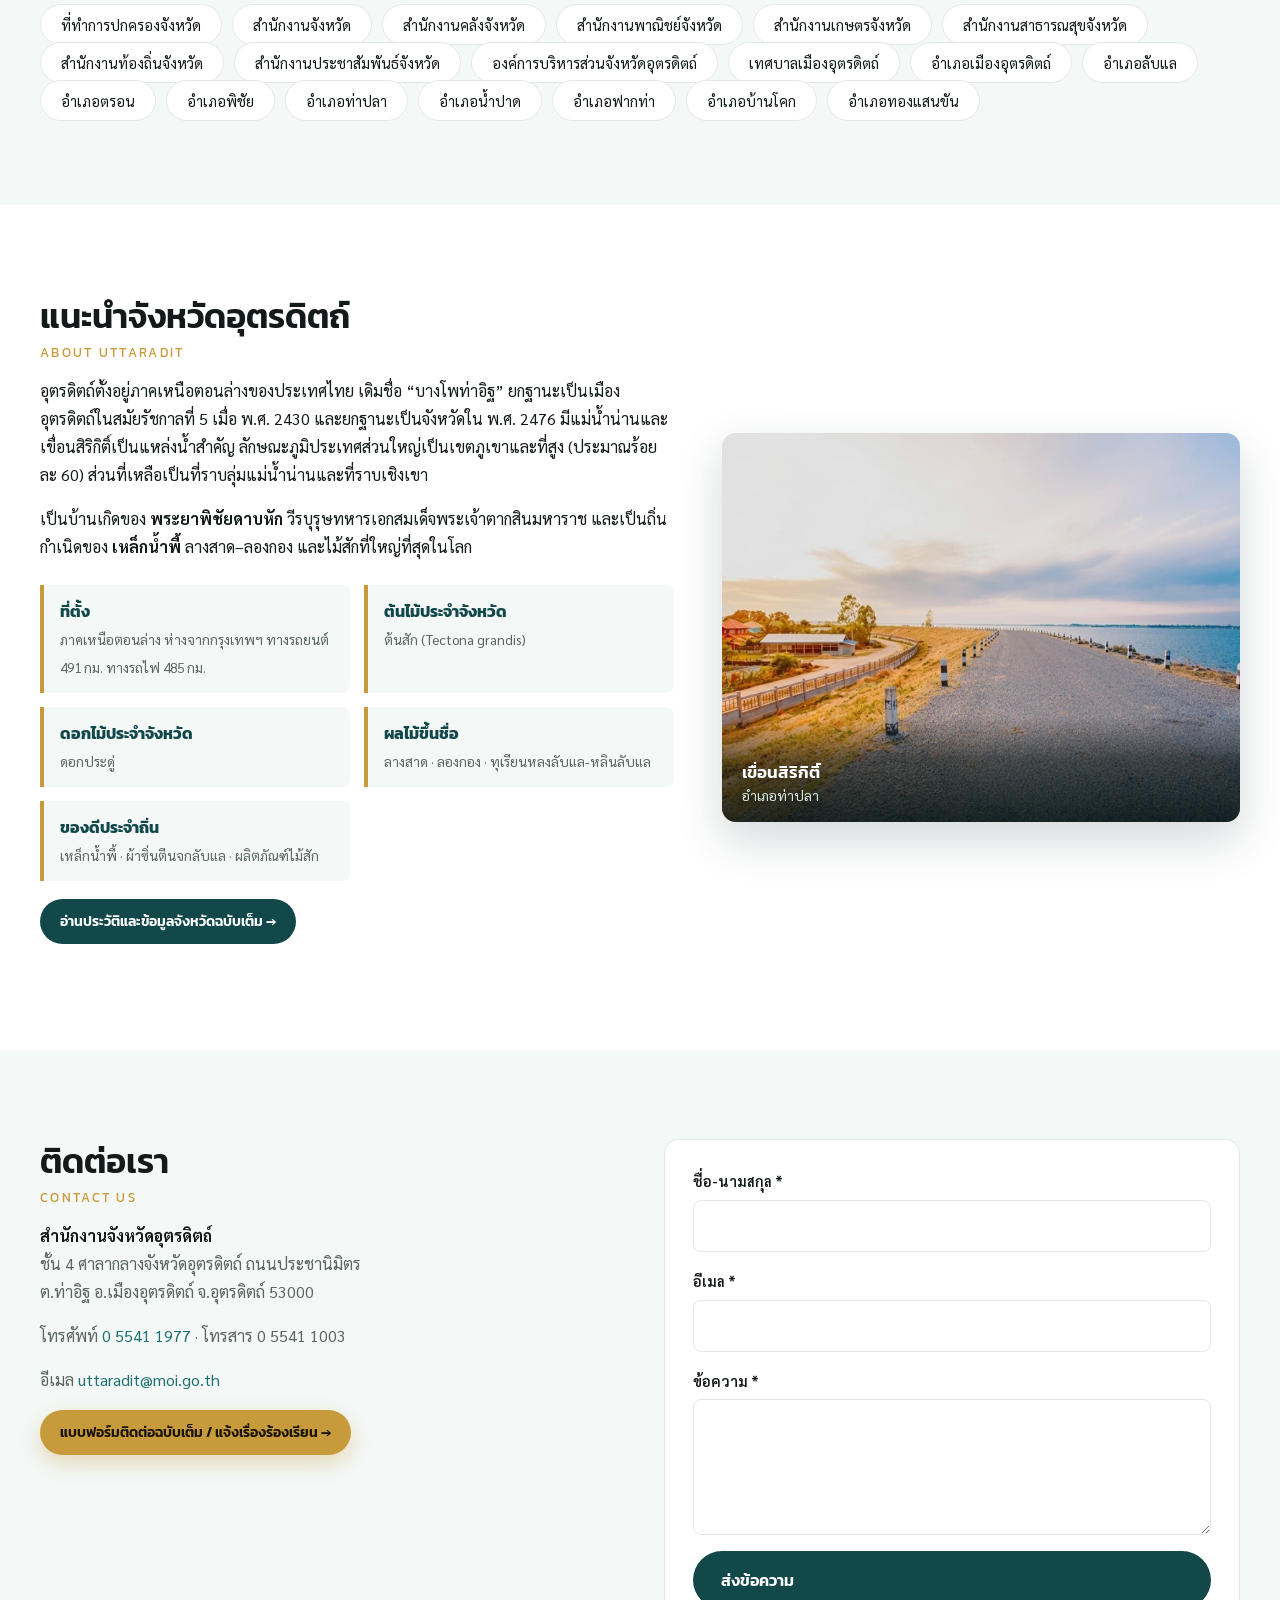
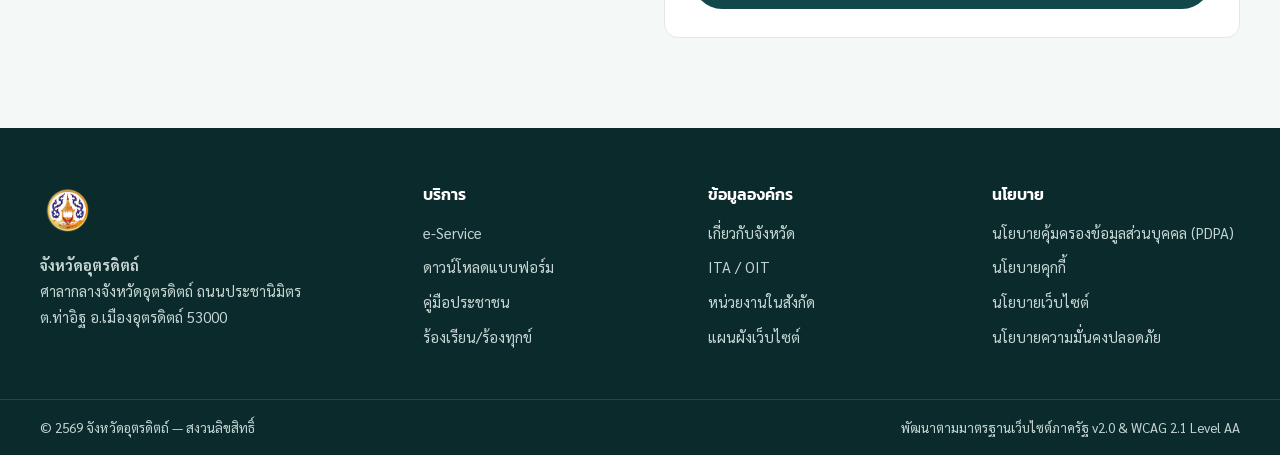
==== commit bf45cbcc: "Replace logo image with icon-192.png" ====
--- a/index.html
+++ b/index.html
@@ -73,7 +73,7 @@
 <header class="hd" id="header">
   <div class="container hd__in">
     <a class="hd__brand" href="#home">
-      <img src="assets/img/logo.png" alt="ตราประจำจังหวัดอุตรดิตถ์" width="52" height="52" data-i18n-attr="alt:brand.sealAlt">
+      <img src="assets/img/icon-192.png" alt="ตราประจำจังหวัดอุตรดิตถ์" width="52" height="52" data-i18n-attr="alt:brand.sealAlt">
       <span><b data-i18n="brand.name">จังหวัดอุตรดิตถ์</b><small data-i18n="brand.sub">Uttaradit Province</small></span>
     </a>
     <button class="hd__burger" id="burger" aria-expanded="false" aria-controls="nav" aria-label="เปิดเมนู" data-i18n-attr="aria-label:nav.open">
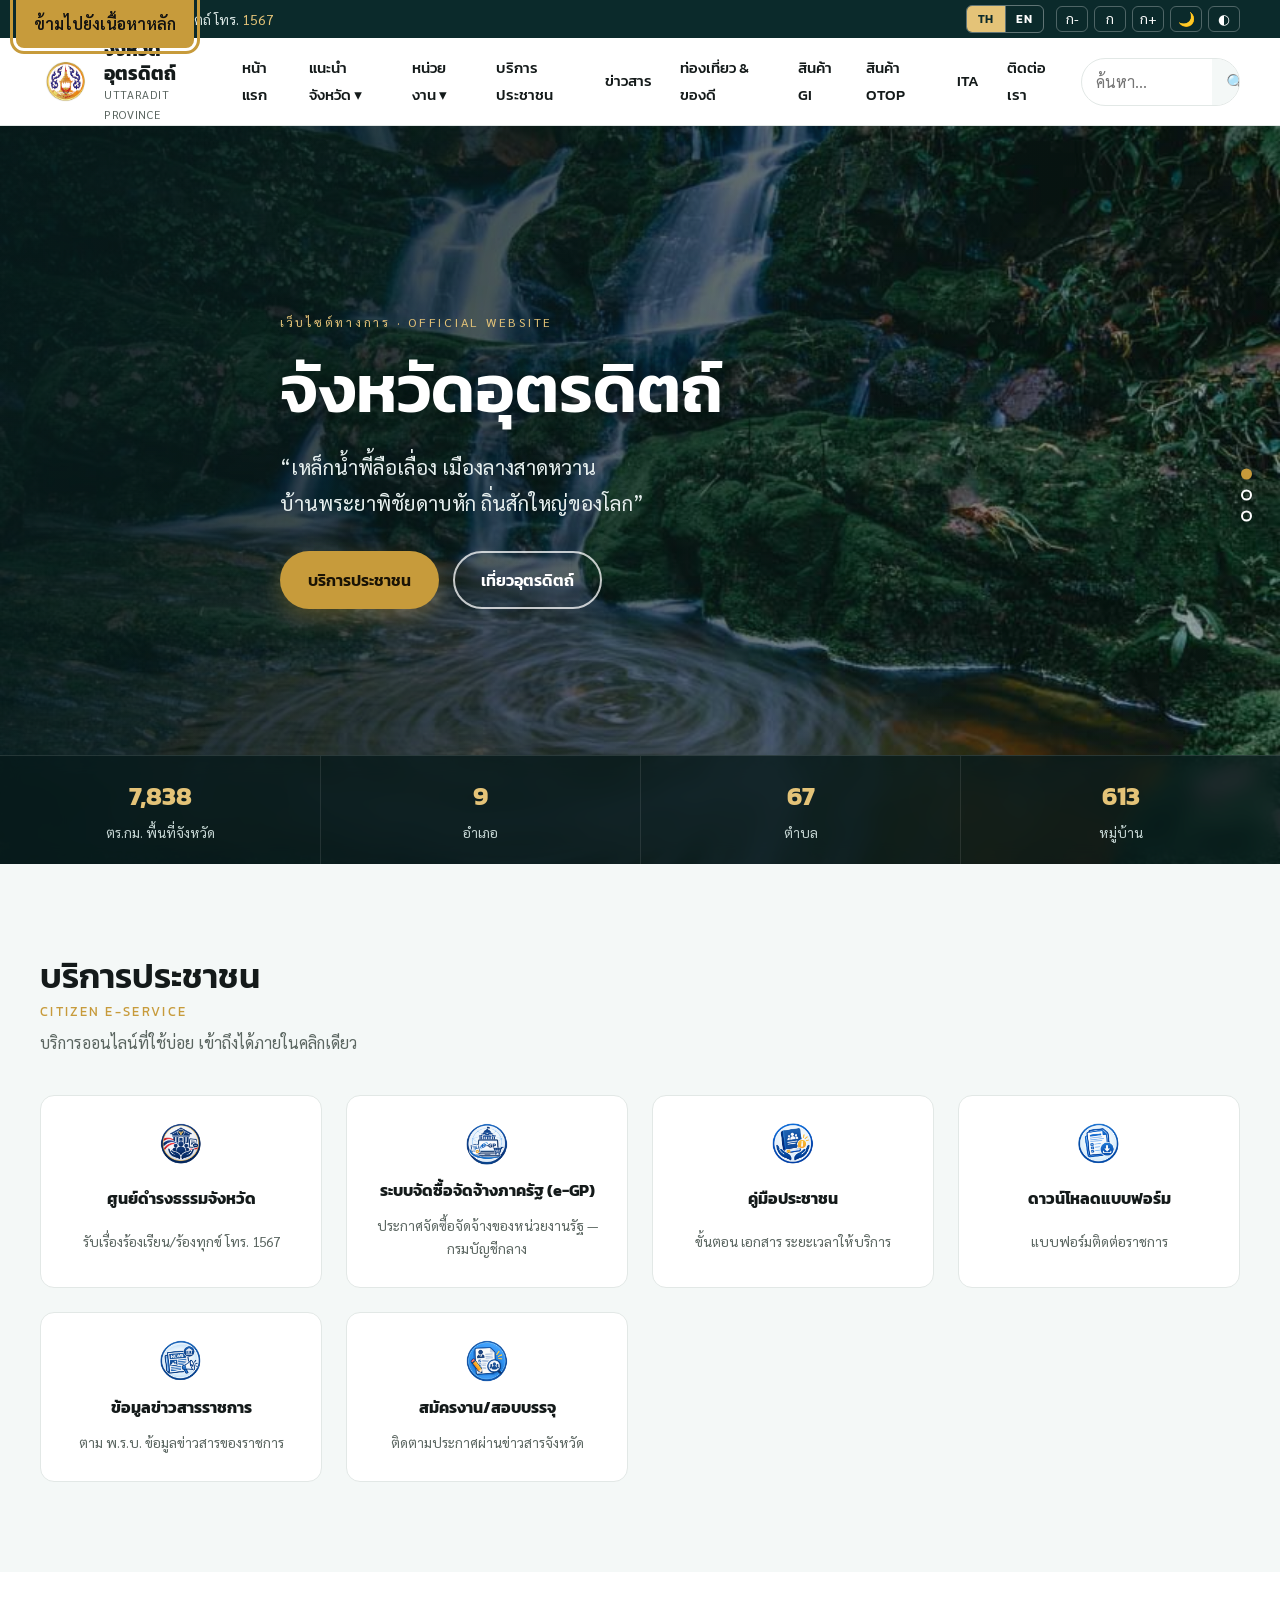
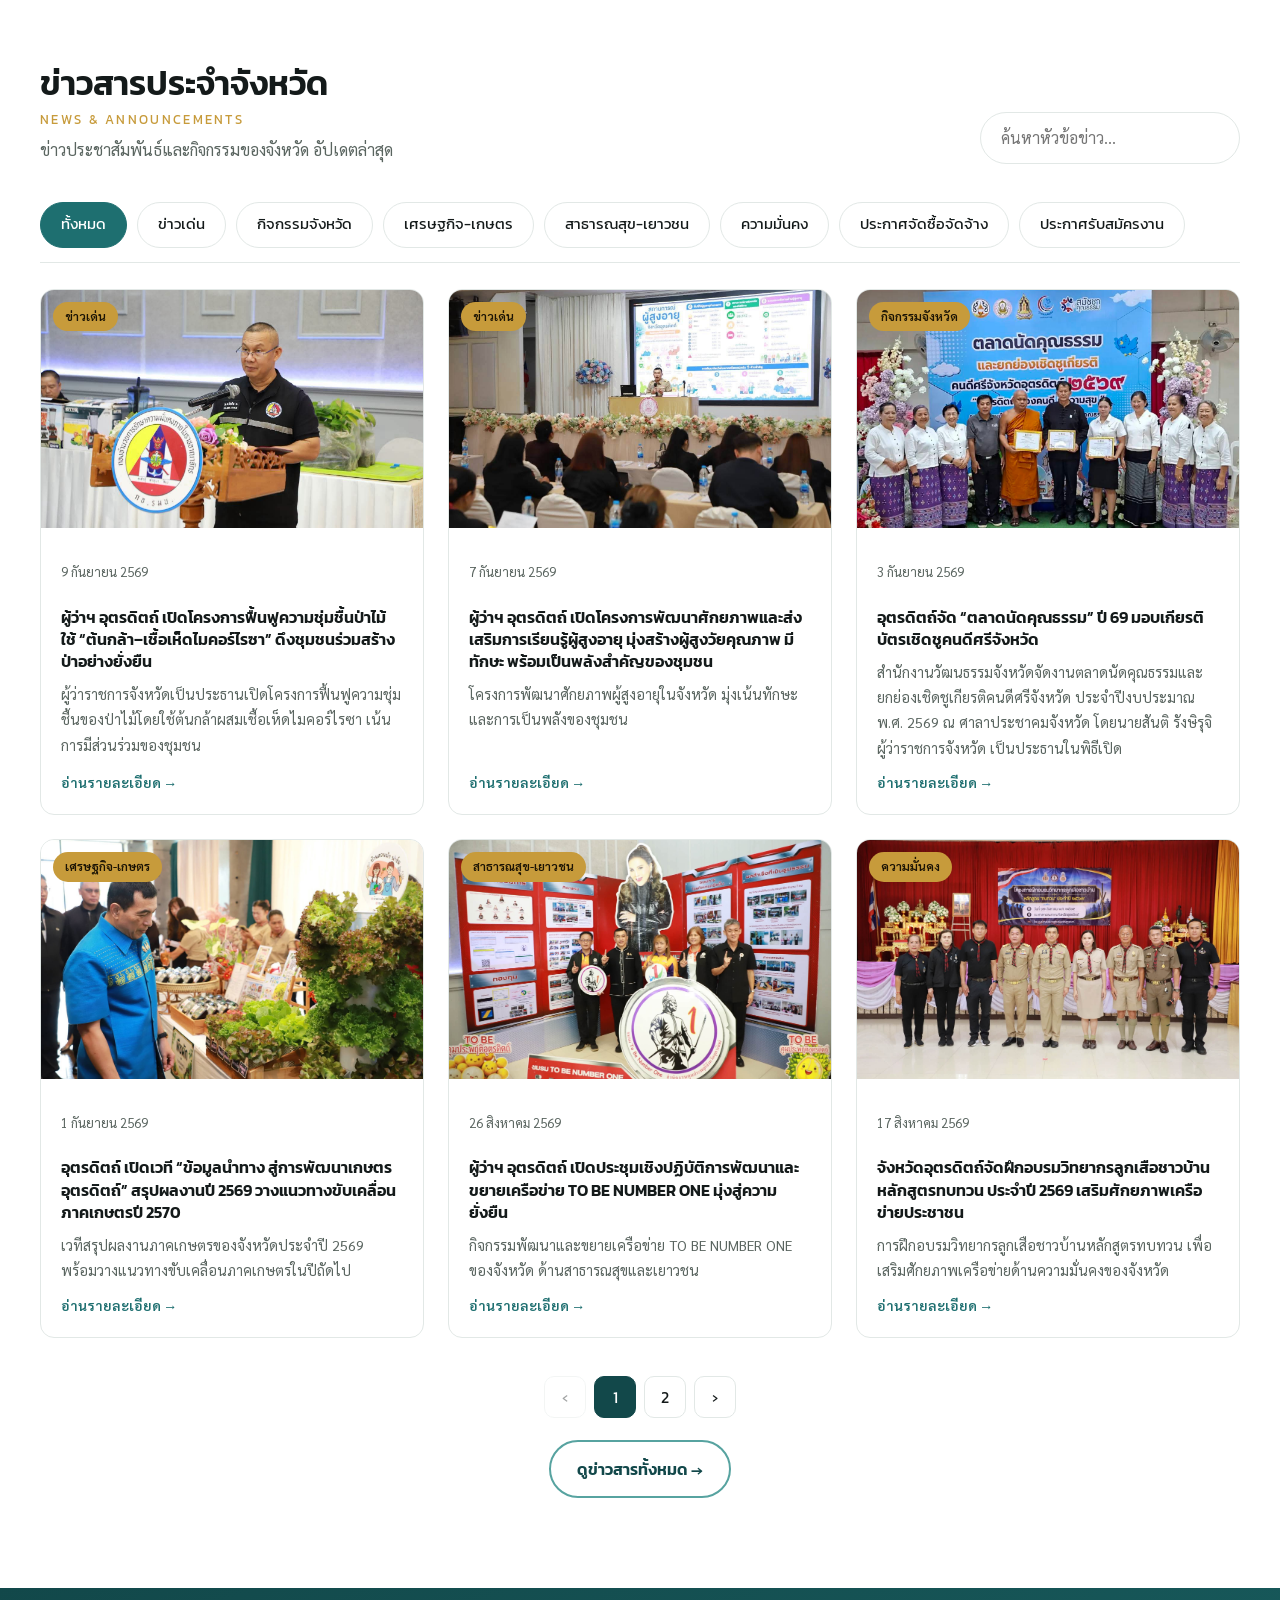
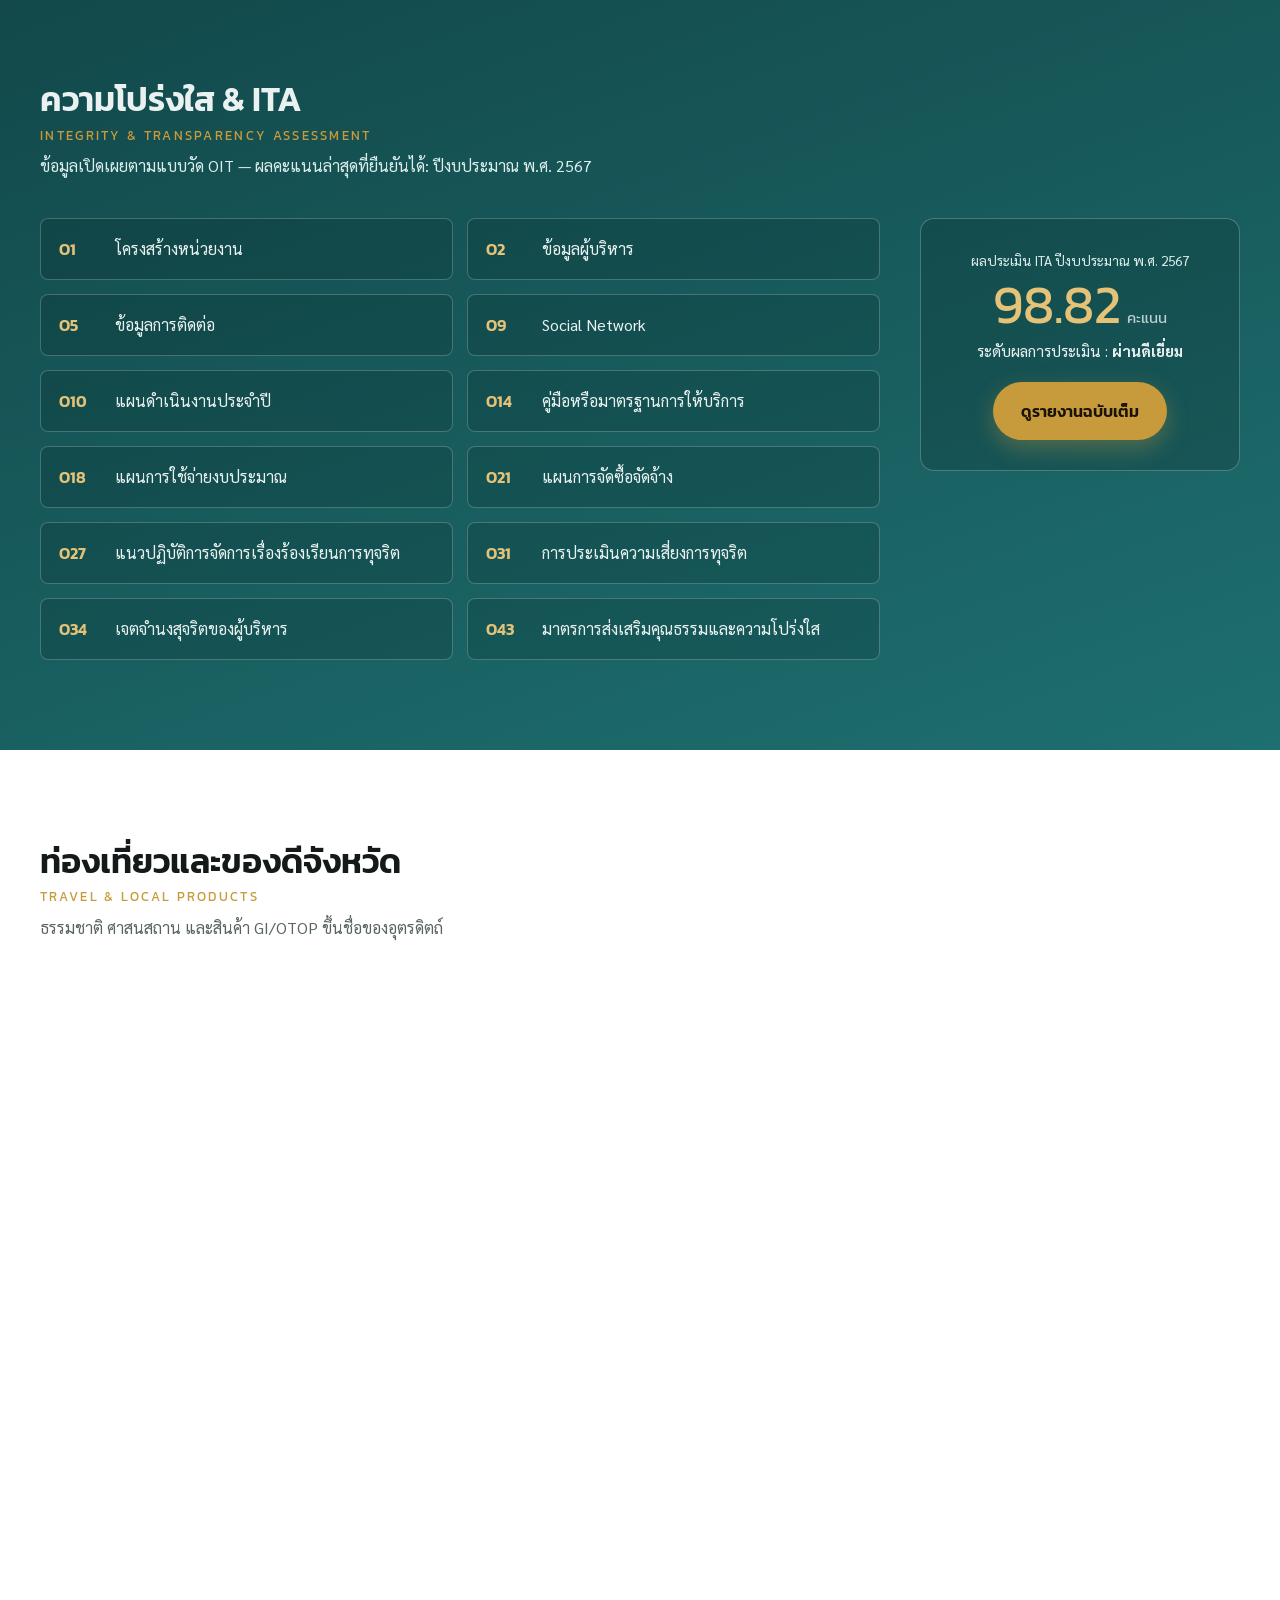
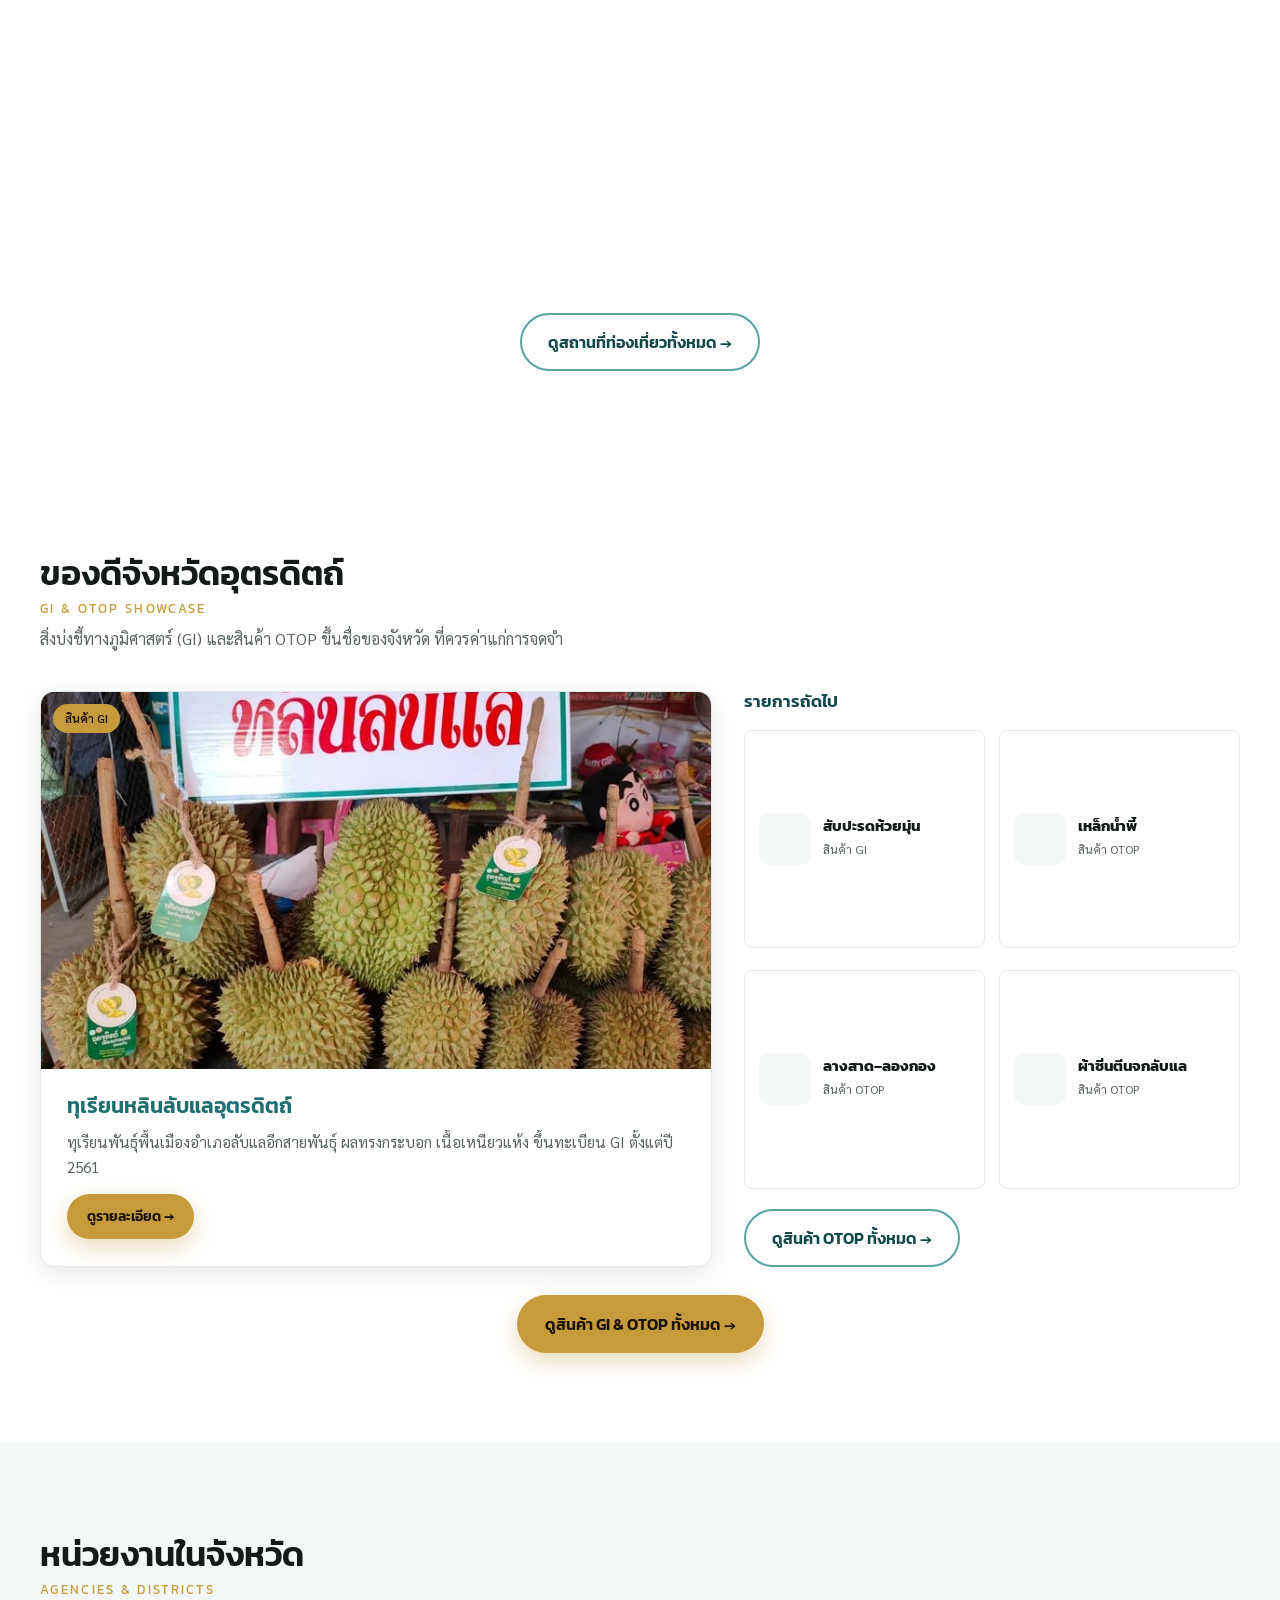
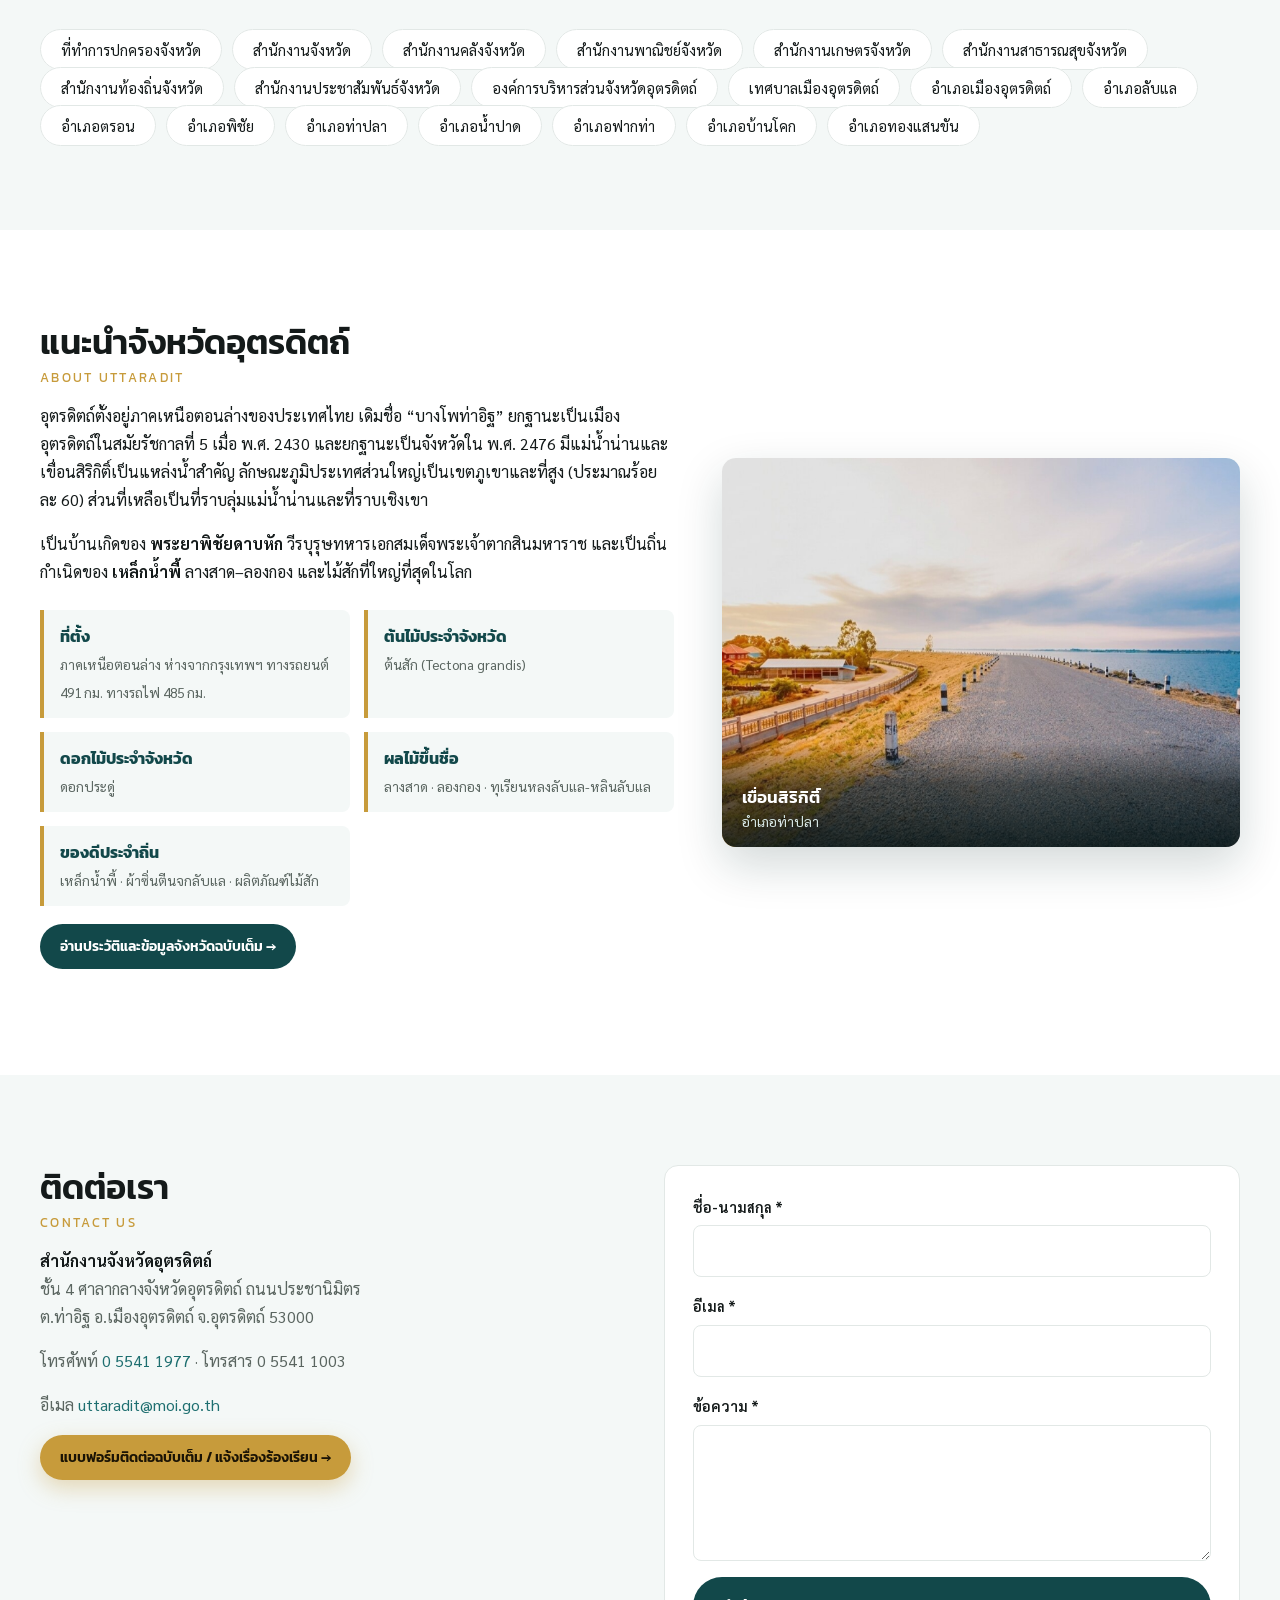
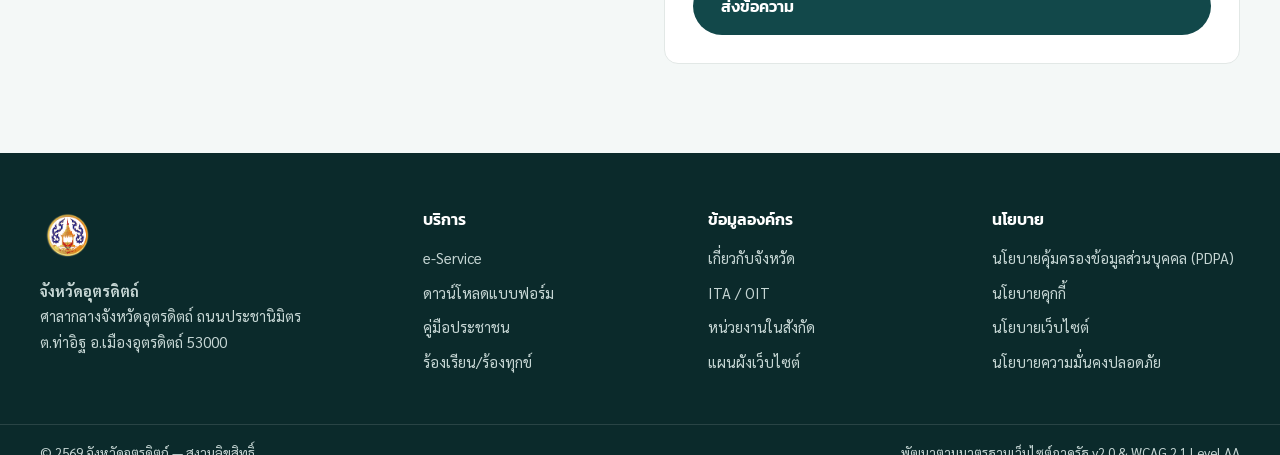
==== commit 28b3ceb0: "Replace header image with new logo" ====
--- a/index.html
+++ b/index.html
@@ -73,7 +73,7 @@
 <header class="hd" id="header">
   <div class="container hd__in">
     <a class="hd__brand" href="#home">
-      <img src="assets/img/icon-192.png" alt="ตราประจำจังหวัดอุตรดิตถ์" width="52" height="52" data-i18n-attr="alt:brand.sealAlt">
+      <img src="assets/img/logo.png" alt="ตราประจำจังหวัดอุตรดิตถ์" width="52" height="52" data-i18n-attr="alt:brand.sealAlt">
       <span><b data-i18n="brand.name">จังหวัดอุตรดิตถ์</b><small data-i18n="brand.sub">Uttaradit Province</small></span>
     </a>
     <button class="hd__burger" id="burger" aria-expanded="false" aria-controls="nav" aria-label="เปิดเมนู" data-i18n-attr="aria-label:nav.open">
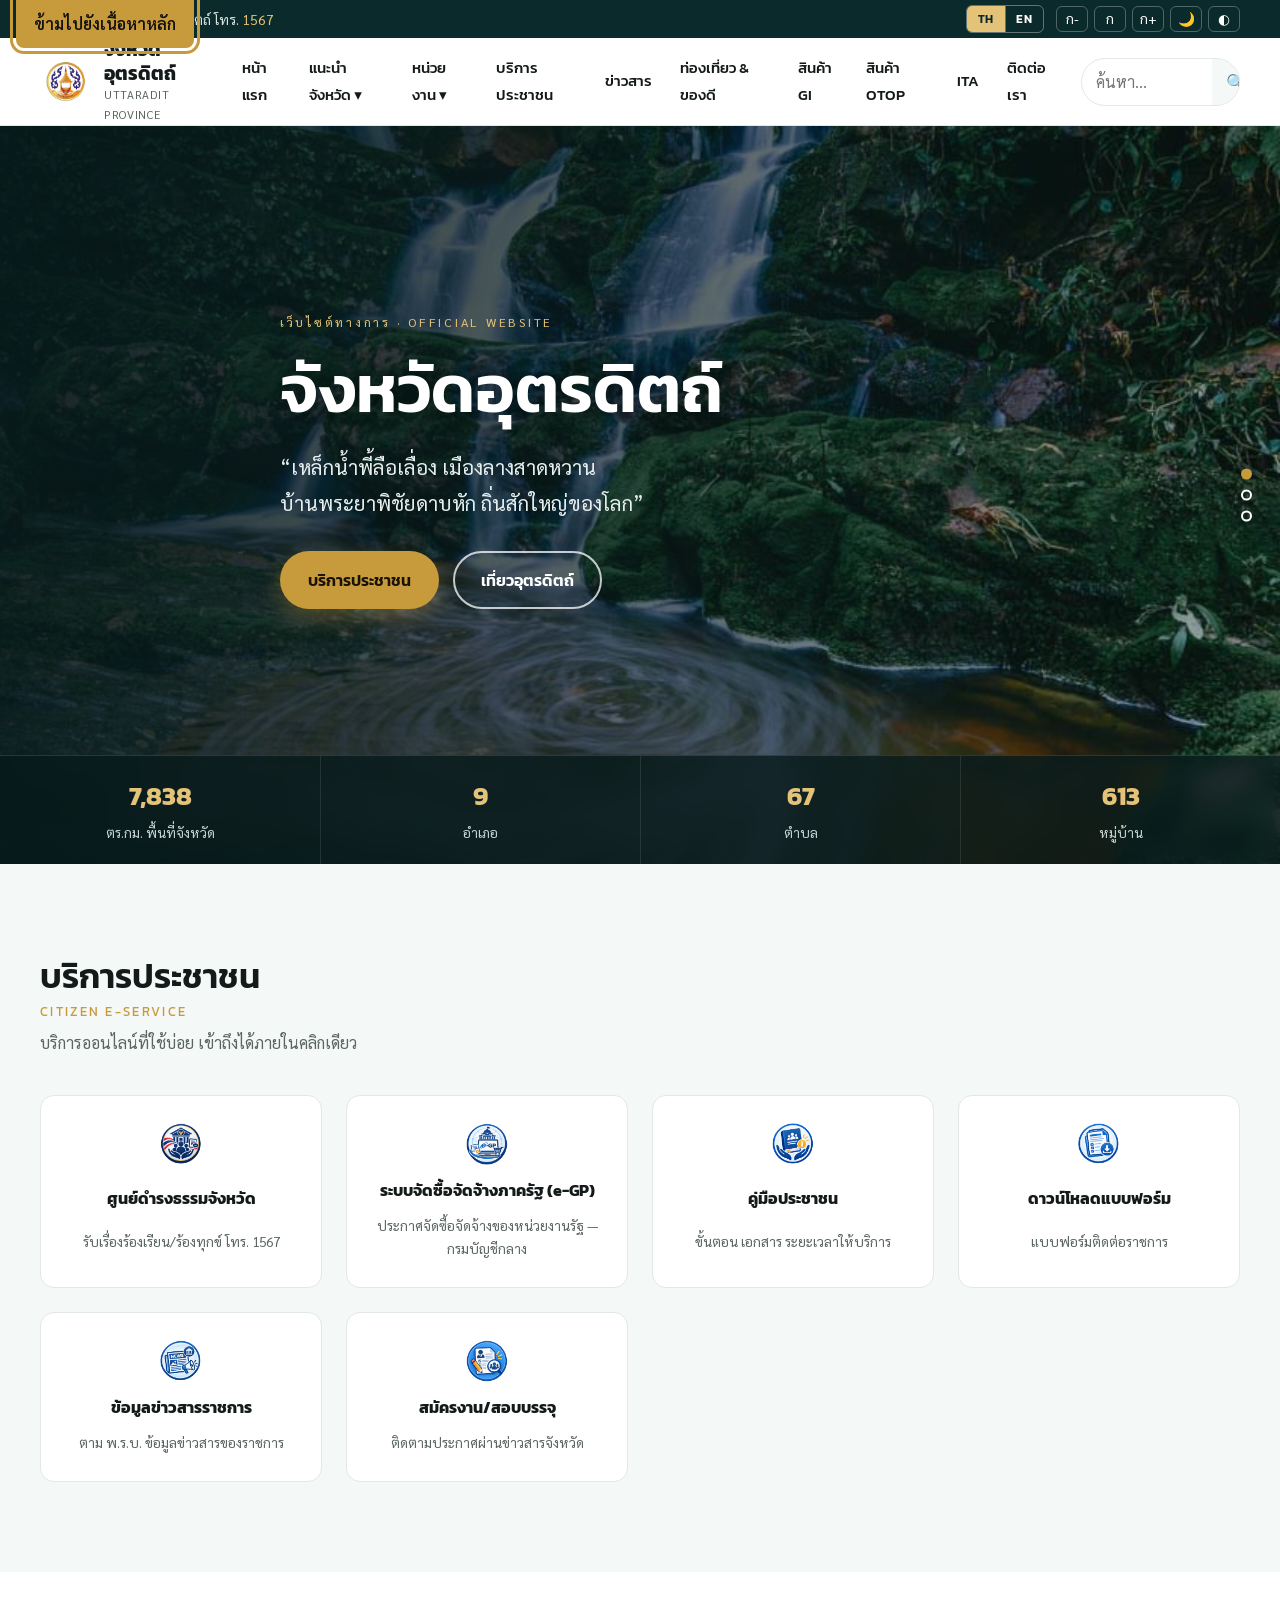
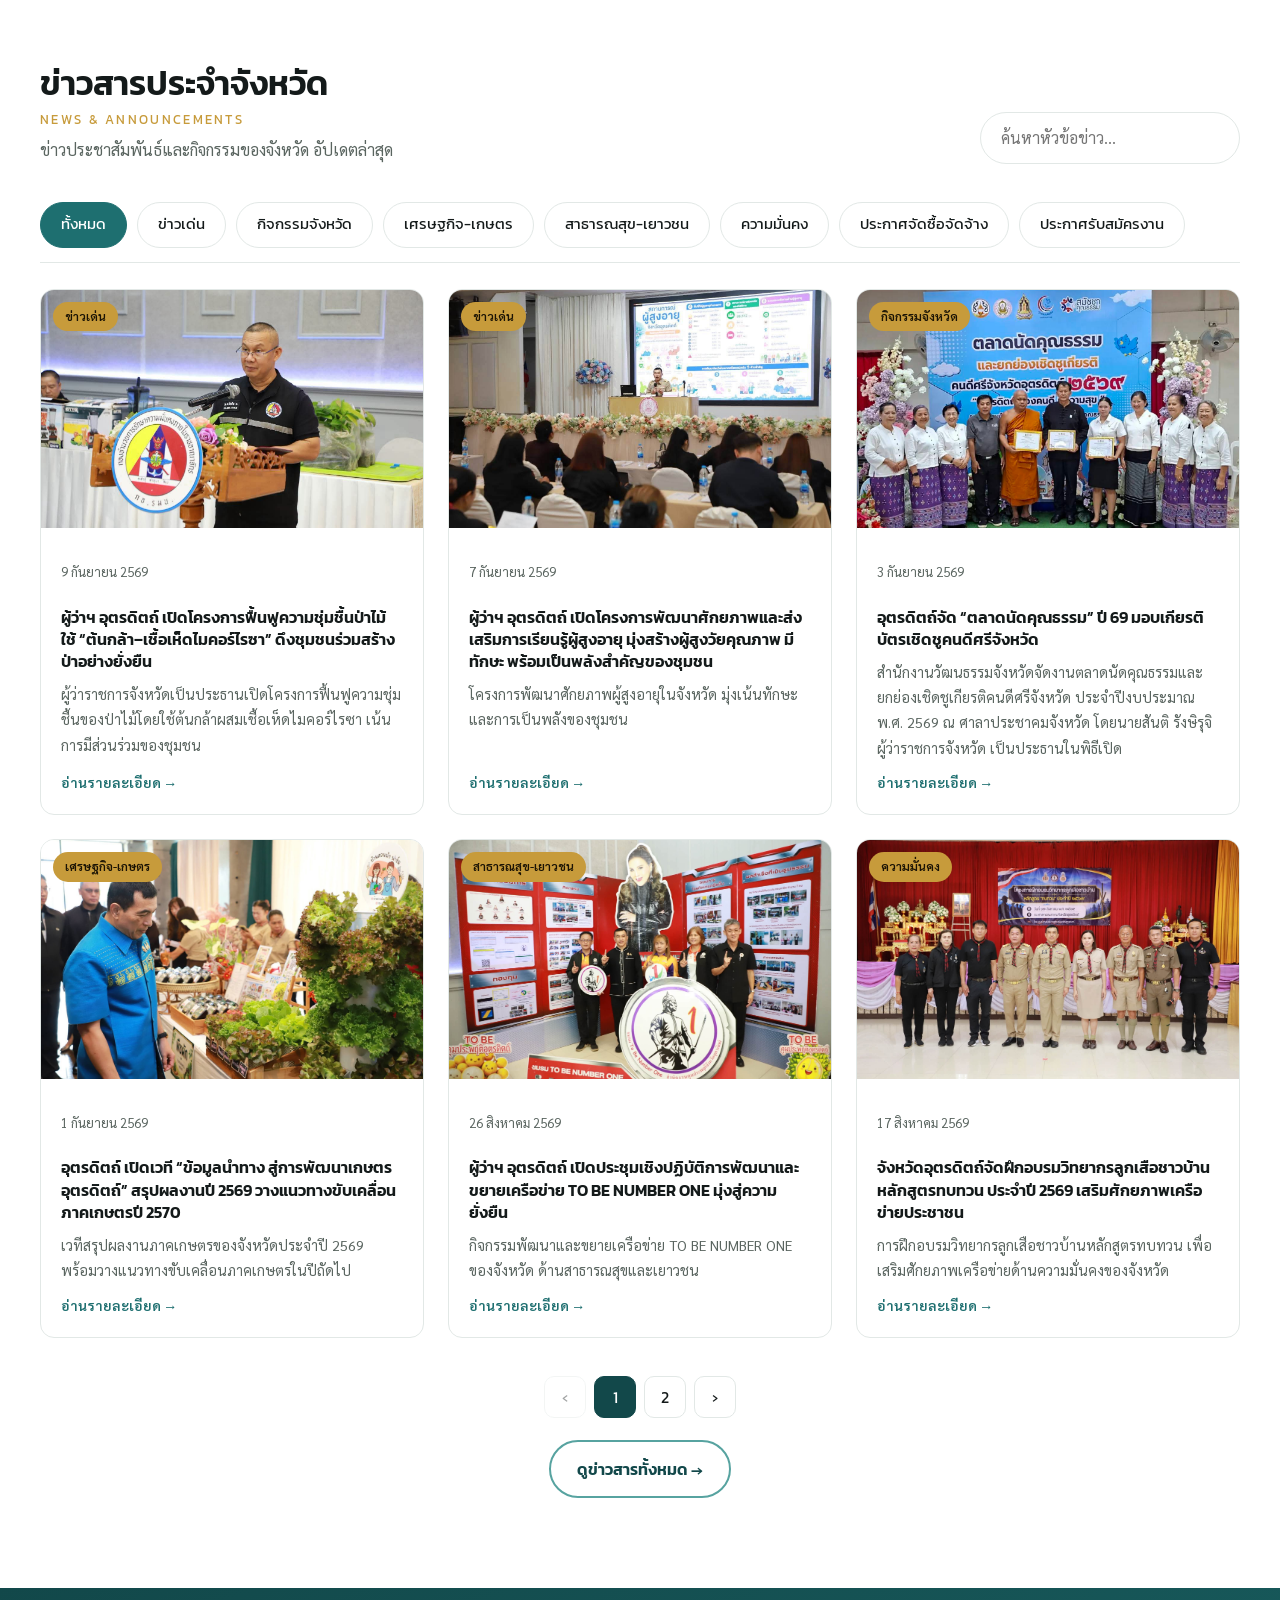
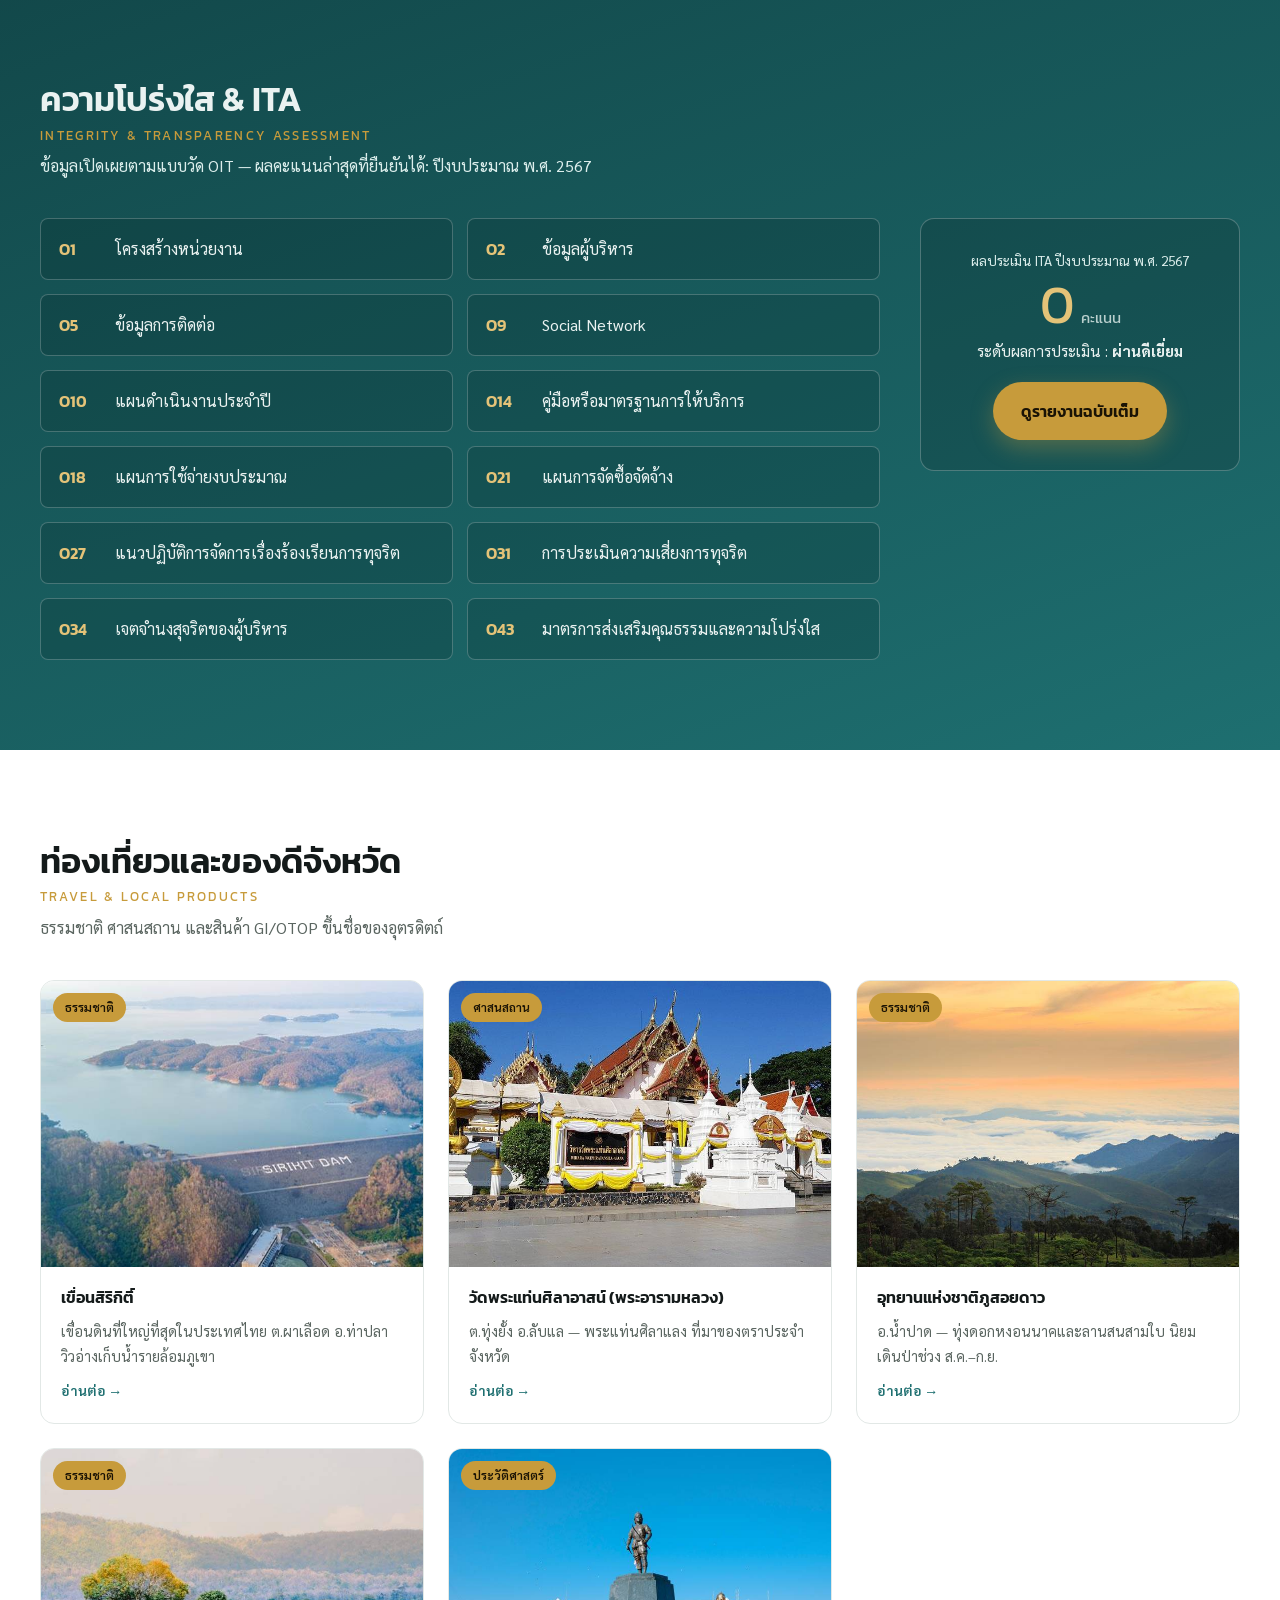
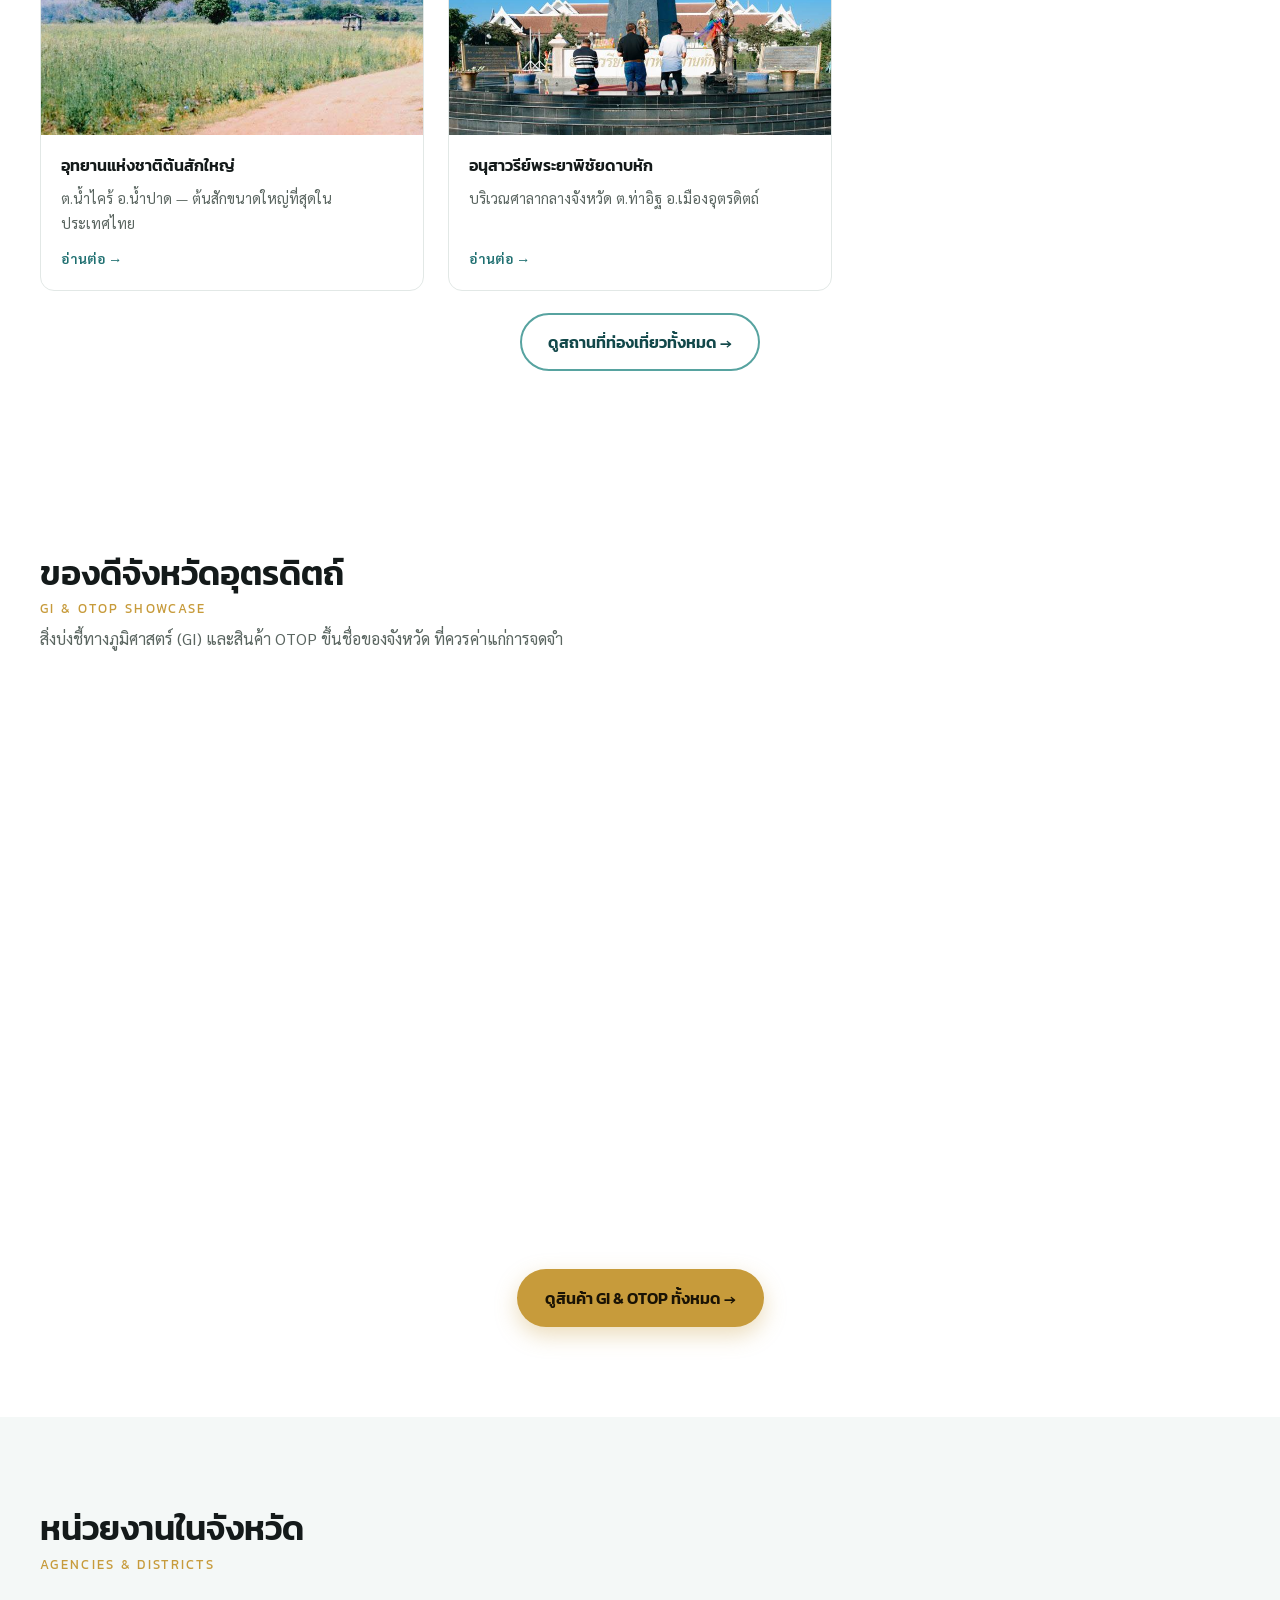
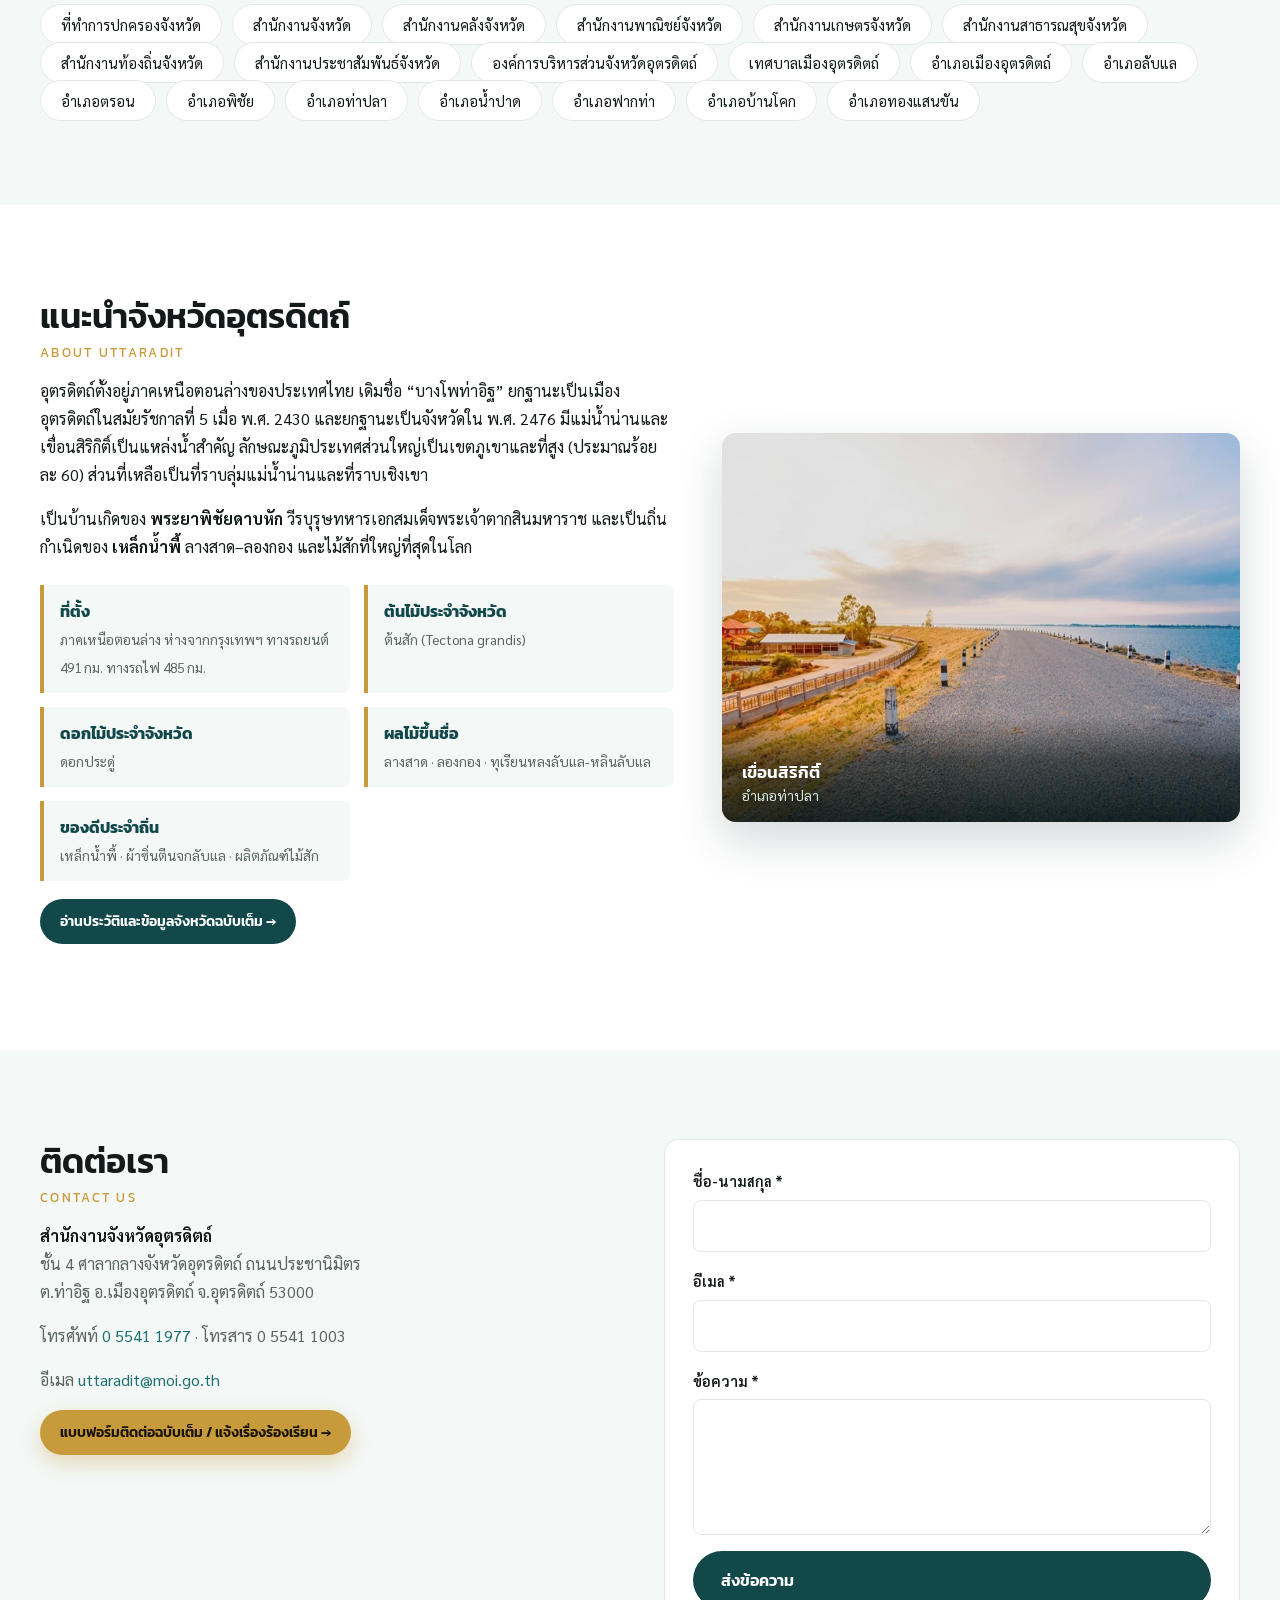
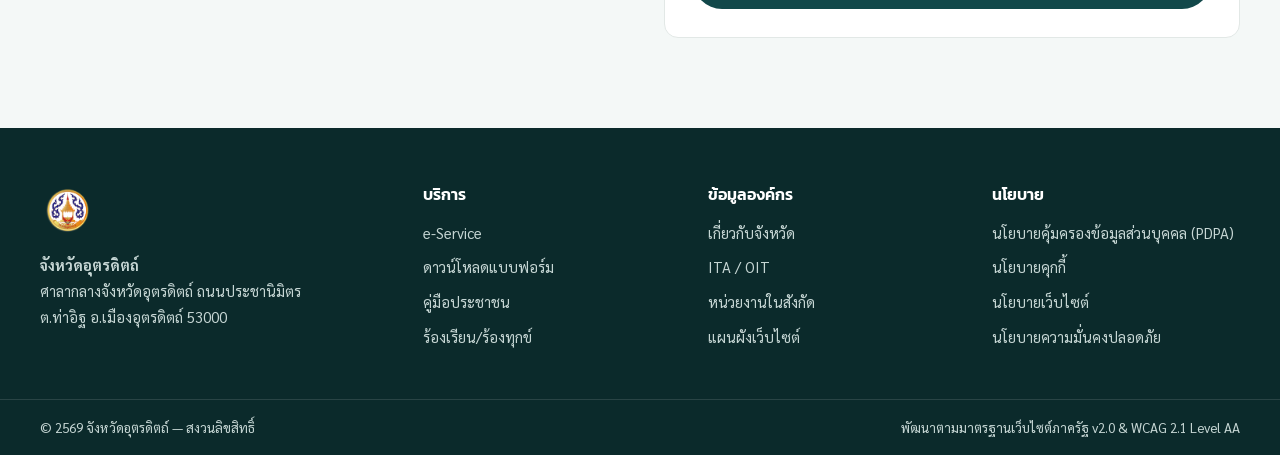
==== commit 11c608a9: "Update favicon link to use logo.png" ====
--- a/index.html
+++ b/index.html
@@ -7,7 +7,7 @@
 <meta name="description" content="เว็บไซต์ทางการจังหวัดอุตรดิตถ์ ข่าวสาร บริการประชาชน (e-Service) ข้อมูลหน่วยงาน แหล่งท่องเที่ยว และข้อมูลความโปร่งใส ITA" data-i18n-attr="content:home.054">
 <meta property="og:title" content="จังหวัดอุตรดิตถ์" data-i18n-attr="content:brand.name">
 <meta property="og:image" content="assets/img/og.jpg">
-<link rel="icon" href="assets/favicon.svg" type="image/svg+xml">
+<link rel="icon" href="assets/img/logo.png" type="image/svg+xml">
 <meta name="theme-color" content="#12484A">
 <link rel="manifest" href="manifest.webmanifest">
 <link rel="preconnect" href="https://fonts.googleapis.com">
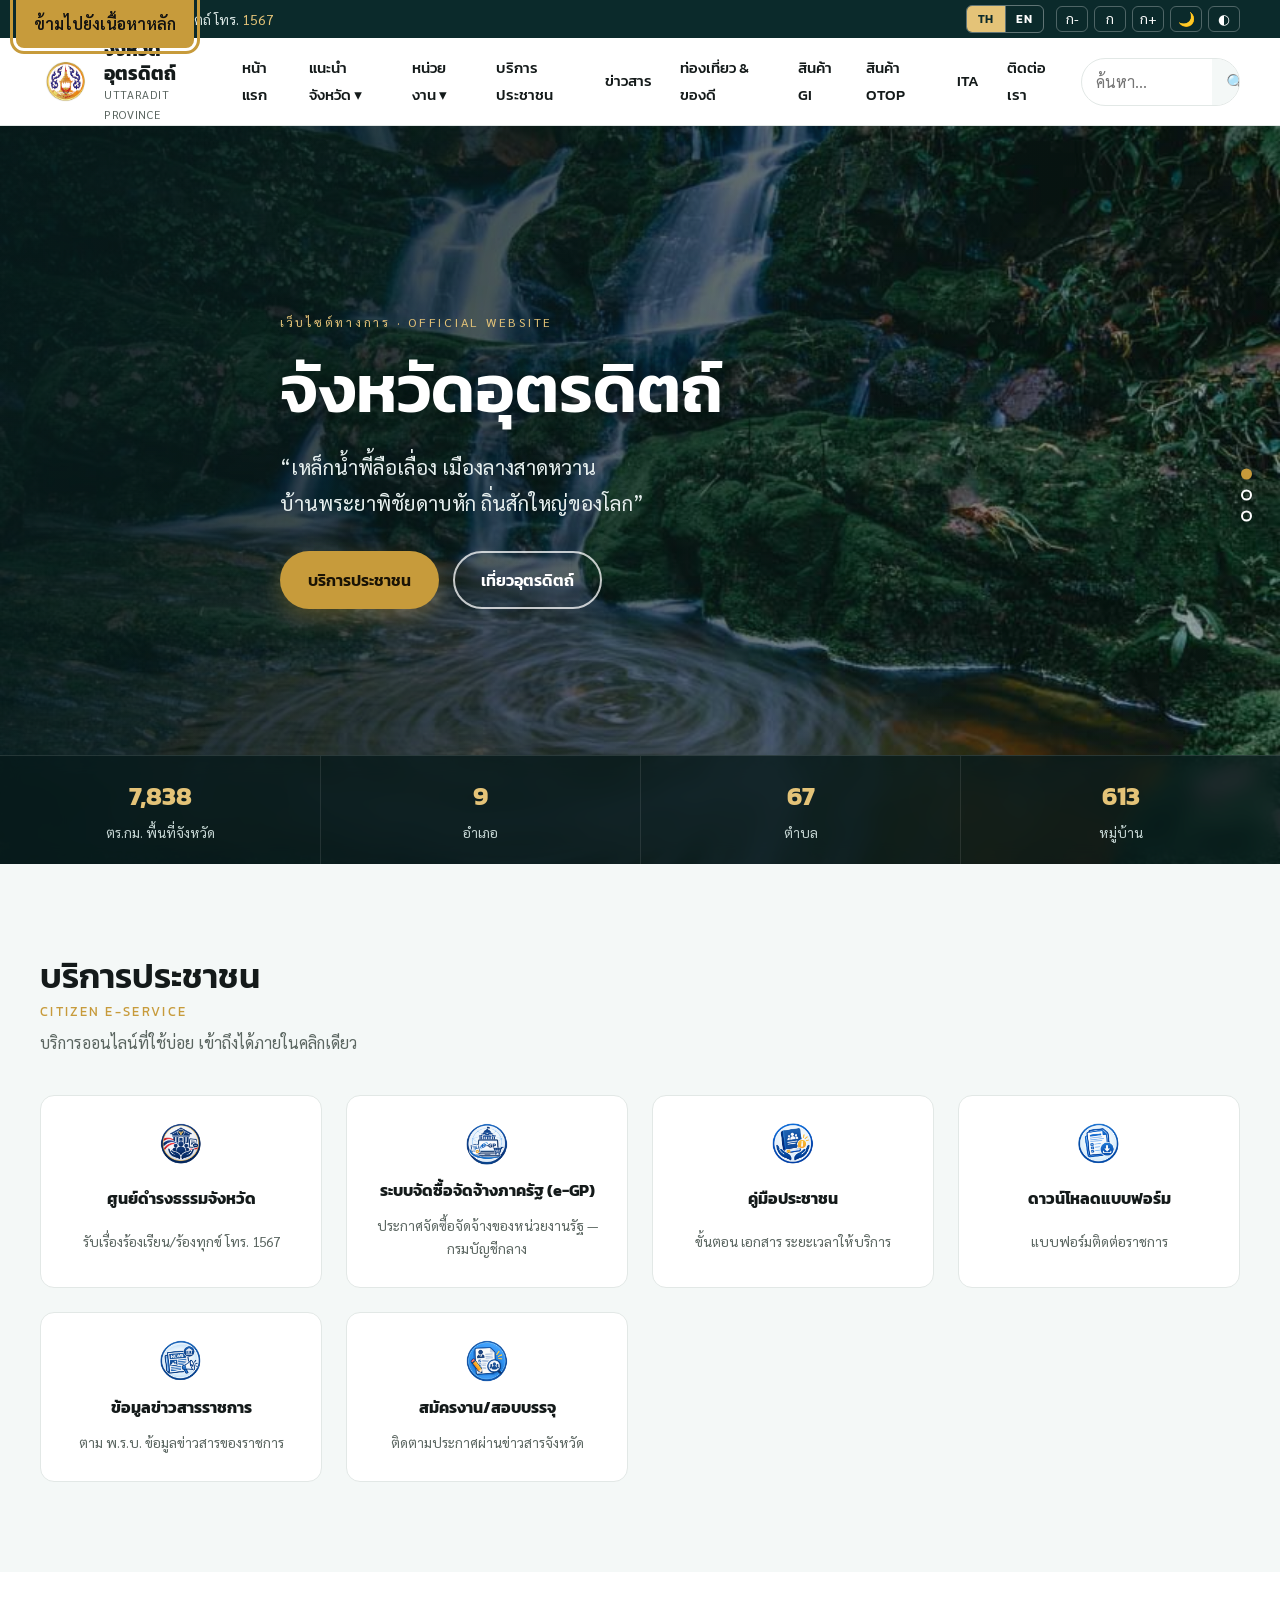
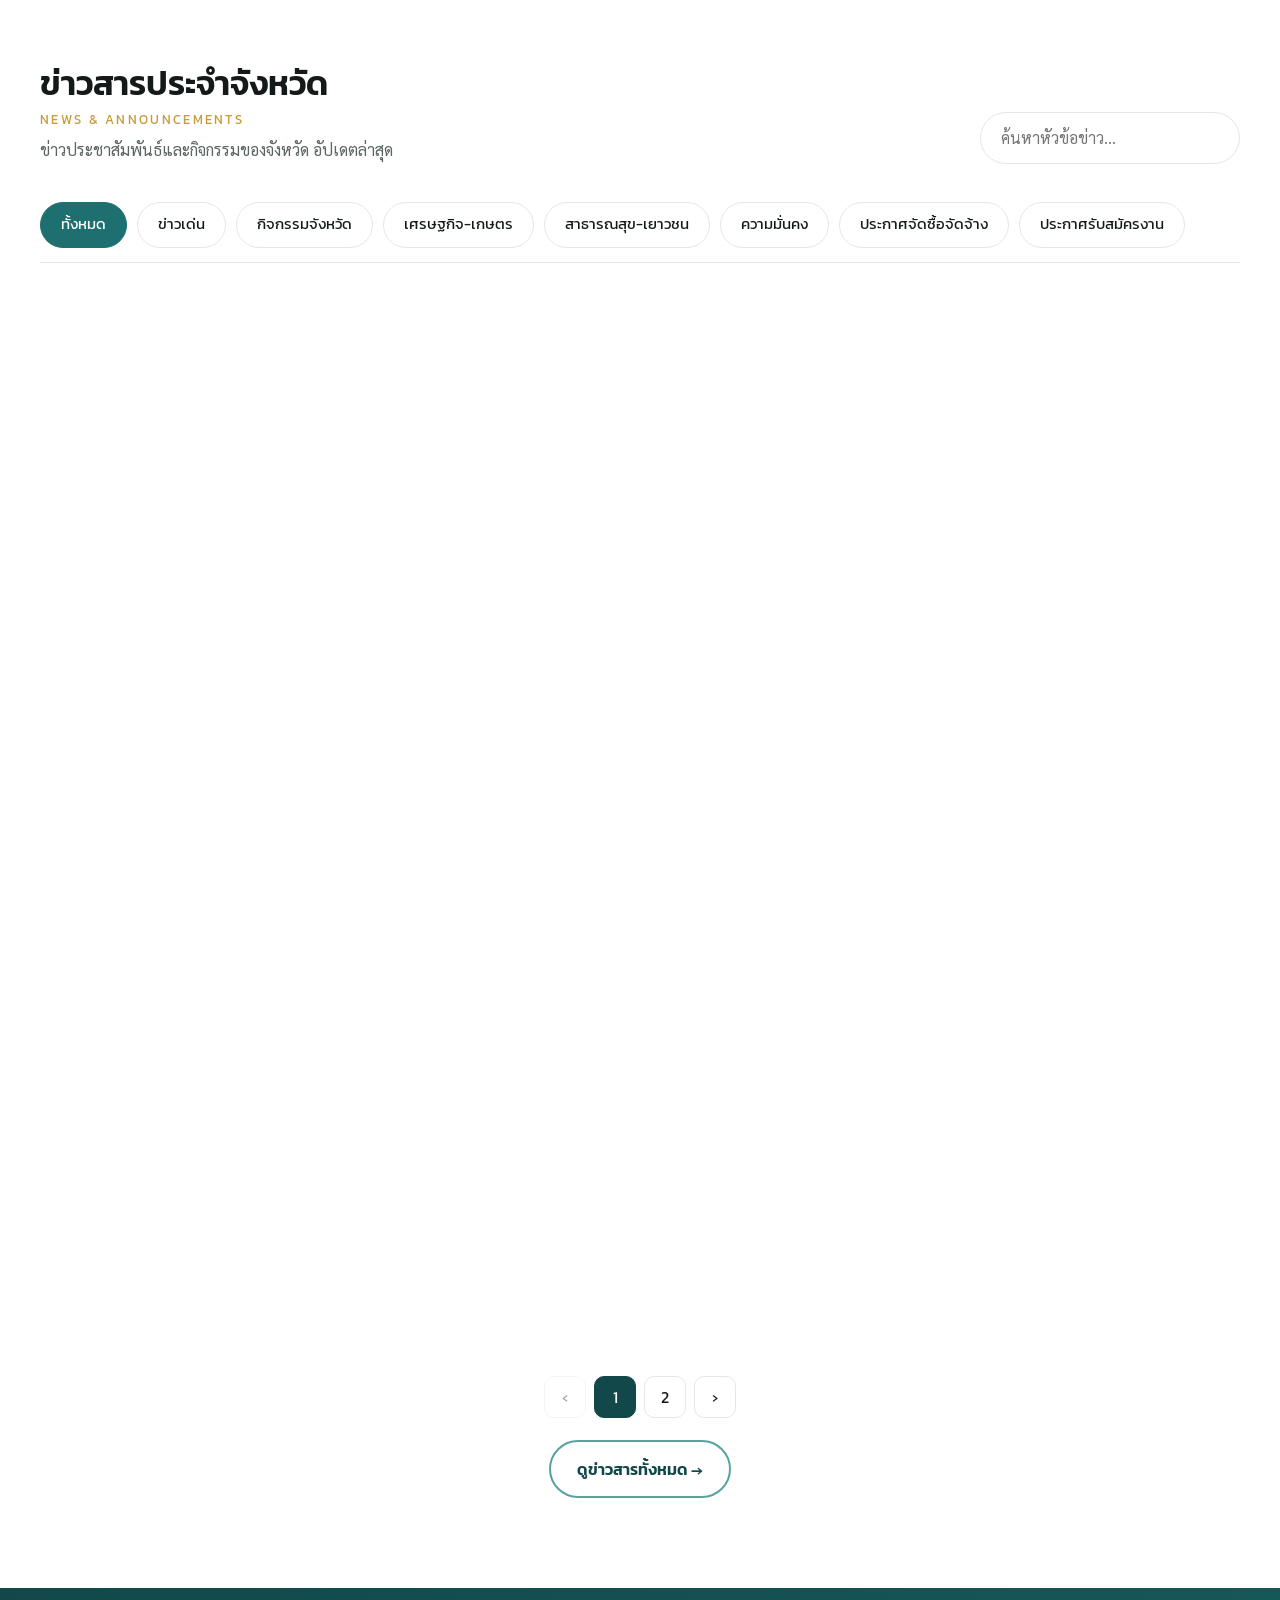
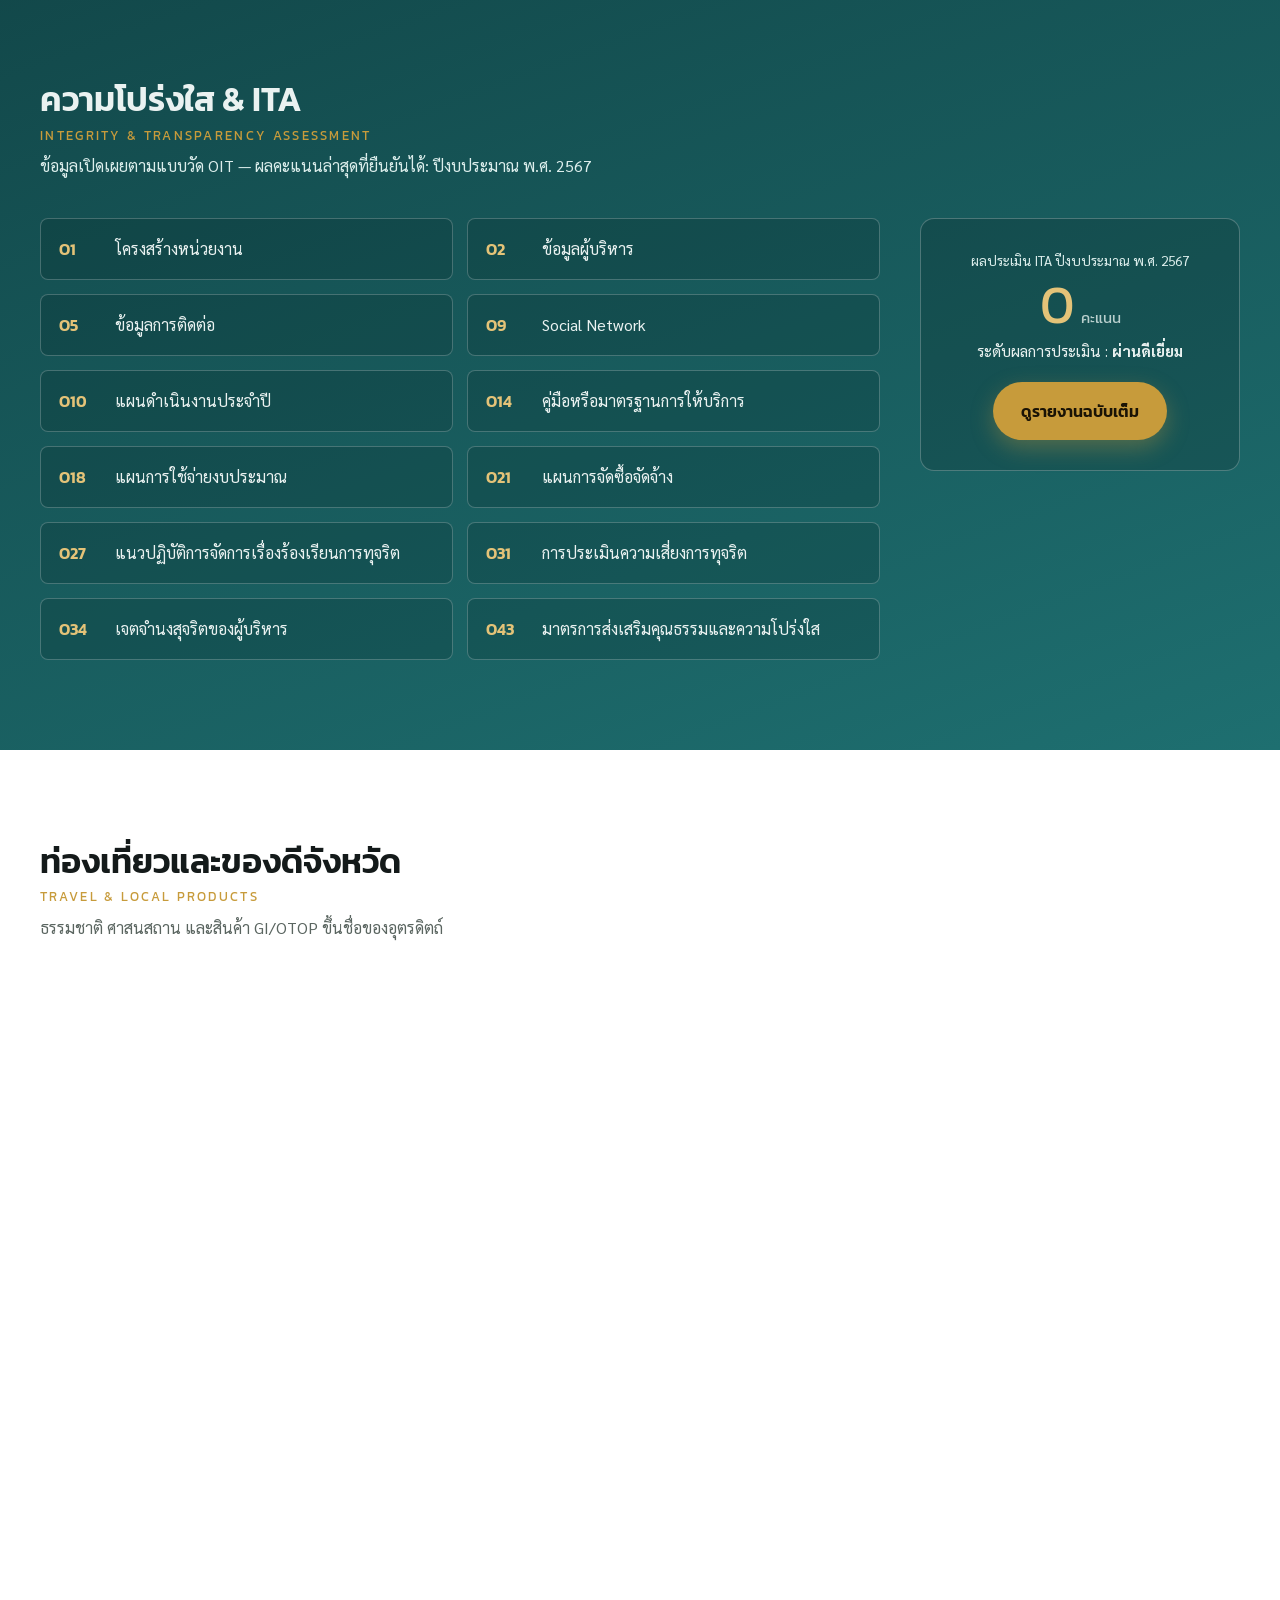
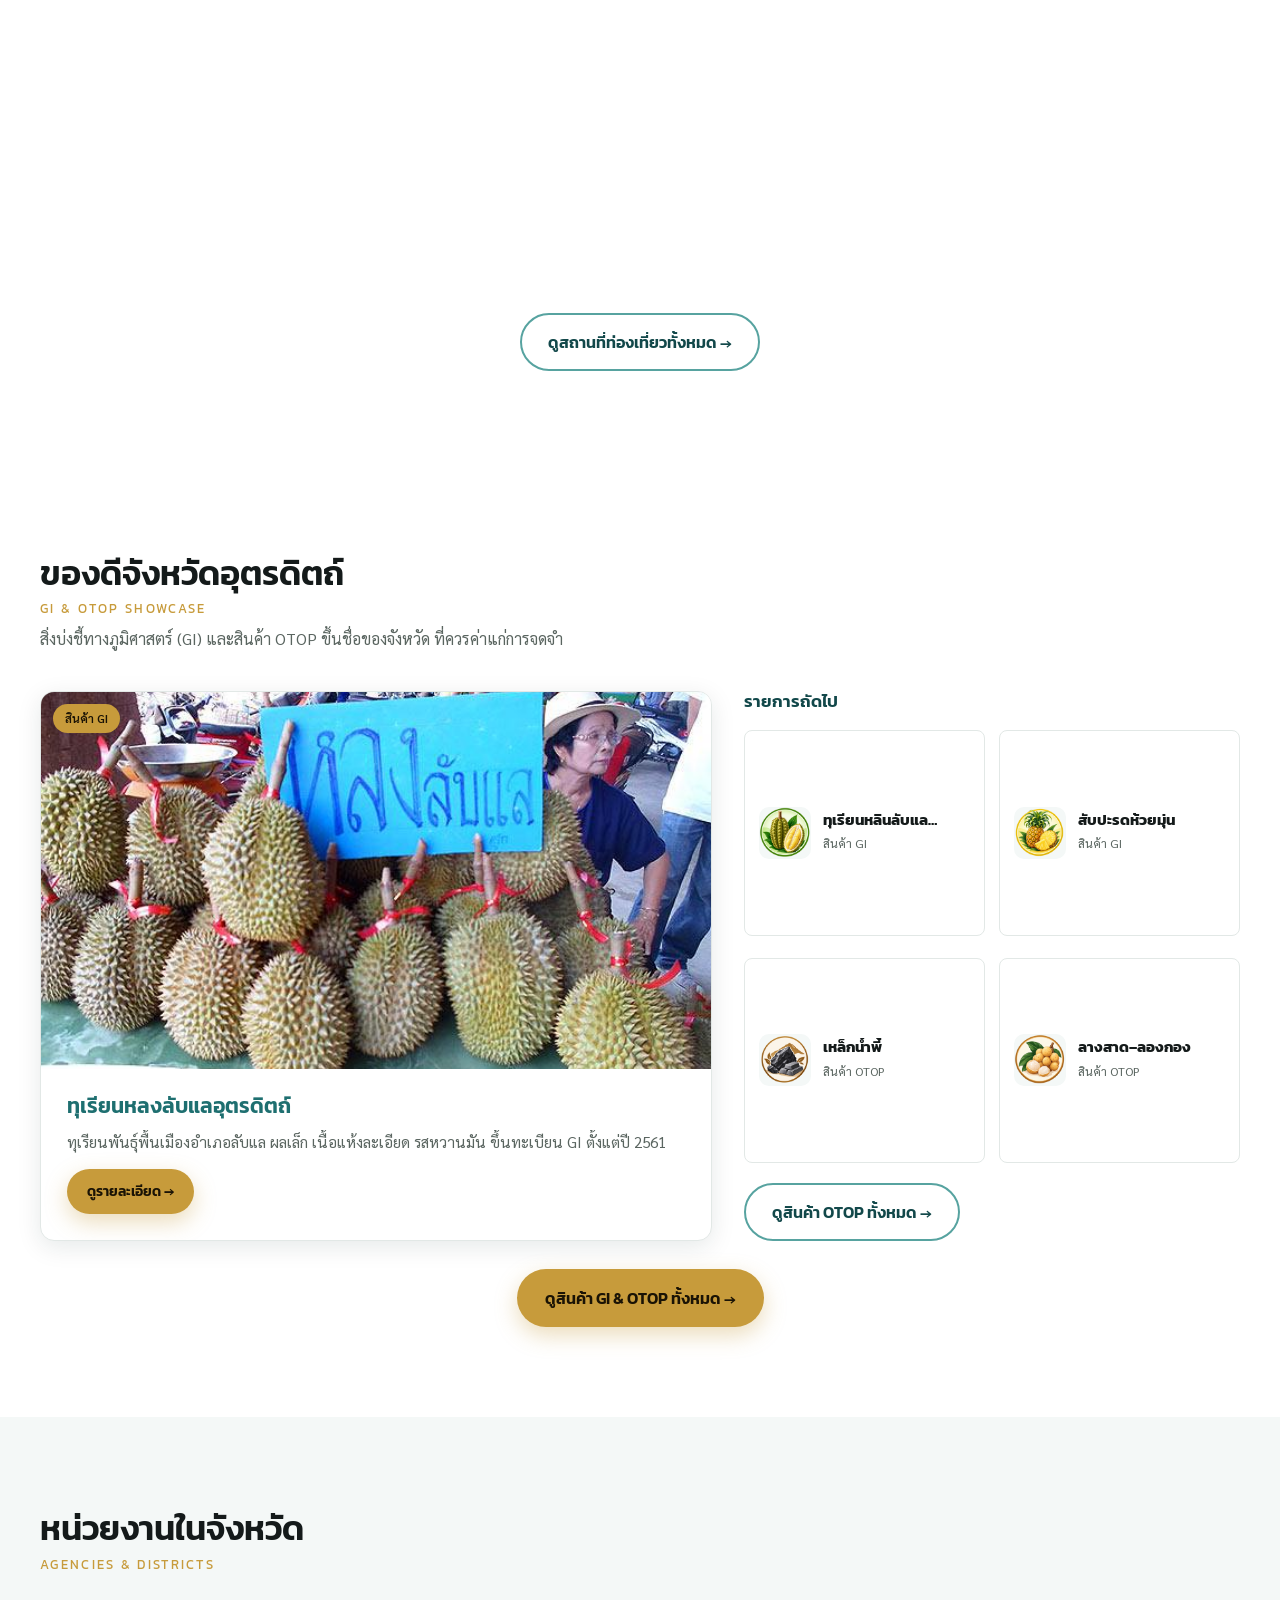
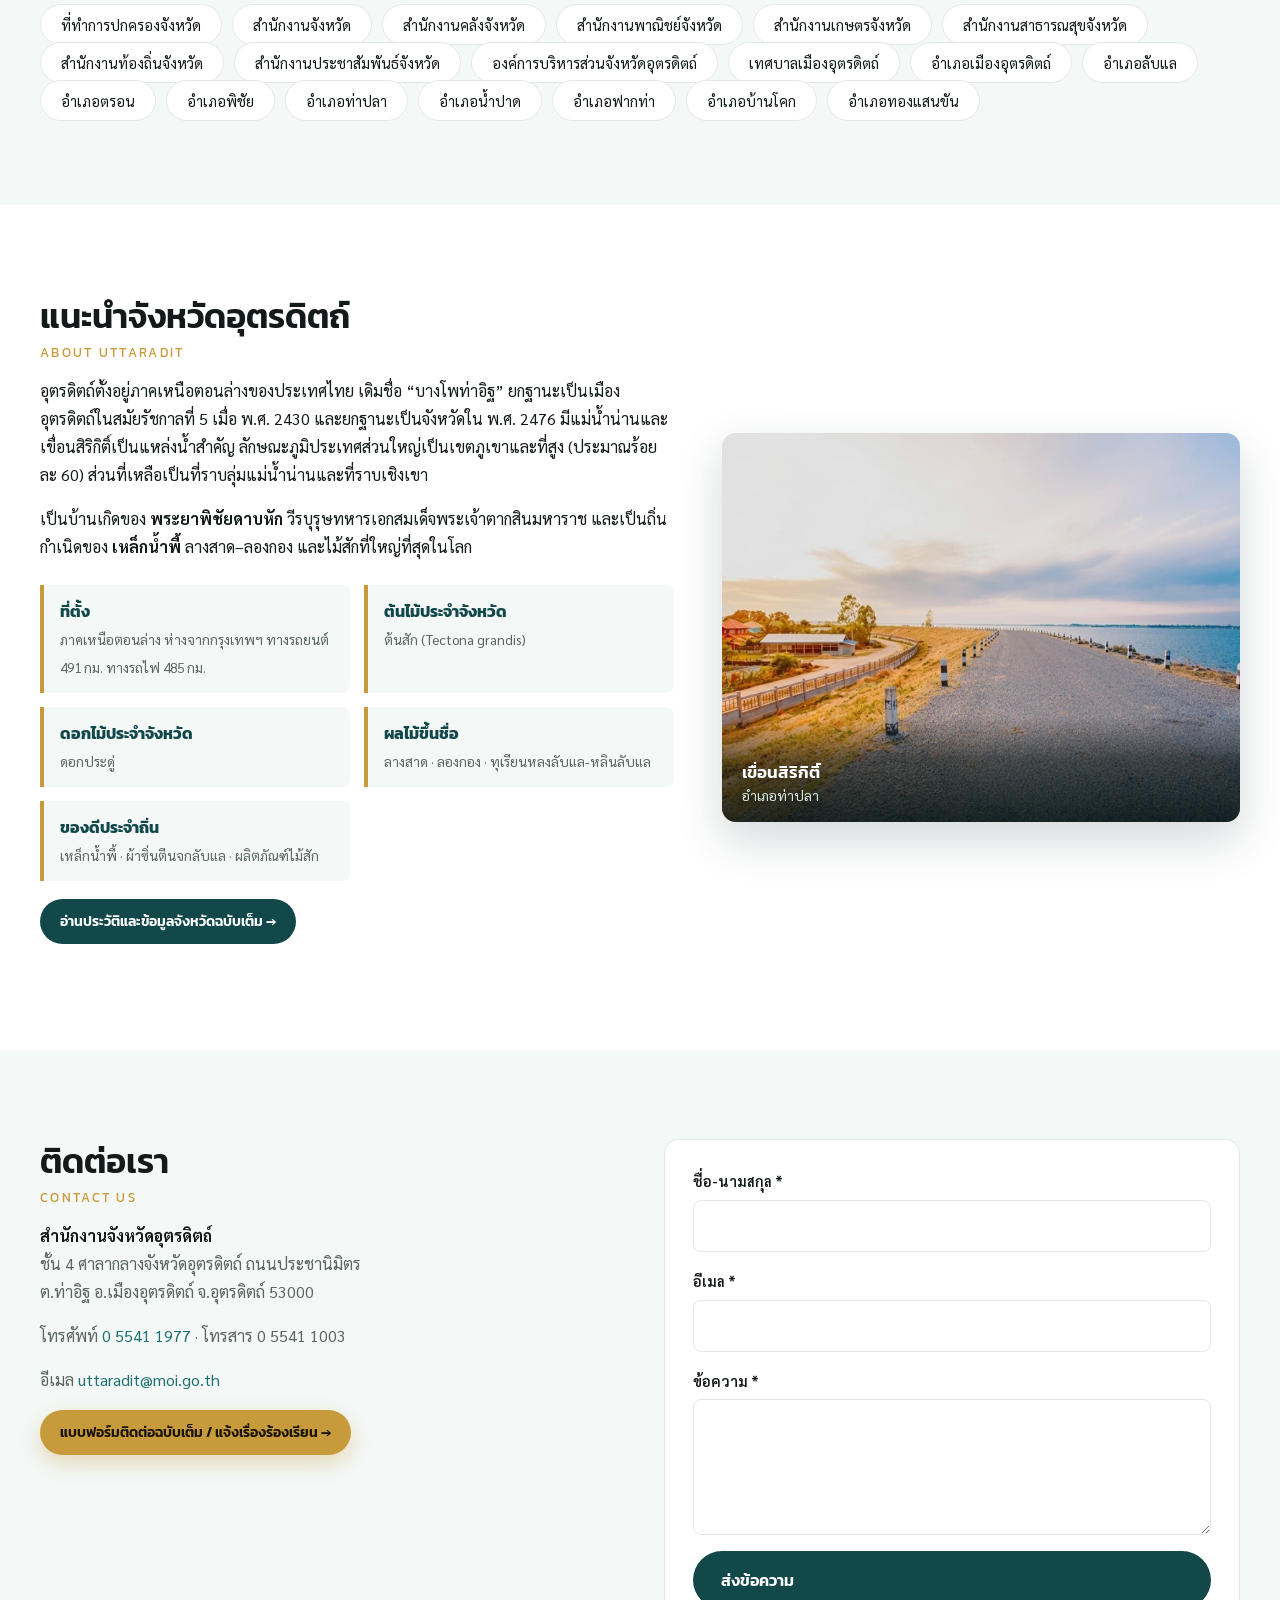
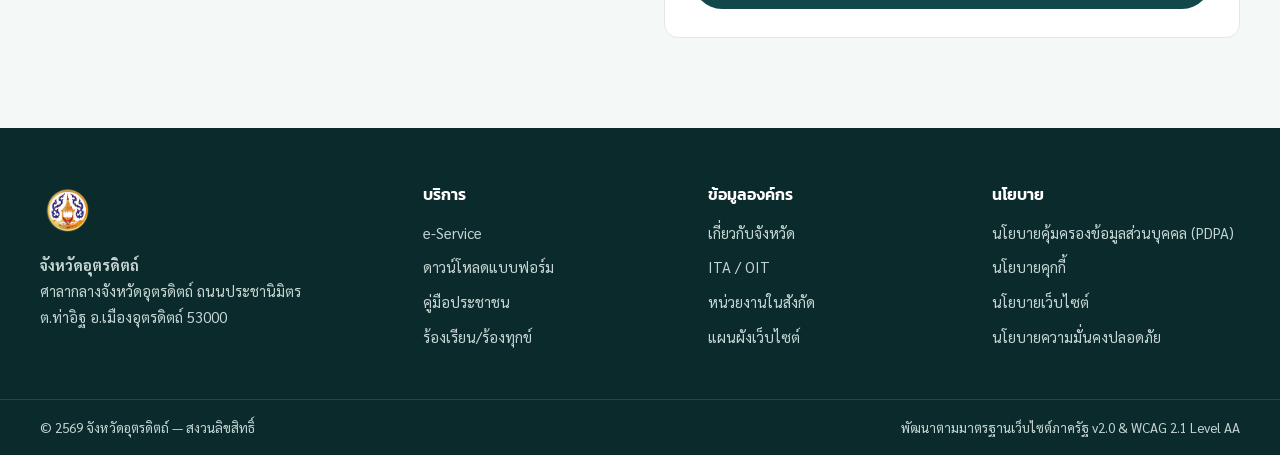
==== commit 6f82081c: "Change favicon type from SVG to PNG" ====
--- a/index.html
+++ b/index.html
@@ -7,7 +7,7 @@
 <meta name="description" content="เว็บไซต์ทางการจังหวัดอุตรดิตถ์ ข่าวสาร บริการประชาชน (e-Service) ข้อมูลหน่วยงาน แหล่งท่องเที่ยว และข้อมูลความโปร่งใส ITA" data-i18n-attr="content:home.054">
 <meta property="og:title" content="จังหวัดอุตรดิตถ์" data-i18n-attr="content:brand.name">
 <meta property="og:image" content="assets/img/og.jpg">
-<link rel="icon" href="assets/img/logo.png" type="image/svg+xml">
+<link rel="icon" href="assets/img/logo.png" type="image/png">
 <meta name="theme-color" content="#12484A">
 <link rel="manifest" href="manifest.webmanifest">
 <link rel="preconnect" href="https://fonts.googleapis.com">
